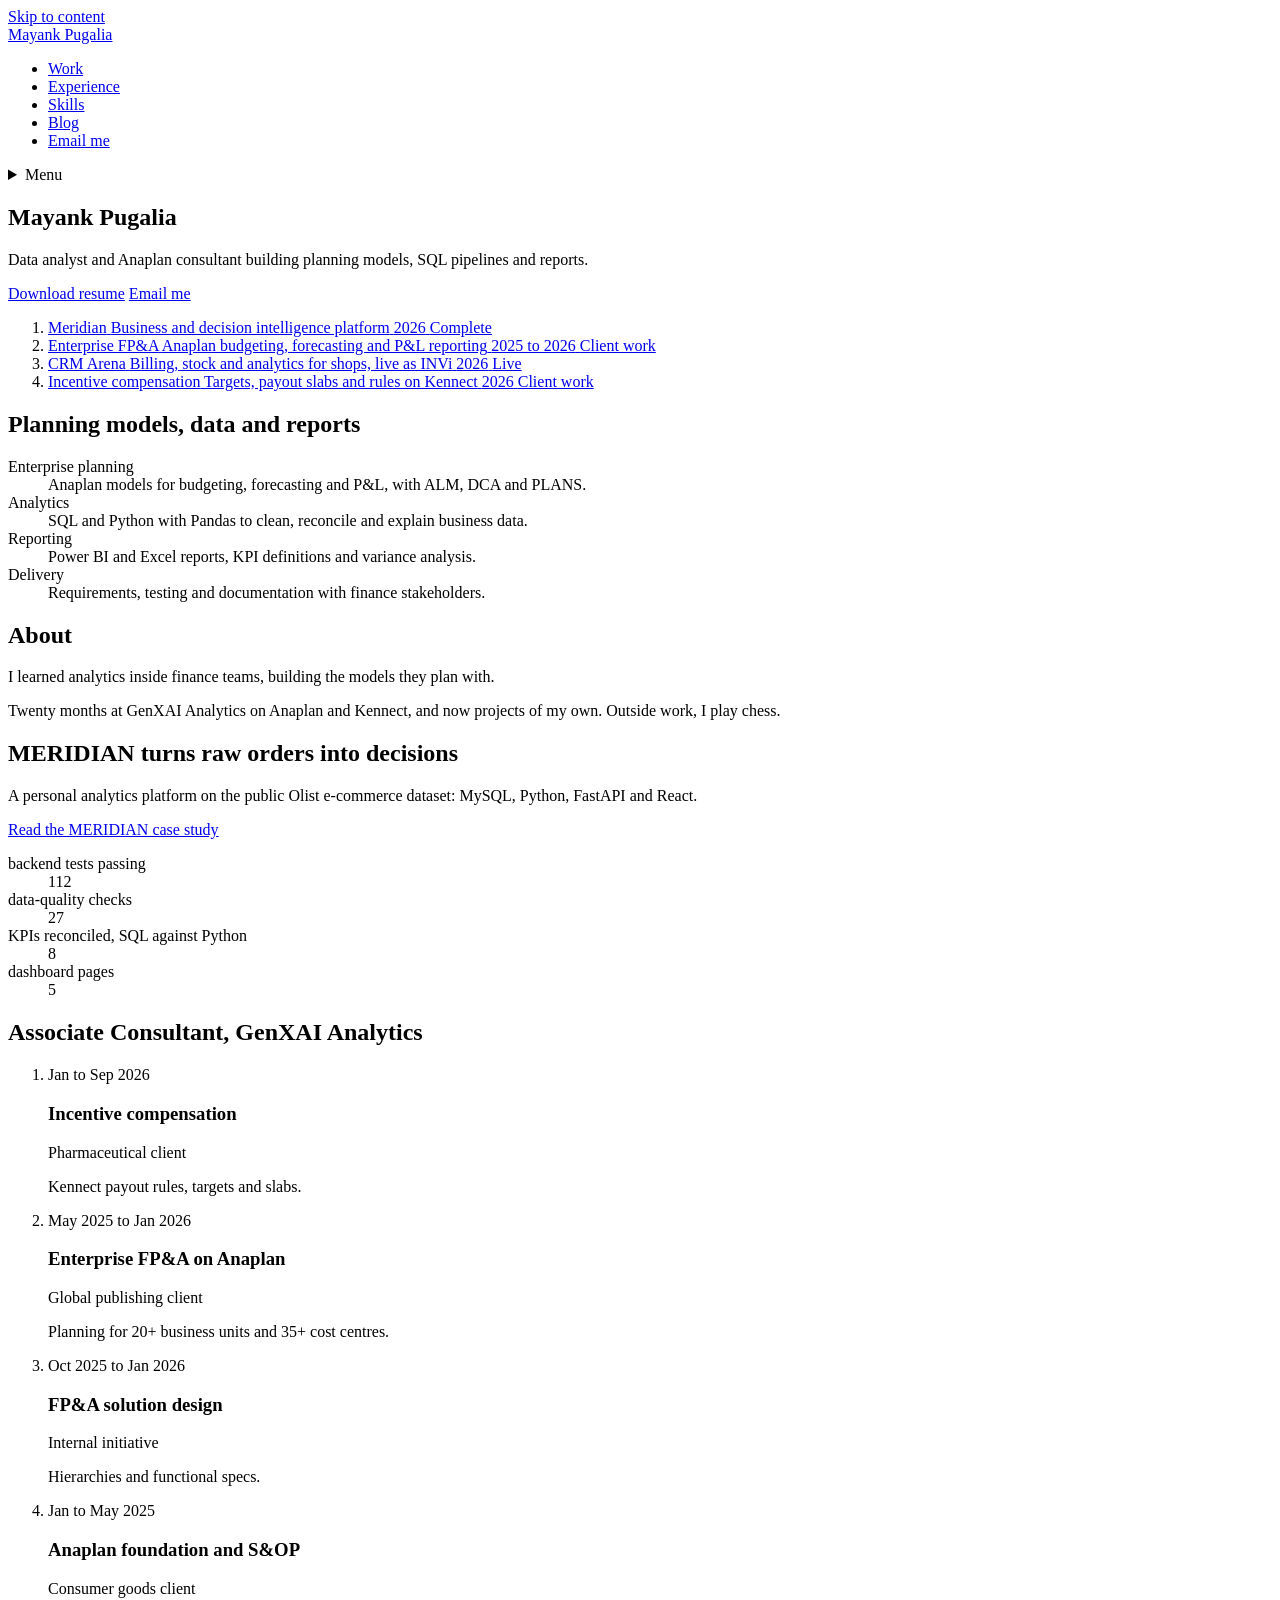
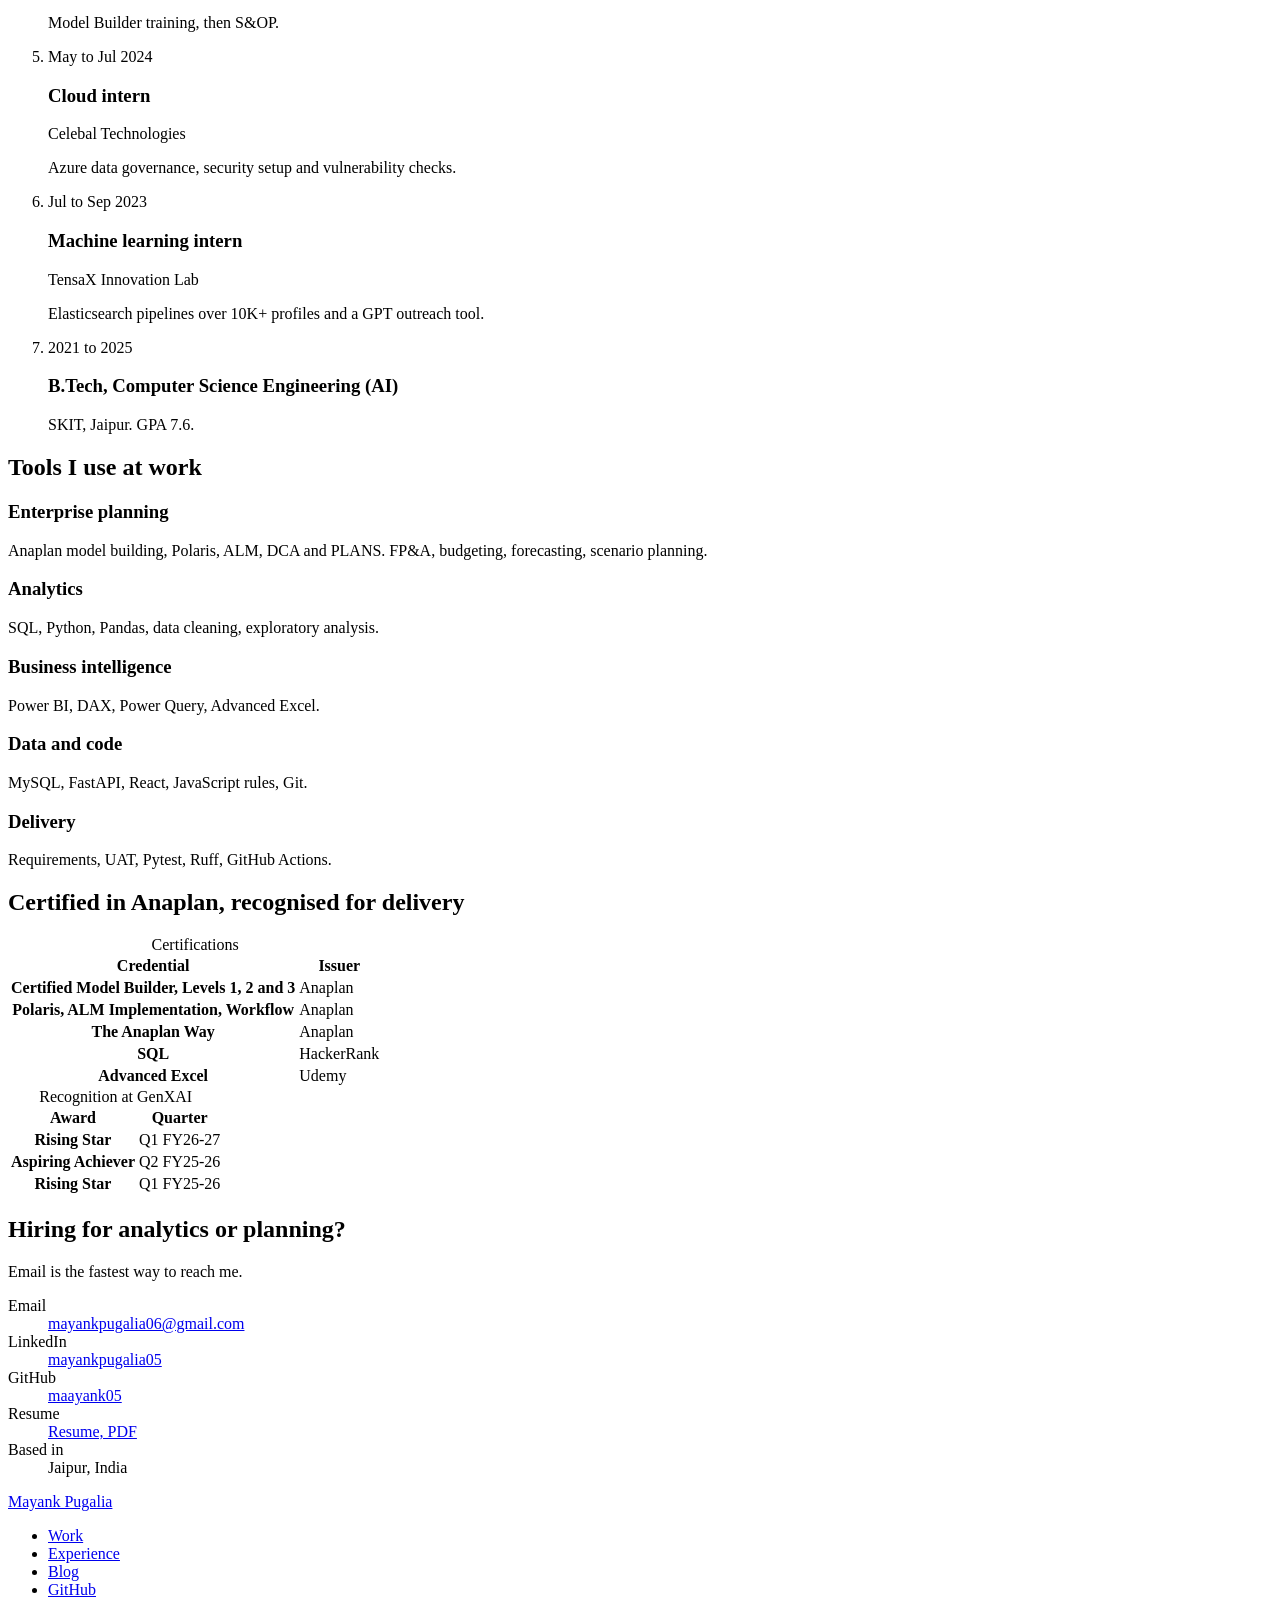
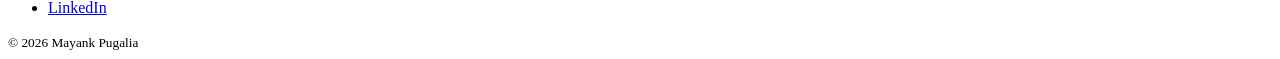
==== index.html @ ced9de0e "New site icon: lowercase m with an amber underline SVG favicon with a 32px PNG fallback and a 180px " ====
<!doctype html>
<html lang="en">
<head>
<meta charset="utf-8">
<meta name="viewport" content="width=device-width, initial-scale=1">
<title>Mayank Pugalia Portfolio</title>
<meta name="description" content="Mayank Pugalia builds Anaplan planning models, SQL and Python analytics, and Power BI reporting. Projects, experience and contact.">
<meta name="keywords" content="Mayank Pugalia, data analyst, Anaplan consultant, business intelligence, FP&amp;A, SQL, Power BI, Python">
<link rel="canonical" href="https://mayank-pugalia-portfolio.vercel.app/">
<meta property="og:type" content="website">
<meta property="og:title" content="Mayank Pugalia Portfolio">
<meta property="og:site_name" content="Mayank Pugalia Portfolio">
<meta property="og:description" content="Anaplan planning models, SQL and Python analytics, Power BI reporting.">
<meta property="og:url" content="https://mayank-pugalia-portfolio.vercel.app/">
<meta property="og:image" content="https://mayank-pugalia-portfolio.vercel.app/assets/meridian/overview.png">
<meta name="twitter:card" content="summary_large_image">
<meta name="theme-color" content="#1c1e22">
<link rel="icon" type="image/svg+xml" href="assets/favicon.svg">
<link rel="icon" type="image/png" sizes="32x32" href="assets/favicon.png">
<link rel="apple-touch-icon" href="assets/apple-touch-icon.png">
<link rel="preconnect" href="https://fonts.googleapis.com">
<link rel="preconnect" href="https://fonts.gstatic.com" crossorigin>
<link href="https://fonts.googleapis.com/css2?family=Host+Grotesk:wght@400;500&family=Atkinson+Hyperlegible+Mono:wght@400;500&display=swap" rel="stylesheet">
<link rel="stylesheet" href="css/site.css">
<script type="application/ld+json">{"@context":"https://schema.org","@type":"Person","name":"Mayank Pugalia","jobTitle":"Data Analyst and Anaplan Consultant","address":{"@type":"PostalAddress","addressLocality":"Jaipur","addressCountry":"IN"},"email":"mailto:mayankpugalia06@gmail.com","sameAs":["https://github.com/maayank05","https://linkedin.com/in/mayankpugalia05"]}</script>
</head>
<body>
<a class="skip" href="#main">Skip to content</a>

<header class="slab">
  <nav class="container slab__in" aria-label="Main">
    <a class="wordmark" href="/" aria-label="Mayank Pugalia, home">Mayank Pugalia</a>
    <ul class="slab__links">
      <li><a href="#work">Work</a></li>
      <li><a href="#experience">Experience</a></li>
      <li><a href="#skills">Skills</a></li>
      <li><a href="blog.html">Blog</a></li>
      <li><a class="btn btn--small" href="mailto:mayankpugalia06@gmail.com">Email me</a></li>
    </ul>
    <details class="slab__menu">
      <summary class="btn btn--small">Menu</summary>
      <ul>
        <li><a href="#work">Work</a></li>
        <li><a href="#experience">Experience</a></li>
        <li><a href="#skills">Skills</a></li>
        <li><a href="blog.html">Blog</a></li>
        <li><a href="mailto:mayankpugalia06@gmail.com">Email me</a></li>
      </ul>
    </details>
  </nav>
</header>

<main id="main">
  <section class="hero container" id="work" aria-labelledby="hero-name">
    <h1 class="hero__name" id="hero-name">Mayank Pugalia</h1>
    <div class="hero__row">
      <p class="lead">Data analyst and Anaplan consultant building planning models, SQL pipelines and reports.</p>
      <div class="actions">
        <a class="btn btn--primary" href="assets/resume.pdf" download>Download resume</a>
        <a class="btn" href="mailto:mayankpugalia06@gmail.com">Email me</a>
      </div>
    </div>
    <ol class="index" aria-label="Projects">
      <li><a href="projects/meridian.html">
        <span class="index__name">Meridian</span>
        <span class="index__what">Business and decision intelligence platform</span>
        <span class="index__when measured">2026</span>
        <span class="index__state chip chip--ok">Complete</span>
      </a></li>
      <li><a href="projects/enterprise-fpa.html">
        <span class="index__name">Enterprise FP&amp;A</span>
        <span class="index__what">Anaplan budgeting, forecasting and P&amp;L reporting</span>
        <span class="index__when measured">2025 to 2026</span>
        <span class="index__state chip">Client work</span>
      </a></li>
      <li><a href="projects/crm-arena.html">
        <span class="index__name">CRM Arena</span>
        <span class="index__what">Billing, stock and analytics for shops, live as INVi</span>
        <span class="index__when measured">2026</span>
        <span class="index__state chip chip--ok">Live</span>
      </a></li>
      <li><a href="projects/incentive-compensation.html">
        <span class="index__name">Incentive compensation</span>
        <span class="index__what">Targets, payout slabs and rules on Kennect</span>
        <span class="index__when measured">2026</span>
        <span class="index__state chip">Client work</span>
      </a></li>
    </ol>
  </section>

  <section class="section container grid12 does" aria-labelledby="does-h">
    <div class="headblock">
      <h2 id="does-h">Planning models, data and reports</h2>
    </div>
    <dl class="rows">
      <div><dt>Enterprise planning</dt><dd>Anaplan models for budgeting, forecasting and P&amp;L, with ALM, DCA and PLANS.</dd></div>
      <div><dt>Analytics</dt><dd>SQL and Python with Pandas to clean, reconcile and explain business data.</dd></div>
      <div><dt>Reporting</dt><dd>Power BI and Excel reports, KPI definitions and variance analysis.</dd></div>
      <div><dt>Delivery</dt><dd>Requirements, testing and documentation with finance stakeholders.</dd></div>
    </dl>
  </section>

  <section class="section--l container grid12" aria-labelledby="about-h">
    <div class="about__text">
      <h2 class="visually-hidden" id="about-h">About</h2>
      <p class="statement">I learned analytics inside finance teams, building the models they plan with.</p>
      <p>Twenty months at GenXAI Analytics on Anaplan and Kennect, and now projects of my own. Outside work, I play chess.</p>
    </div>
    <figure class="portrait" data-slot="portrait" data-alt="Mayank Pugalia, head and shoulders">
      <img src="assets/profile.jpg" width="600" height="600" alt="Mayank Pugalia" loading="lazy">
    </figure>
  </section>

  <section class="section container" aria-labelledby="meridian-h">
    <div class="case__head">
      <h2 id="meridian-h">MERIDIAN turns raw orders into decisions</h2>
      <div class="case__side">
        <p>A personal analytics platform on the public Olist e‑commerce dataset: MySQL, Python, FastAPI and React.</p>
        <a class="link" href="projects/meridian.html">Read the MERIDIAN case study</a>
      </div>
    </div>
    <figure class="shot shot--wide" data-slot="meridian-overview" data-kind="product" data-alt="MERIDIAN executive overview: KPI cards, monthly trend and forecast">
      <img src="assets/meridian/overview.png" width="1360" height="1511" alt="MERIDIAN executive overview with KPI cards for delivered merchandise value, orders and customers, and a monthly trend chart" loading="lazy">
    </figure>
    <dl class="figures">
      <div><dt>backend tests passing</dt><dd>112</dd></div>
      <div><dt>data‑quality checks</dt><dd>27</dd></div>
      <div><dt>KPIs reconciled, SQL against Python</dt><dd>8</dd></div>
      <div><dt>dashboard pages</dt><dd>5</dd></div>
    </dl>
  </section>

  <section class="section--l container grid12 exp" id="experience" aria-labelledby="exp-h">
    <div class="headblock">
      <h2 id="exp-h">Associate Consultant, GenXAI Analytics</h2>
    </div>
    <ol class="trail">
      <li>
        <span class="measured">Jan to Sep 2026</span>
        <h3>Incentive compensation</h3>
        <span class="org">Pharmaceutical client</span>
        <p>Kennect payout rules, targets and slabs.</p>
      </li>
      <li>
        <span class="measured">May 2025 to Jan 2026</span>
        <h3>Enterprise FP&amp;A on Anaplan</h3>
        <span class="org">Global publishing client</span>
        <p>Planning for 20+ business units and 35+ cost centres.</p>
      </li>
      <li>
        <span class="measured">Oct 2025 to Jan 2026</span>
        <h3>FP&amp;A solution design</h3>
        <span class="org">Internal initiative</span>
        <p>Hierarchies and functional specs.</p>
      </li>
      <li>
        <span class="measured">Jan to May 2025</span>
        <h3>Anaplan foundation and S&amp;OP</h3>
        <span class="org">Consumer goods client</span>
        <p>Model Builder training, then S&amp;OP.</p>
      </li>
      <li class="trail__break">
        <span class="measured">May to Jul 2024</span>
        <h3>Cloud intern</h3>
        <span class="org">Celebal Technologies</span>
        <p>Azure data governance, security setup and vulnerability checks.</p>
      </li>
      <li>
        <span class="measured">Jul to Sep 2023</span>
        <h3>Machine learning intern</h3>
        <span class="org">TensaX Innovation Lab</span>
        <p>Elasticsearch pipelines over 10K+ profiles and a GPT outreach tool.</p>
      </li>
      <li>
        <span class="measured">2021 to 2025</span>
        <h3>B.Tech, Computer Science Engineering (AI)</h3>
        <p>SKIT, Jaipur. GPA 7.6.</p>
      </li>
    </ol>
  </section>

  <section class="section--l container" id="skills" aria-labelledby="skills-h">
    <div class="headblock">
      <h2 id="skills-h">Tools I use at work</h2>
    </div>
    <div class="panels">
      <section class="panels__lead" aria-labelledby="sk-plan">
        <h3 id="sk-plan">Enterprise planning</h3>
        <p>Anaplan model building, Polaris, ALM, DCA and PLANS. FP&amp;A, budgeting, forecasting, scenario planning.</p>
      </section>
      <section aria-labelledby="sk-an">
        <h3 id="sk-an">Analytics</h3>
        <p>SQL, Python, Pandas, data cleaning, exploratory analysis.</p>
      </section>
      <section aria-labelledby="sk-bi">
        <h3 id="sk-bi">Business intelligence</h3>
        <p>Power BI, DAX, Power Query, Advanced Excel.</p>
      </section>
      <section aria-labelledby="sk-db">
        <h3 id="sk-db">Data and code</h3>
        <p>MySQL, FastAPI, React, JavaScript rules, Git.</p>
      </section>
      <section aria-labelledby="sk-qa">
        <h3 id="sk-qa">Delivery</h3>
        <p>Requirements, UAT, Pytest, Ruff, GitHub Actions.</p>
      </section>
    </div>
  </section>

  <section class="section container" aria-labelledby="creds-h">
    <div class="headblock">
      <h2 id="creds-h">Certified in Anaplan, recognised for delivery</h2>
    </div>
    <div class="creds">
      <table class="table">
        <caption>Certifications</caption>
        <thead><tr><th scope="col">Credential</th><th scope="col">Issuer</th></tr></thead>
        <tbody>
          <tr><th scope="row">Certified Model Builder, Levels 1, 2 and 3</th><td>Anaplan</td></tr>
          <tr><th scope="row">Polaris, ALM Implementation, Workflow</th><td>Anaplan</td></tr>
          <tr><th scope="row">The Anaplan Way</th><td>Anaplan</td></tr>
          <tr><th scope="row">SQL</th><td>HackerRank</td></tr>
          <tr><th scope="row">Advanced Excel</th><td>Udemy</td></tr>
        </tbody>
      </table>
      <table class="table">
        <caption>Recognition at GenXAI</caption>
        <thead><tr><th scope="col">Award</th><th scope="col">Quarter</th></tr></thead>
        <tbody>
          <tr><th scope="row">Rising Star</th><td class="measured">Q1 FY26‑27</td></tr>
          <tr><th scope="row">Aspiring Achiever</th><td class="measured">Q2 FY25‑26</td></tr>
          <tr><th scope="row">Rising Star</th><td class="measured">Q1 FY25‑26</td></tr>
        </tbody>
      </table>
    </div>
  </section>

  <section class="band" id="contact" aria-labelledby="contact-h">
    <div class="container contact">
      <div class="headblock">
        <h2 id="contact-h">Hiring for analytics or planning?</h2>
        <p class="lead">Email is the fastest way to reach me.</p>
      </div>
      <dl>
        <div><dt>Email</dt><dd><a class="link" href="mailto:mayankpugalia06@gmail.com">mayankpugalia06@gmail.com</a></dd></div>
        <div><dt>LinkedIn</dt><dd><a class="link" href="https://linkedin.com/in/mayankpugalia05" rel="me noopener" target="_blank">mayankpugalia05</a></dd></div>
        <div><dt>GitHub</dt><dd><a class="link" href="https://github.com/maayank05" rel="me noopener" target="_blank">maayank05</a></dd></div>
        <div><dt>Resume</dt><dd><a class="link" href="assets/resume.pdf" download>Resume, PDF</a></dd></div>
        <div><dt>Based in</dt><dd>Jaipur, India</dd></div>
      </dl>
    </div>
  </section>
</main>

<footer class="mast">
  <div class="container">
    <a class="mast__word" href="/" aria-label="Mayank Pugalia, back to top">Mayank Pugalia</a>
    <div class="mast__row">
      <ul class="mast__links">
        <li><a href="#work">Work</a></li>
        <li><a href="#experience">Experience</a></li>
        <li><a href="blog.html">Blog</a></li>
        <li><a href="https://github.com/maayank05" rel="me noopener" target="_blank">GitHub</a></li>
        <li><a href="https://linkedin.com/in/mayankpugalia05" rel="me noopener" target="_blank">LinkedIn</a></li>
      </ul>
      <small>© 2026 Mayank Pugalia</small>
    </div>
  </div>
</footer>
<script>window.hallmarkSlots = (m) => { for (const [k, v] of Object.entries(m)) { const s = document.querySelector(`[data-slot="${k}"]`); if (!s) continue; const im = new Image(); im.src = typeof v === 'string' ? v : v.src; im.alt = (typeof v === 'object' && v.alt) || s.dataset.alt || ''; s.querySelectorAll(':scope > img').forEach((o) => o.remove()); s.prepend(im); } };
document.querySelectorAll('[data-slot] img').forEach((i) => { if (i.complete && !i.naturalWidth) i.remove(); else i.addEventListener('error', () => i.remove(), { once: true }); });</script>
<script src="js/site.js" defer></script>
</body>
</html>
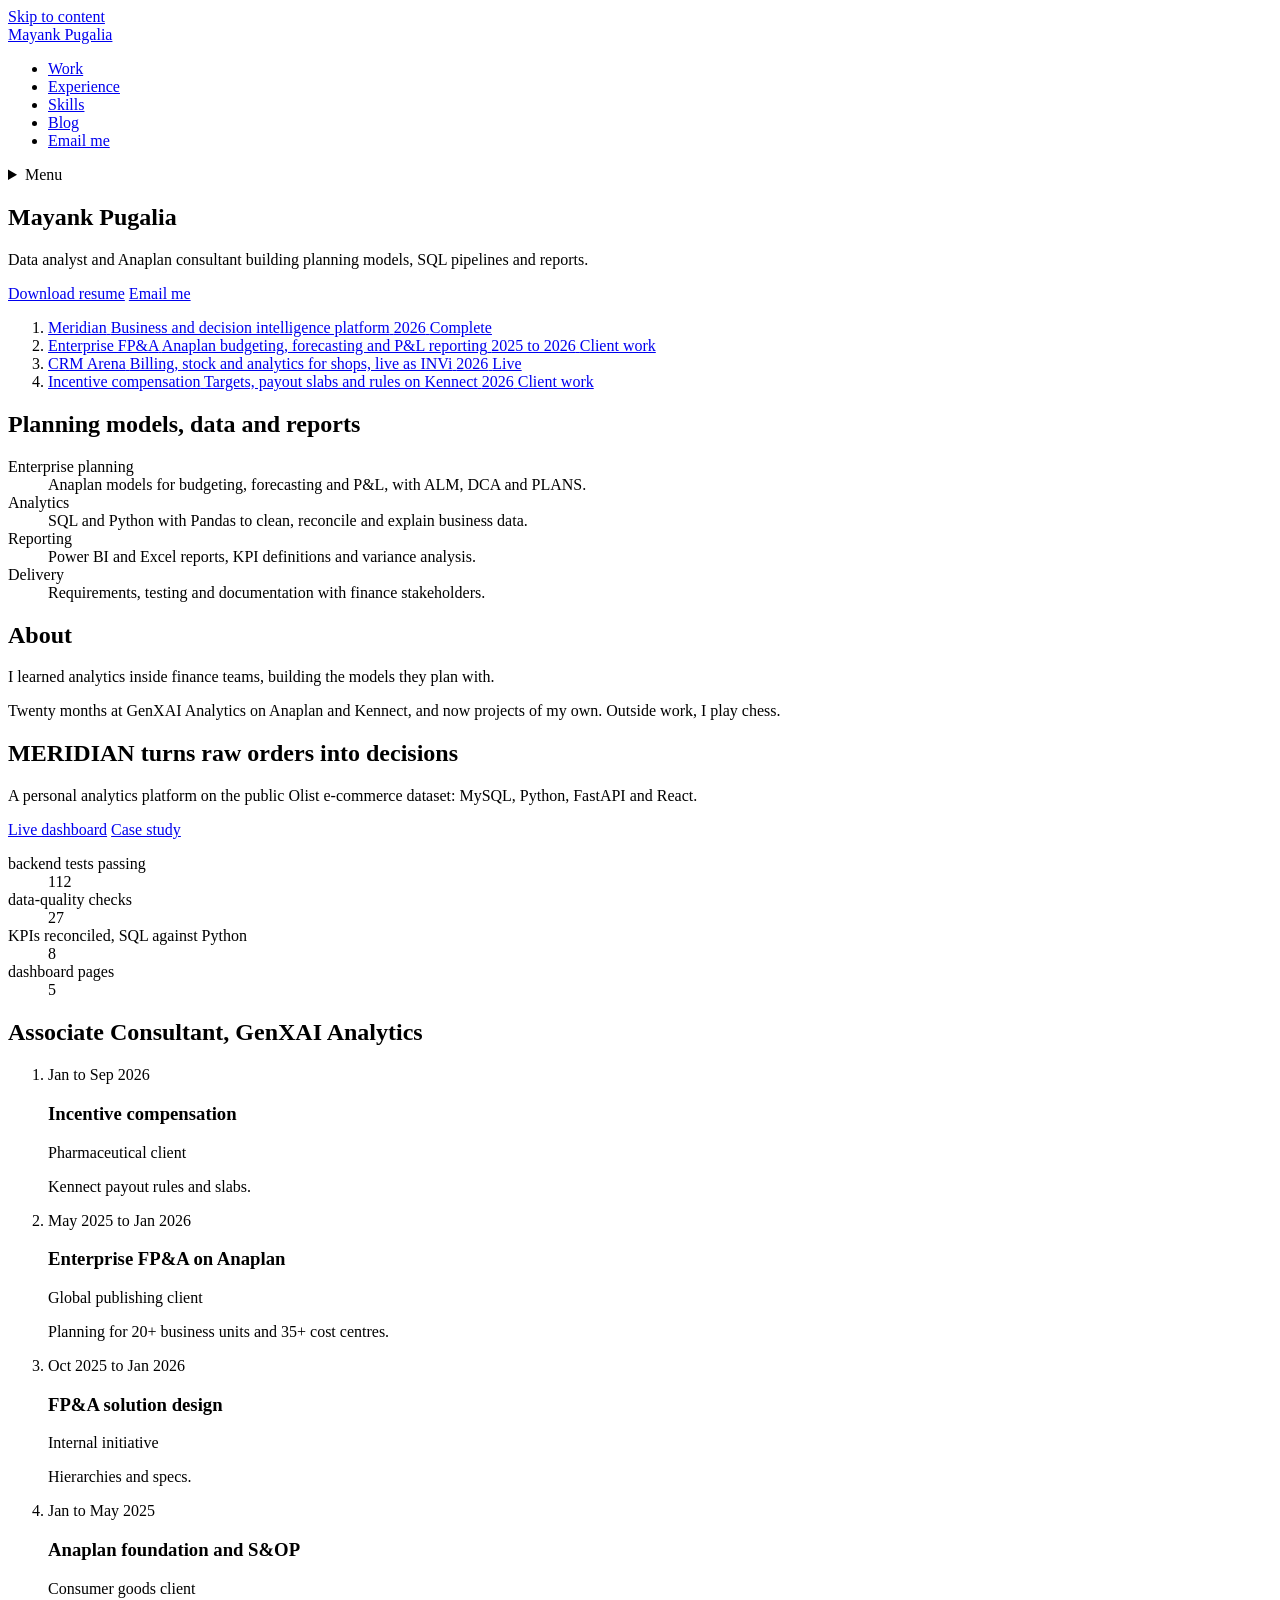
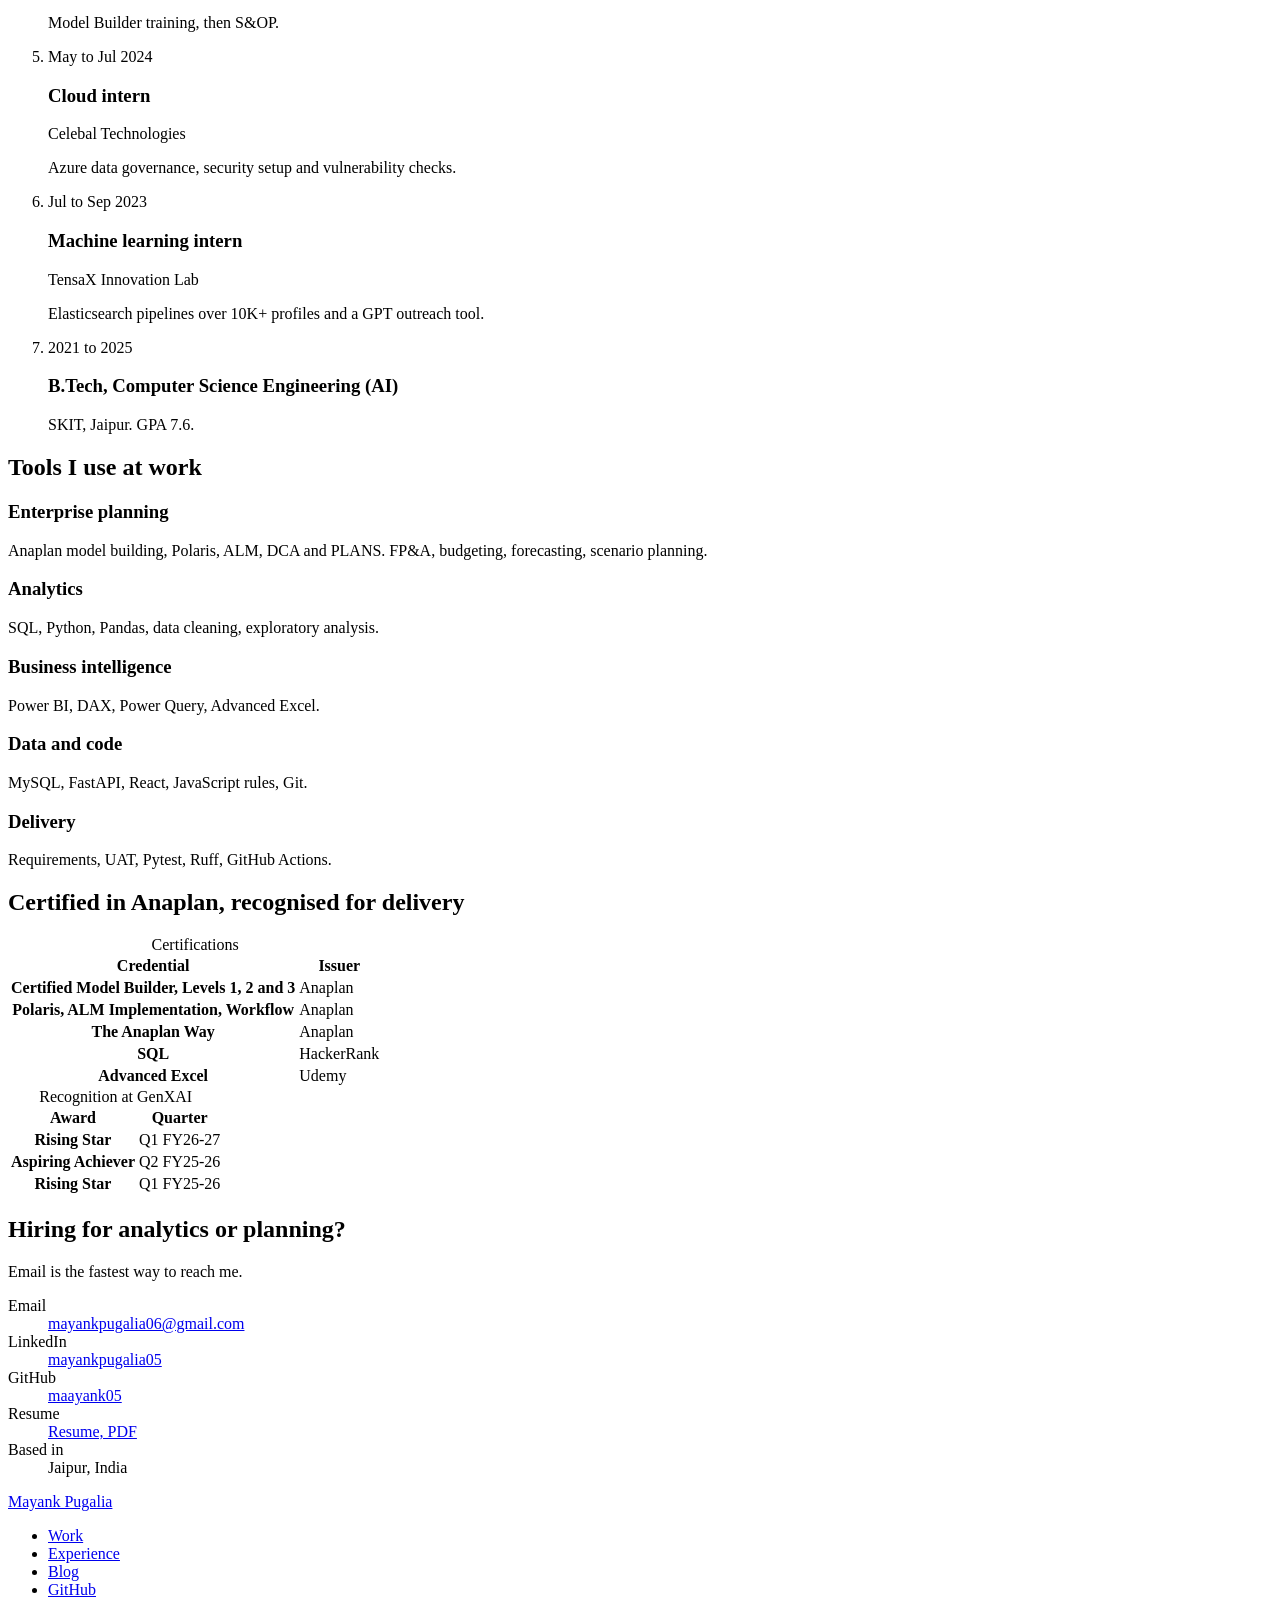
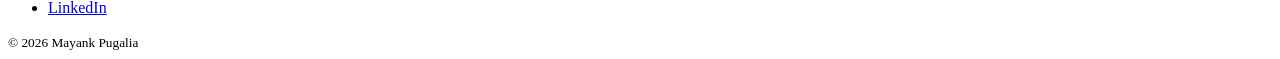
==== commit aefb53fb: "Link the MERIDIAN live demo from home, case page and resume Co-Authored-By: Claude Opus 5.5 <noreply" ====
--- a/index.html
+++ b/index.html
@@ -116,7 +116,8 @@
       <h2 id="meridian-h">MERIDIAN turns raw orders into decisions</h2>
       <div class="case__side">
         <p>A personal analytics platform on the public Olist e‑commerce dataset: MySQL, Python, FastAPI and React.</p>
-        <a class="link" href="projects/meridian.html">Read the MERIDIAN case study</a>
+        <a class="link" href="https://mayankpugalia-meridian.vercel.app" rel="noopener" target="_blank">Live dashboard</a>
+        <a class="link" href="projects/meridian.html">Case study</a>
       </div>
     </div>
     <figure class="shot shot--wide" data-slot="meridian-overview" data-kind="product" data-alt="MERIDIAN executive overview: KPI cards, monthly trend and forecast">
@@ -139,7 +140,7 @@
         <span class="measured">Jan to Sep 2026</span>
         <h3>Incentive compensation</h3>
         <span class="org">Pharmaceutical client</span>
-        <p>Kennect payout rules, targets and slabs.</p>
+        <p>Kennect payout rules and slabs.</p>
       </li>
       <li>
         <span class="measured">May 2025 to Jan 2026</span>
@@ -151,7 +152,7 @@
         <span class="measured">Oct 2025 to Jan 2026</span>
         <h3>FP&amp;A solution design</h3>
         <span class="org">Internal initiative</span>
-        <p>Hierarchies and functional specs.</p>
+        <p>Hierarchies and specs.</p>
       </li>
       <li>
         <span class="measured">Jan to May 2025</span>
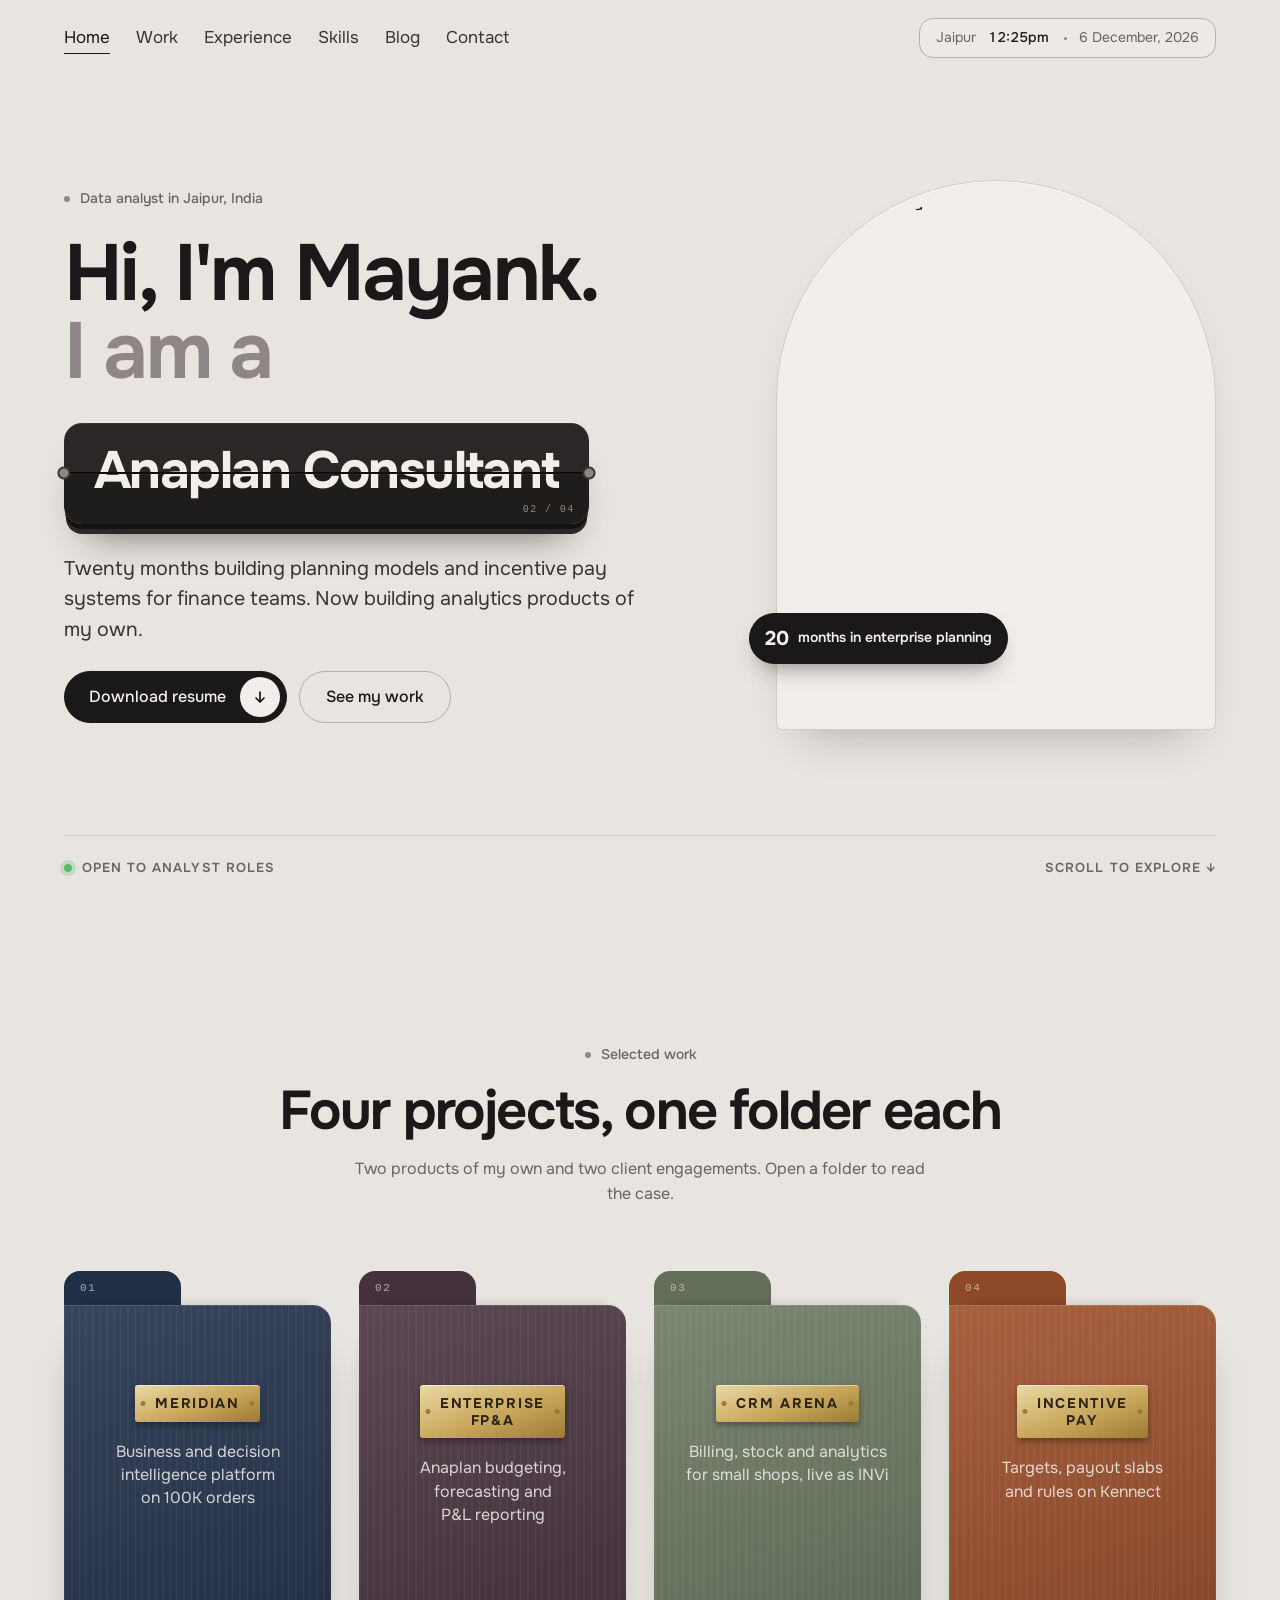
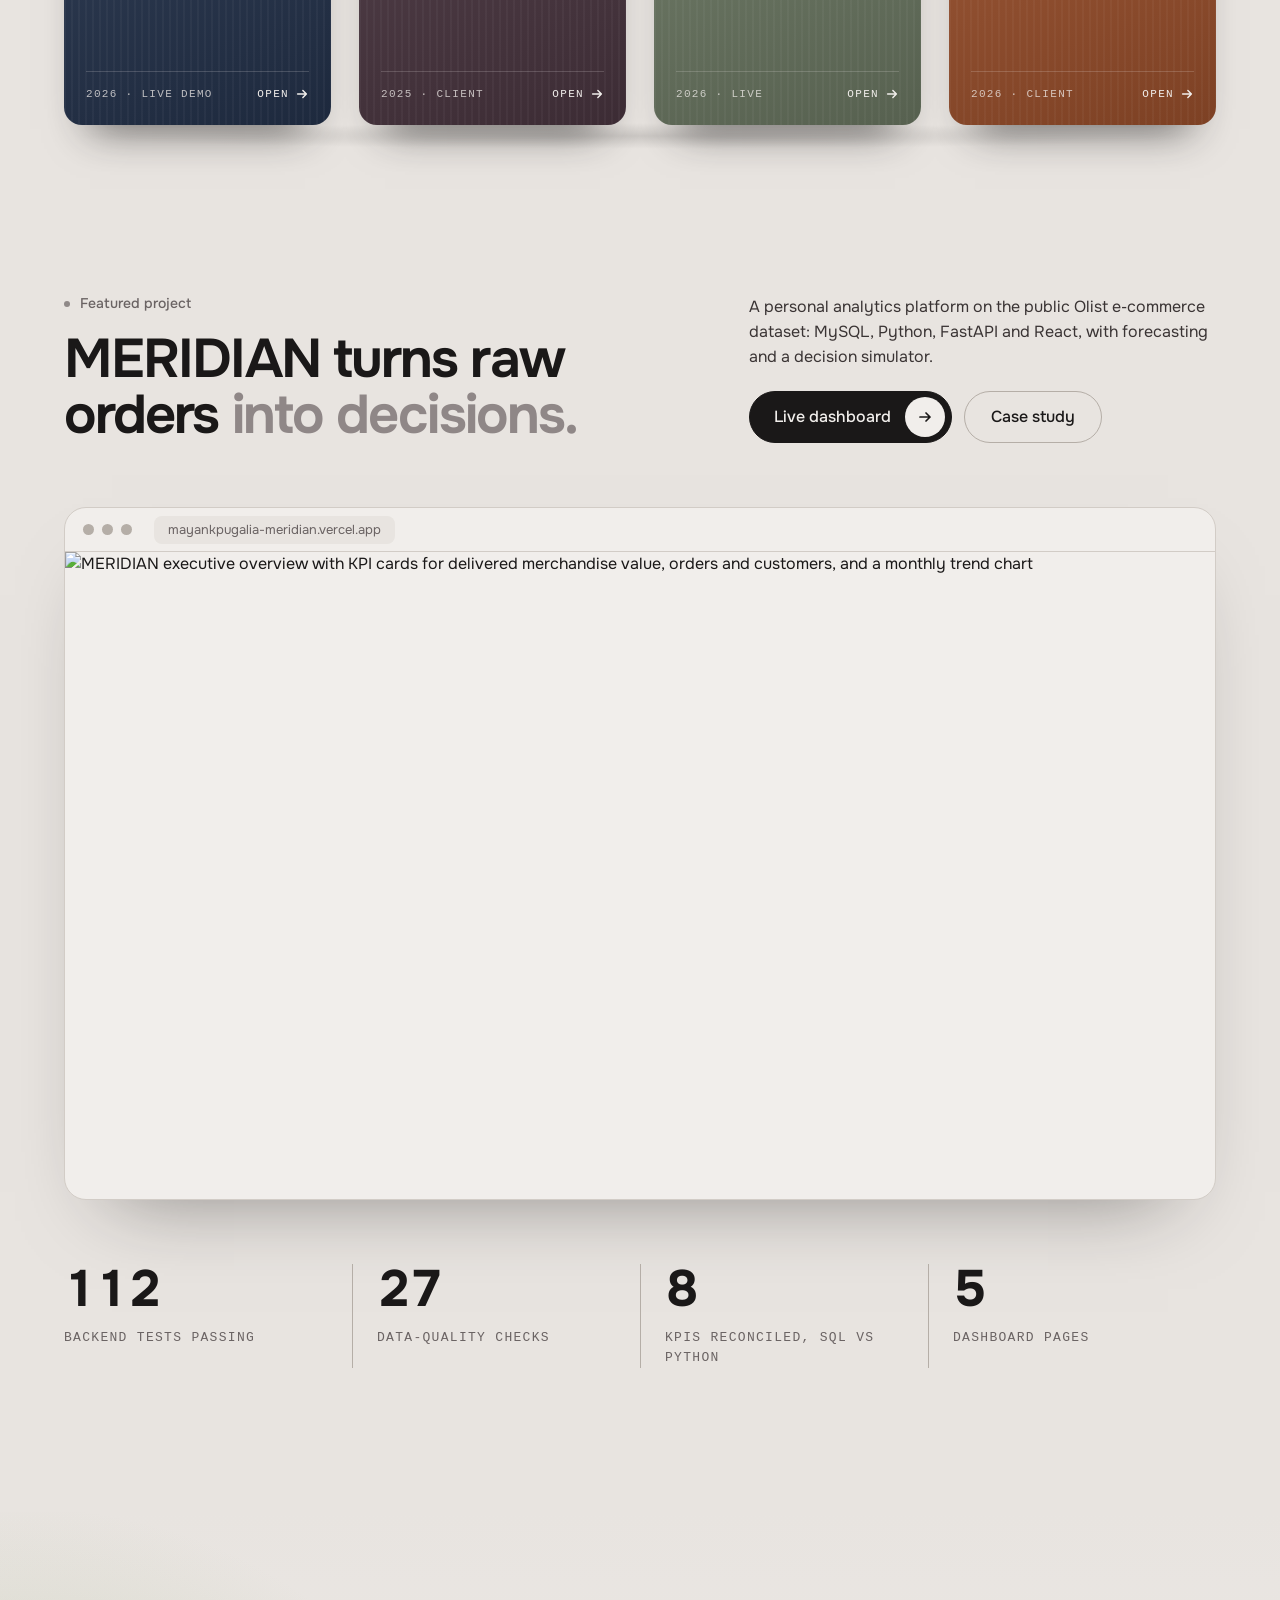
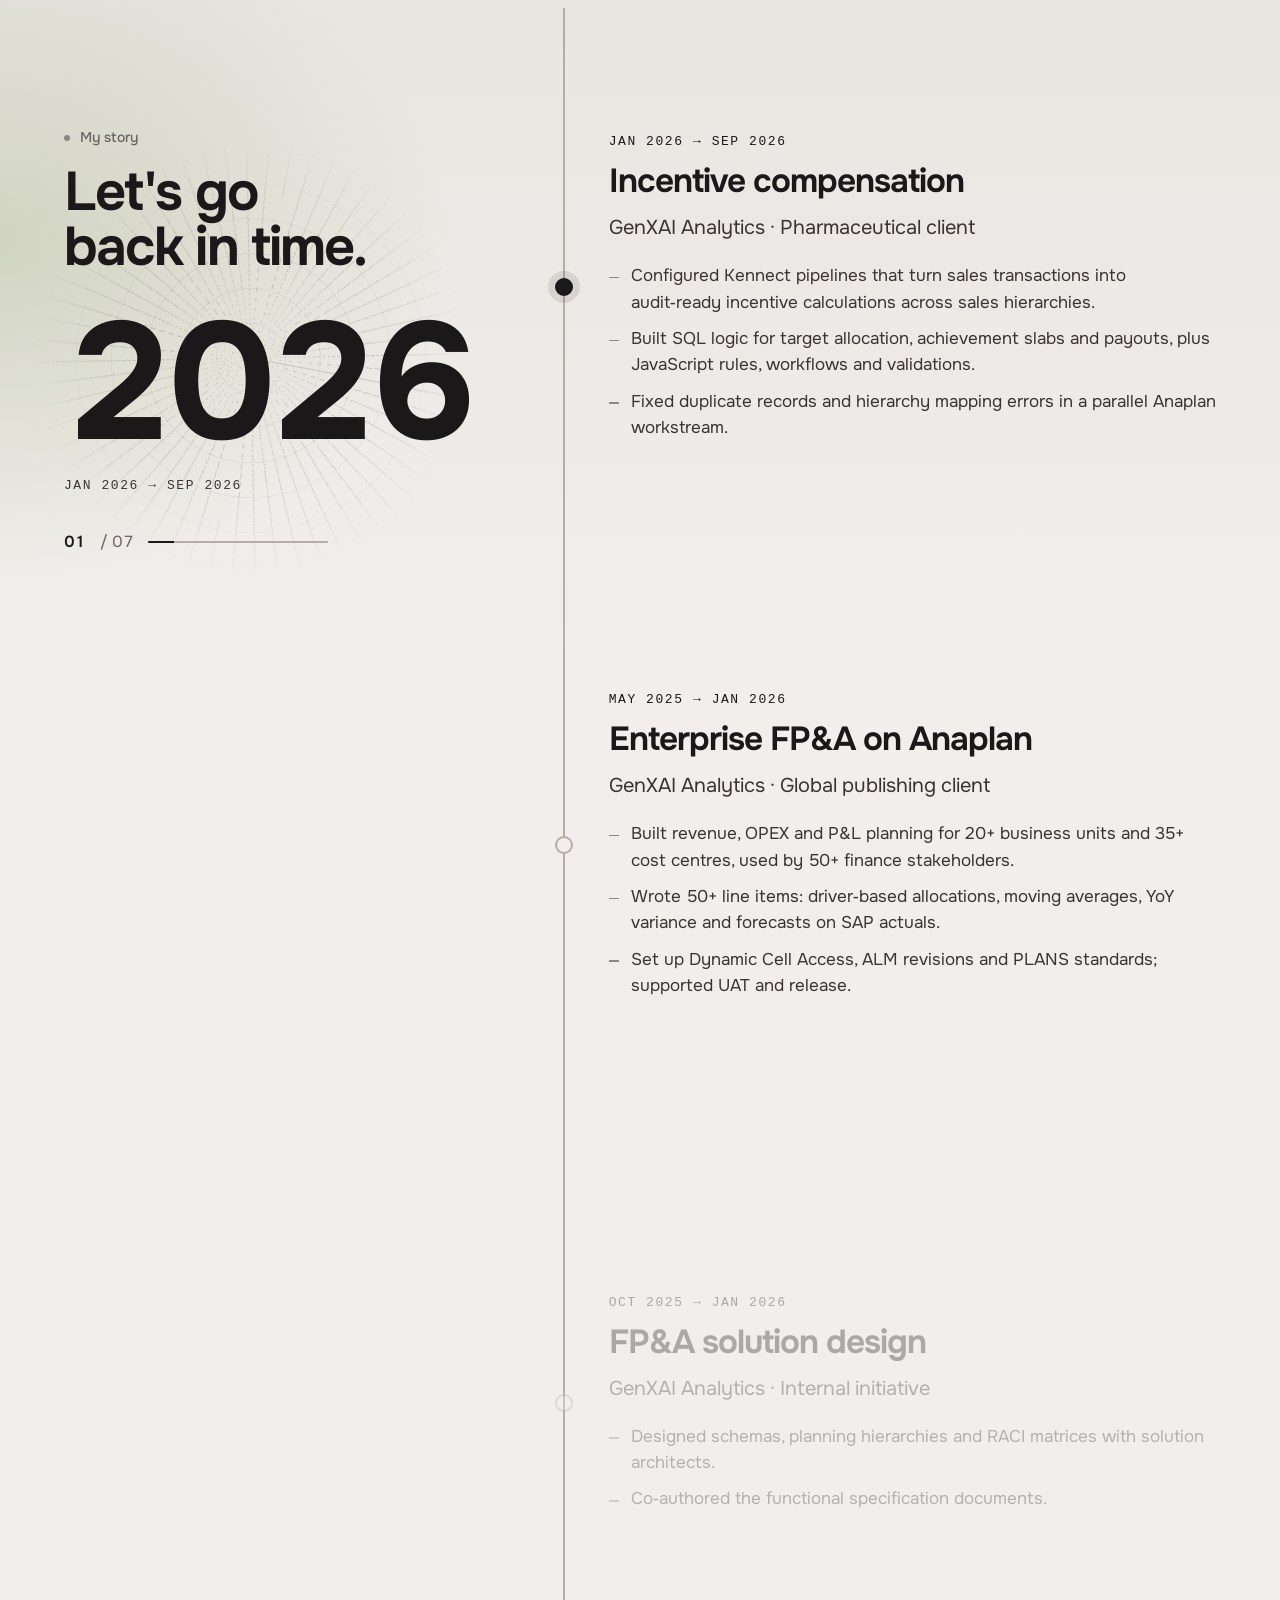
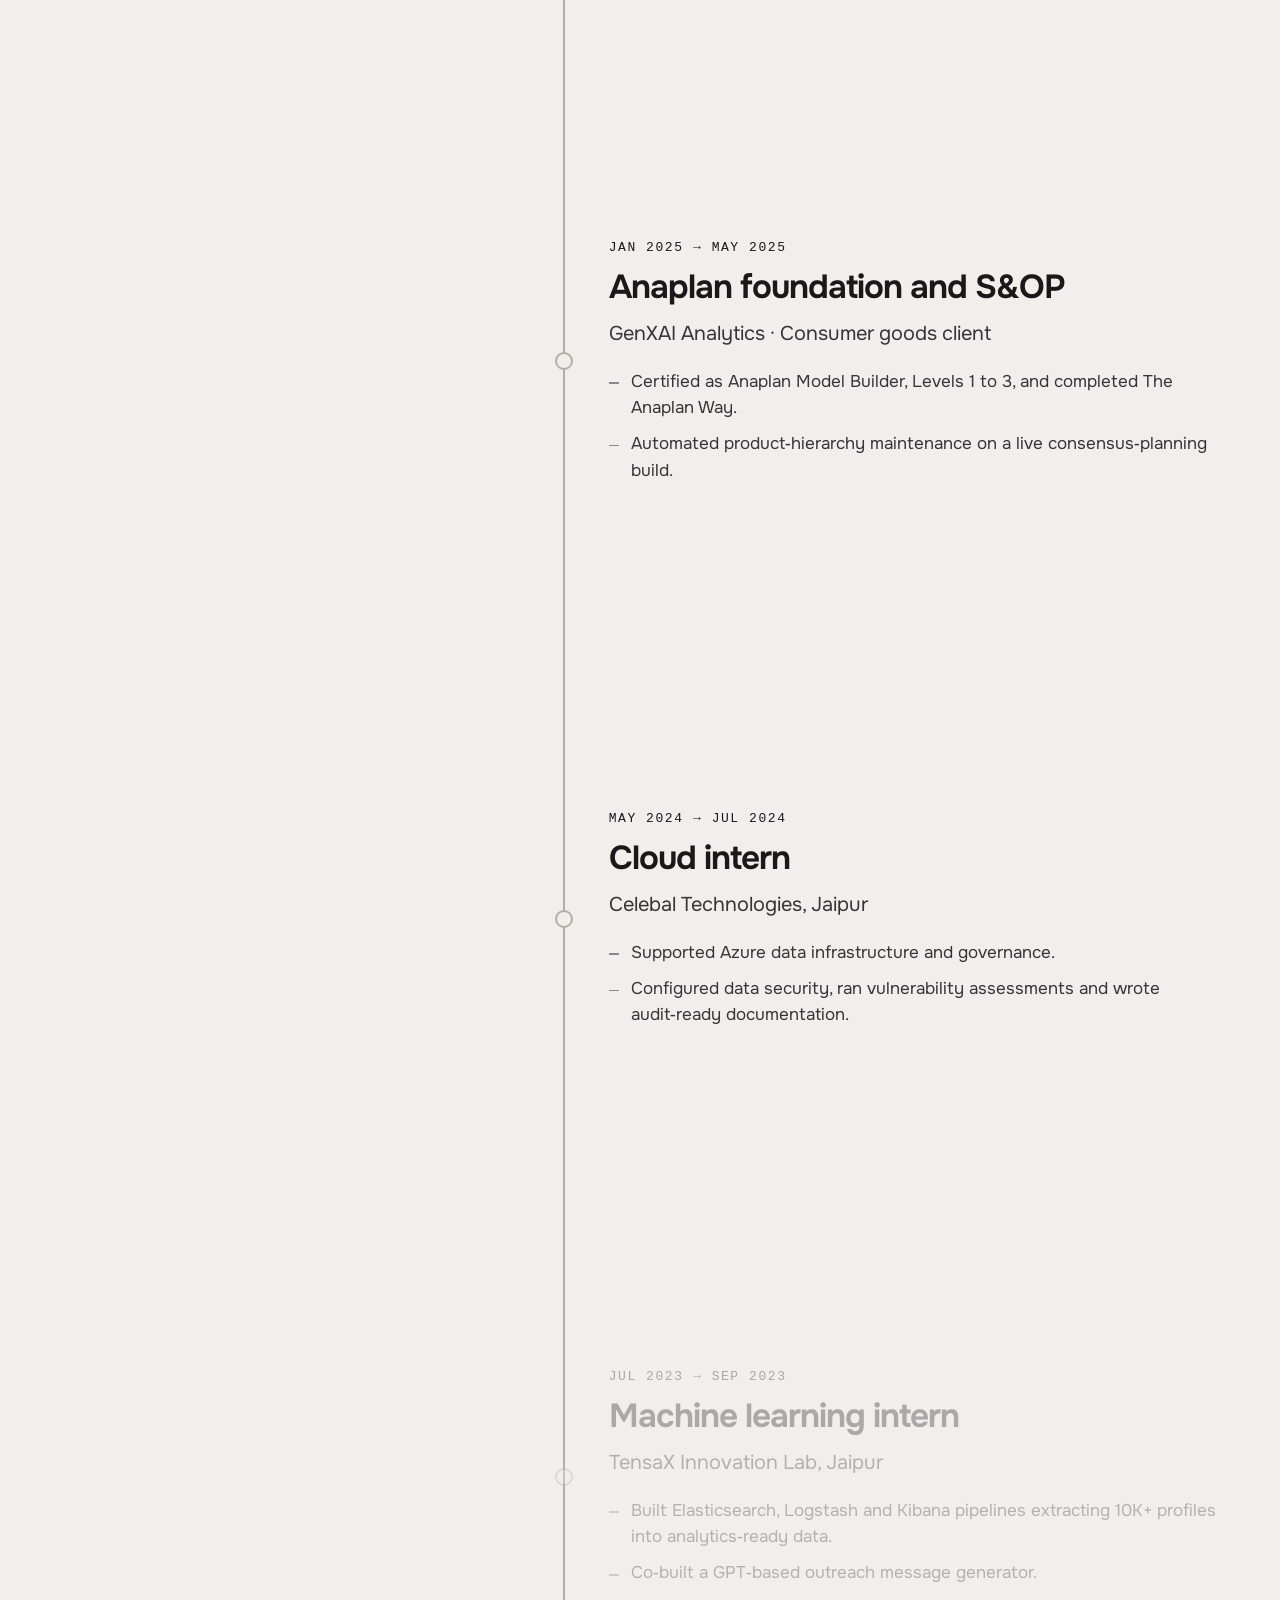
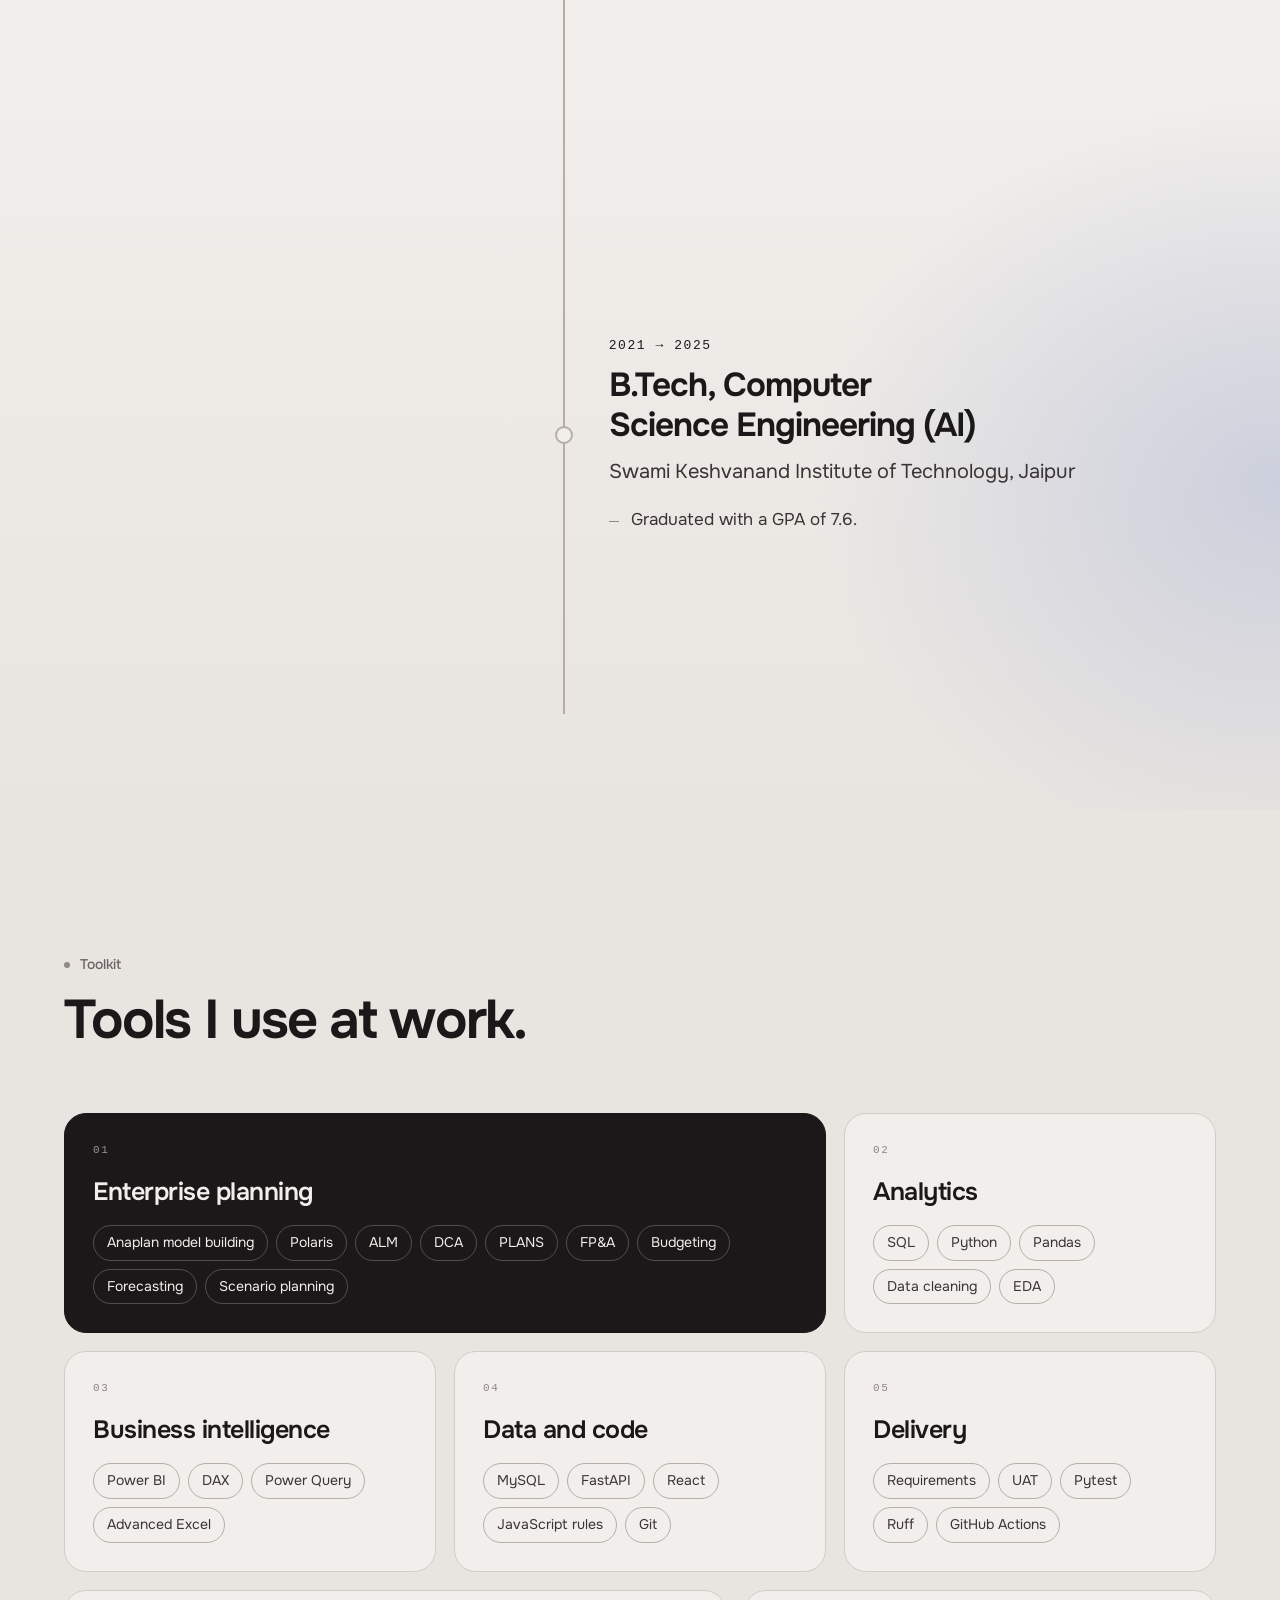
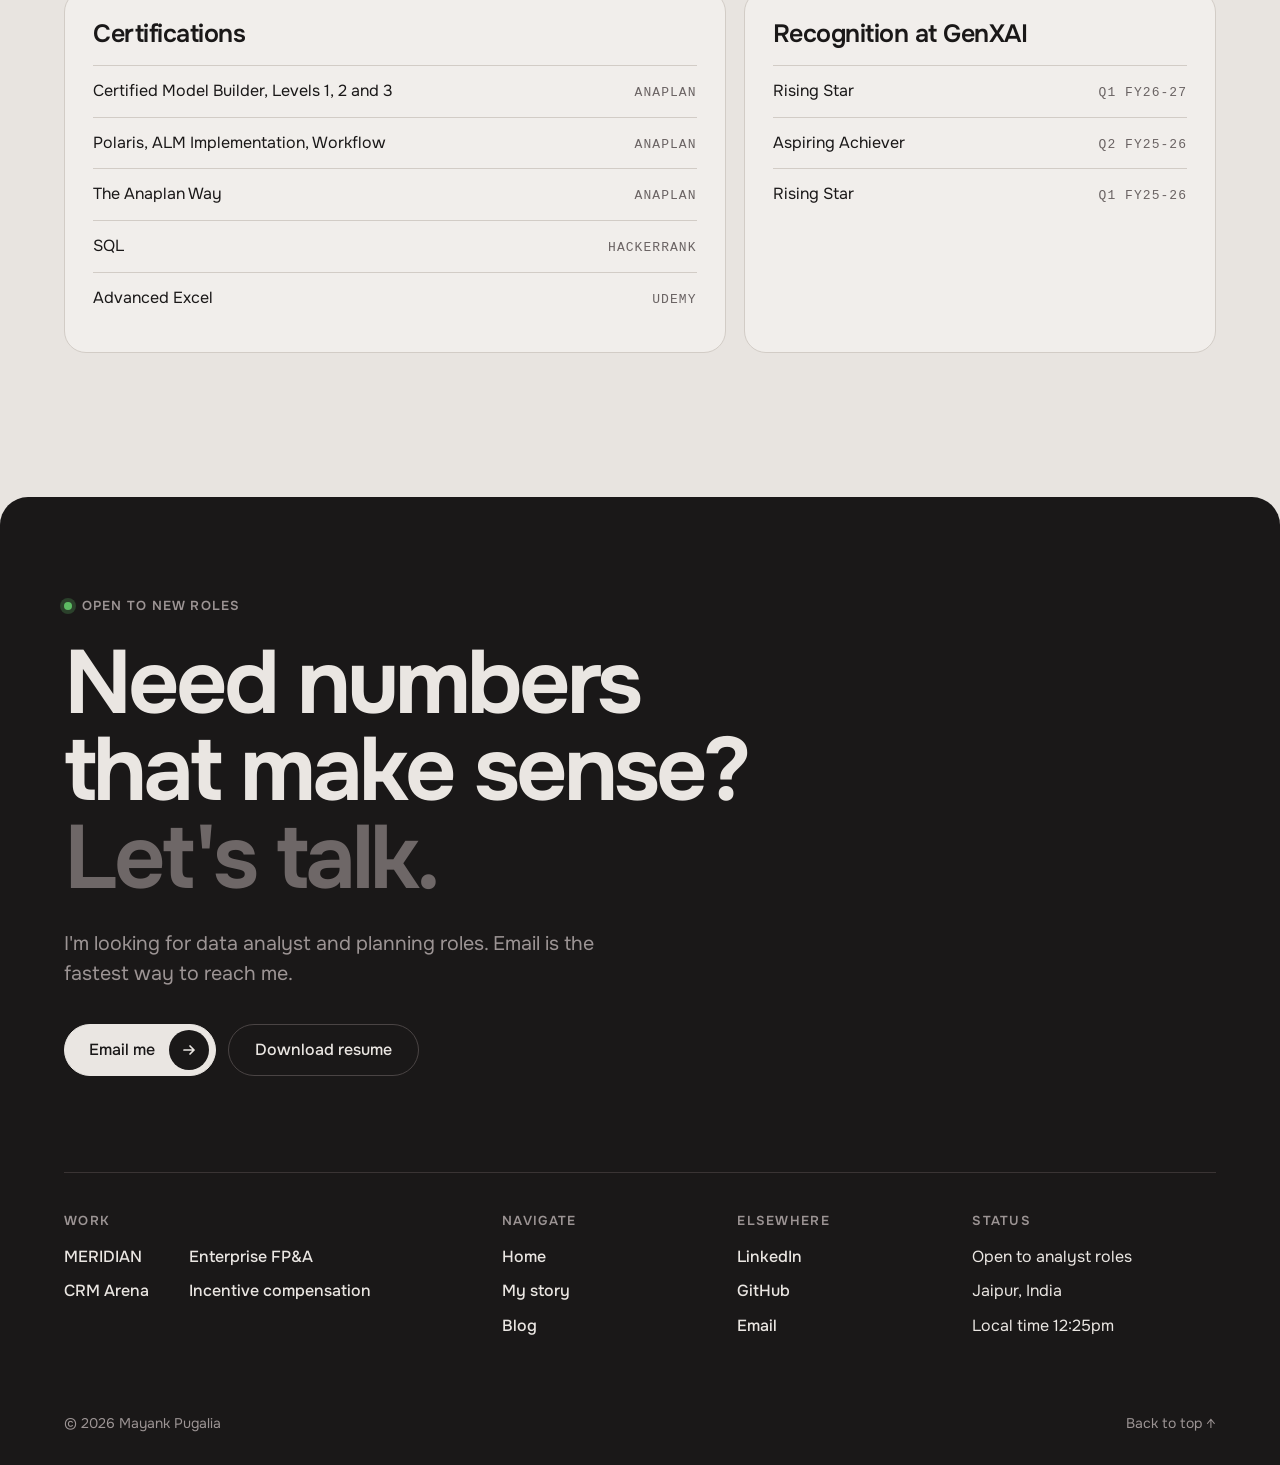
==== commit 7983ed30: "Warm paper redesign: Onest, split-flap role board, project folders, story timeline, dark close Co-Au" ====
--- a/index.html
+++ b/index.html
@@ -14,262 +14,338 @@
 <meta property="og:url" content="https://mayank-pugalia-portfolio.vercel.app/">
 <meta property="og:image" content="https://mayank-pugalia-portfolio.vercel.app/assets/meridian/overview.png">
 <meta name="twitter:card" content="summary_large_image">
-<meta name="theme-color" content="#1c1e22">
+<meta name="theme-color" content="#E8E4E0">
 <link rel="icon" type="image/svg+xml" href="assets/favicon.svg">
 <link rel="icon" type="image/png" sizes="32x32" href="assets/favicon.png">
 <link rel="apple-touch-icon" href="assets/apple-touch-icon.png">
 <link rel="preconnect" href="https://fonts.googleapis.com">
 <link rel="preconnect" href="https://fonts.gstatic.com" crossorigin>
-<link href="https://fonts.googleapis.com/css2?family=Host+Grotesk:wght@400;500&family=Atkinson+Hyperlegible+Mono:wght@400;500&display=swap" rel="stylesheet">
+<link href="https://fonts.googleapis.com/css2?family=Onest:wght@400;500;600;700&display=swap" rel="stylesheet">
 <link rel="stylesheet" href="css/site.css">
+<script>document.documentElement.classList.add('js')</script>
 <script type="application/ld+json">{"@context":"https://schema.org","@type":"Person","name":"Mayank Pugalia","jobTitle":"Data Analyst and Anaplan Consultant","address":{"@type":"PostalAddress","addressLocality":"Jaipur","addressCountry":"IN"},"email":"mailto:mayankpugalia06@gmail.com","sameAs":["https://github.com/maayank05","https://linkedin.com/in/mayankpugalia05"]}</script>
 </head>
 <body>
 <a class="skip" href="#main">Skip to content</a>
 
-<header class="slab">
-  <nav class="container slab__in" aria-label="Main">
-    <a class="wordmark" href="/" aria-label="Mayank Pugalia, home">Mayank Pugalia</a>
-    <ul class="slab__links">
+<!--HEADER-->
+<header class="top">
+  <nav class="container top__in" aria-label="Main">
+    <a class="top__word" href="/" aria-label="Mayank Pugalia, home">Mayank Pugalia</a>
+    <ul class="top__links">
+      <li><a href="/" aria-current="page">Home</a></li>
       <li><a href="#work">Work</a></li>
-      <li><a href="#experience">Experience</a></li>
+      <li><a href="#story">Experience</a></li>
       <li><a href="#skills">Skills</a></li>
       <li><a href="blog.html">Blog</a></li>
-      <li><a class="btn btn--small" href="mailto:mayankpugalia06@gmail.com">Email me</a></li>
+      <li><a href="#contact">Contact</a></li>
     </ul>
-    <details class="slab__menu">
+    <p class="clock" aria-label="Local time in Jaipur">Jaipur <b data-clock>--:--</b><i></i><span data-date></span></p>
+    <details class="top__menu">
       <summary class="btn btn--small">Menu</summary>
       <ul>
-        <li><a href="#work">Work</a></li>
-        <li><a href="#experience">Experience</a></li>
-        <li><a href="#skills">Skills</a></li>
-        <li><a href="blog.html">Blog</a></li>
-        <li><a href="mailto:mayankpugalia06@gmail.com">Email me</a></li>
+      <li><a href="/" aria-current="page">Home</a></li>
+      <li><a href="#work">Work</a></li>
+      <li><a href="#story">Experience</a></li>
+      <li><a href="#skills">Skills</a></li>
+      <li><a href="blog.html">Blog</a></li>
+      <li><a href="#contact">Contact</a></li>
       </ul>
     </details>
   </nav>
 </header>
+<!--/HEADER-->
 
 <main id="main">
-  <section class="hero container" id="work" aria-labelledby="hero-name">
-    <h1 class="hero__name" id="hero-name">Mayank Pugalia</h1>
-    <div class="hero__row">
-      <p class="lead">Data analyst and Anaplan consultant building planning models, SQL pipelines and reports.</p>
-      <div class="actions">
-        <a class="btn btn--primary" href="assets/resume.pdf" download>Download resume</a>
-        <a class="btn" href="mailto:mayankpugalia06@gmail.com">Email me</a>
-      </div>
-    </div>
-    <ol class="index" aria-label="Projects">
-      <li><a href="projects/meridian.html">
-        <span class="index__name">Meridian</span>
-        <span class="index__what">Business and decision intelligence platform</span>
-        <span class="index__when measured">2026</span>
-        <span class="index__state chip chip--ok">Complete</span>
+  <section class="hero container" aria-labelledby="hero-h">
+    <div class="hero__grid">
+      <div class="hero__text">
+        <p class="eyebrow">Data analyst in Jaipur, India</p>
+        <h1 id="hero-h">Hi, I'm Mayank. <span class="dim">I am a</span></h1>
+        <div class="flap" aria-label="Data analyst, Anaplan consultant, FP&amp;A modeller, dashboard builder">
+          <span class="flap__word is-on" aria-hidden="true">Data Analyst</span>
+          <span class="flap__word" aria-hidden="true">Anaplan Consultant</span>
+          <span class="flap__word" aria-hidden="true">FP&amp;A Modeller</span>
+          <span class="flap__word" aria-hidden="true">Dashboard Builder</span>
+          <span class="flap__count" aria-hidden="true">01 / 04</span>
+        </div>
+        <p class="lead">Twenty months building planning models and incentive pay systems for finance teams. Now building analytics products of my own.</p>
+        <div class="actions">
+          <a class="btn btn--primary" href="assets/resume.pdf" download>Download resume <span class="btn__go"><svg viewBox="0 0 16 16" fill="none" stroke="currentColor" stroke-width="1.7" stroke-linecap="round" stroke-linejoin="round" aria-hidden="true"><path d="M8 3v10M4 9l4 4 4-4"/></svg></span></a>
+          <a class="btn" href="#work">See my work</a>
+        </div>
+      </div>
+      <figure class="hero__photo">
+        <img src="assets/profile.jpg" width="600" height="600" alt="Mayank Pugalia">
+        <figcaption class="hero__badge"><b>20</b> months in enterprise planning</figcaption>
+      </figure>
+    </div>
+    <div class="hero__foot caps">
+      <span><i class="live" aria-hidden="true"></i> Open to analyst roles</span>
+      <span>Scroll to explore &darr;</span>
+    </div>
+  </section>
+
+  <section class="section container" id="work" aria-labelledby="work-h">
+    <div class="head head--center rv">
+      <p class="eyebrow">Selected work</p>
+      <h2 id="work-h">Four projects, one folder each</h2>
+      <p>Two products of my own and two client engagements. Open a folder to read the case.</p>
+    </div>
+    <ol class="folders">
+      <li class="rv"><a class="folder" href="projects/meridian.html">
+        <span class="folder__tab" aria-hidden="true">01</span>
+        <span class="folder__sheet" aria-hidden="true"></span>
+        <span class="folder__body">
+          <span class="folder__plate">Meridian</span>
+          <span class="folder__what">Business and decision intelligence platform on 100K orders</span>
+          <span class="folder__foot"><span>2026 · Live demo</span><span class="folder__open">Open <svg viewBox="0 0 16 16" fill="none" stroke="currentColor" stroke-width="1.7" stroke-linecap="round" stroke-linejoin="round" aria-hidden="true"><path d="M3 8h10M9 4l4 4-4 4"/></svg></span></span>
+        </span>
       </a></li>
-      <li><a href="projects/enterprise-fpa.html">
-        <span class="index__name">Enterprise FP&amp;A</span>
-        <span class="index__what">Anaplan budgeting, forecasting and P&amp;L reporting</span>
-        <span class="index__when measured">2025 to 2026</span>
-        <span class="index__state chip">Client work</span>
+      <li class="rv"><a class="folder" href="projects/enterprise-fpa.html">
+        <span class="folder__tab" aria-hidden="true">02</span>
+        <span class="folder__sheet" aria-hidden="true"></span>
+        <span class="folder__body">
+          <span class="folder__plate">Enterprise<br>FP&amp;A</span>
+          <span class="folder__what">Anaplan budgeting, forecasting and P&amp;L reporting</span>
+          <span class="folder__foot"><span>2025 · Client</span><span class="folder__open">Open <svg viewBox="0 0 16 16" fill="none" stroke="currentColor" stroke-width="1.7" stroke-linecap="round" stroke-linejoin="round" aria-hidden="true"><path d="M3 8h10M9 4l4 4-4 4"/></svg></span></span>
+        </span>
       </a></li>
-      <li><a href="projects/crm-arena.html">
-        <span class="index__name">CRM Arena</span>
-        <span class="index__what">Billing, stock and analytics for shops, live as INVi</span>
-        <span class="index__when measured">2026</span>
-        <span class="index__state chip chip--ok">Live</span>
+      <li class="rv"><a class="folder" href="projects/crm-arena.html">
+        <span class="folder__tab" aria-hidden="true">03</span>
+        <span class="folder__sheet" aria-hidden="true"></span>
+        <span class="folder__body">
+          <span class="folder__plate">CRM Arena</span>
+          <span class="folder__what">Billing, stock and analytics for small shops, live as INVi</span>
+          <span class="folder__foot"><span>2026 · Live</span><span class="folder__open">Open <svg viewBox="0 0 16 16" fill="none" stroke="currentColor" stroke-width="1.7" stroke-linecap="round" stroke-linejoin="round" aria-hidden="true"><path d="M3 8h10M9 4l4 4-4 4"/></svg></span></span>
+        </span>
       </a></li>
-      <li><a href="projects/incentive-compensation.html">
-        <span class="index__name">Incentive compensation</span>
-        <span class="index__what">Targets, payout slabs and rules on Kennect</span>
-        <span class="index__when measured">2026</span>
-        <span class="index__state chip">Client work</span>
+      <li class="rv"><a class="folder" href="projects/incentive-compensation.html">
+        <span class="folder__tab" aria-hidden="true">04</span>
+        <span class="folder__sheet" aria-hidden="true"></span>
+        <span class="folder__body">
+          <span class="folder__plate">Incentive<br>Pay</span>
+          <span class="folder__what">Targets, payout slabs and rules on Kennect</span>
+          <span class="folder__foot"><span>2026 · Client</span><span class="folder__open">Open <svg viewBox="0 0 16 16" fill="none" stroke="currentColor" stroke-width="1.7" stroke-linecap="round" stroke-linejoin="round" aria-hidden="true"><path d="M3 8h10M9 4l4 4-4 4"/></svg></span></span>
+        </span>
       </a></li>
     </ol>
-  </section>
-
-  <section class="section container grid12 does" aria-labelledby="does-h">
-    <div class="headblock">
-      <h2 id="does-h">Planning models, data and reports</h2>
-    </div>
-    <dl class="rows">
-      <div><dt>Enterprise planning</dt><dd>Anaplan models for budgeting, forecasting and P&amp;L, with ALM, DCA and PLANS.</dd></div>
-      <div><dt>Analytics</dt><dd>SQL and Python with Pandas to clean, reconcile and explain business data.</dd></div>
-      <div><dt>Reporting</dt><dd>Power BI and Excel reports, KPI definitions and variance analysis.</dd></div>
-      <div><dt>Delivery</dt><dd>Requirements, testing and documentation with finance stakeholders.</dd></div>
+    <div class="floor" aria-hidden="true"></div>
+  </section>
+
+  <section class="section container" aria-labelledby="meridian-h">
+    <div class="feature__head rv">
+      <div class="head">
+        <p class="eyebrow">Featured project</p>
+        <h2 id="meridian-h">MERIDIAN turns raw orders <span class="dim">into decisions.</span></h2>
+      </div>
+      <div class="feature__side">
+        <p>A personal analytics platform on the public Olist e&#8209;commerce dataset: MySQL, Python, FastAPI and React, with forecasting and a decision simulator.</p>
+        <div class="actions">
+          <a class="btn btn--primary" href="https://mayankpugalia-meridian.vercel.app" rel="noopener" target="_blank">Live dashboard <span class="btn__go"><svg viewBox="0 0 16 16" fill="none" stroke="currentColor" stroke-width="1.7" stroke-linecap="round" stroke-linejoin="round" aria-hidden="true"><path d="M3 8h10M9 4l4 4-4 4"/></svg></span></a>
+          <a class="btn" href="projects/meridian.html">Case study</a>
+        </div>
+      </div>
+    </div>
+    <figure class="screen rv">
+      <div class="screen__bar" aria-hidden="true"><i></i><i></i><i></i><span>mayankpugalia-meridian.vercel.app</span></div>
+      <div class="screen__img"><img src="assets/meridian/overview.png" width="1360" height="1511" alt="MERIDIAN executive overview with KPI cards for delivered merchandise value, orders and customers, and a monthly trend chart" loading="lazy"></div>
+    </figure>
+    <dl class="figures rv">
+      <div><dt>Backend tests passing</dt><dd>112</dd></div>
+      <div><dt>Data&#8209;quality checks</dt><dd>27</dd></div>
+      <div><dt>KPIs reconciled, SQL vs Python</dt><dd>8</dd></div>
+      <div><dt>Dashboard pages</dt><dd>5</dd></div>
     </dl>
   </section>
 
-  <section class="section--l container grid12" aria-labelledby="about-h">
-    <div class="about__text">
-      <h2 class="visually-hidden" id="about-h">About</h2>
-      <p class="statement">I learned analytics inside finance teams, building the models they plan with.</p>
-      <p>Twenty months at GenXAI Analytics on Anaplan and Kennect, and now projects of my own. Outside work, I play chess.</p>
-    </div>
-    <figure class="portrait" data-slot="portrait" data-alt="Mayank Pugalia, head and shoulders">
-      <img src="assets/profile.jpg" width="600" height="600" alt="Mayank Pugalia" loading="lazy">
-    </figure>
-  </section>
-
-  <section class="section container" aria-labelledby="meridian-h">
-    <div class="case__head">
-      <h2 id="meridian-h">MERIDIAN turns raw orders into decisions</h2>
-      <div class="case__side">
-        <p>A personal analytics platform on the public Olist e‑commerce dataset: MySQL, Python, FastAPI and React.</p>
-        <a class="link" href="https://mayankpugalia-meridian.vercel.app" rel="noopener" target="_blank">Live dashboard</a>
-        <a class="link" href="projects/meridian.html">Case study</a>
-      </div>
-    </div>
-    <figure class="shot shot--wide" data-slot="meridian-overview" data-kind="product" data-alt="MERIDIAN executive overview: KPI cards, monthly trend and forecast">
-      <img src="assets/meridian/overview.png" width="1360" height="1511" alt="MERIDIAN executive overview with KPI cards for delivered merchandise value, orders and customers, and a monthly trend chart" loading="lazy">
-    </figure>
-    <dl class="figures">
-      <div><dt>backend tests passing</dt><dd>112</dd></div>
-      <div><dt>data‑quality checks</dt><dd>27</dd></div>
-      <div><dt>KPIs reconciled, SQL against Python</dt><dd>8</dd></div>
-      <div><dt>dashboard pages</dt><dd>5</dd></div>
-    </dl>
-  </section>
-
-  <section class="section--l container grid12 exp" id="experience" aria-labelledby="exp-h">
-    <div class="headblock">
-      <h2 id="exp-h">Associate Consultant, GenXAI Analytics</h2>
-    </div>
-    <ol class="trail">
-      <li>
-        <span class="measured">Jan to Sep 2026</span>
-        <h3>Incentive compensation</h3>
-        <span class="org">Pharmaceutical client</span>
-        <p>Kennect payout rules and slabs.</p>
-      </li>
-      <li>
-        <span class="measured">May 2025 to Jan 2026</span>
-        <h3>Enterprise FP&amp;A on Anaplan</h3>
-        <span class="org">Global publishing client</span>
-        <p>Planning for 20+ business units and 35+ cost centres.</p>
-      </li>
-      <li>
-        <span class="measured">Oct 2025 to Jan 2026</span>
-        <h3>FP&amp;A solution design</h3>
-        <span class="org">Internal initiative</span>
-        <p>Hierarchies and specs.</p>
-      </li>
-      <li>
-        <span class="measured">Jan to May 2025</span>
-        <h3>Anaplan foundation and S&amp;OP</h3>
-        <span class="org">Consumer goods client</span>
-        <p>Model Builder training, then S&amp;OP.</p>
-      </li>
-      <li class="trail__break">
-        <span class="measured">May to Jul 2024</span>
-        <h3>Cloud intern</h3>
-        <span class="org">Celebal Technologies</span>
-        <p>Azure data governance, security setup and vulnerability checks.</p>
-      </li>
-      <li>
-        <span class="measured">Jul to Sep 2023</span>
-        <h3>Machine learning intern</h3>
-        <span class="org">TensaX Innovation Lab</span>
-        <p>Elasticsearch pipelines over 10K+ profiles and a GPT outreach tool.</p>
-      </li>
-      <li>
-        <span class="measured">2021 to 2025</span>
-        <h3>B.Tech, Computer Science Engineering (AI)</h3>
-        <p>SKIT, Jaipur. GPA 7.6.</p>
-      </li>
-    </ol>
-  </section>
-
-  <section class="section--l container" id="skills" aria-labelledby="skills-h">
-    <div class="headblock">
-      <h2 id="skills-h">Tools I use at work</h2>
-    </div>
-    <div class="panels">
-      <section class="panels__lead" aria-labelledby="sk-plan">
+  <section class="story" id="story" aria-labelledby="story-h">
+    <div class="container story__grid">
+      <div class="story__pin">
+        <div class="story__dial" aria-hidden="true"></div>
+        <p class="eyebrow">My story</p>
+        <h2 id="story-h">Let's go back in time.</h2>
+        <p class="story__year" aria-hidden="true">2026</p>
+        <p class="story__range mono" aria-hidden="true">Jan 2026 → Sep 2026</p>
+        <div class="story__pager" aria-hidden="true"><b>01</b> / 07 <span class="story__bar"><span></span></span></div>
+      </div>
+      <ol class="tl">
+        <li data-year="2026" data-range="Jan 2026 → Sep 2026">
+          <span class="mono">Jan 2026 → Sep 2026</span>
+          <h3>Incentive compensation</h3>
+          <span class="org">GenXAI Analytics · Pharmaceutical client</span>
+          <ul>
+            <li>Configured Kennect pipelines that turn sales transactions into audit&#8209;ready incentive calculations across sales hierarchies.</li>
+            <li>Built SQL logic for target allocation, achievement slabs and payouts, plus JavaScript rules, workflows and validations.</li>
+            <li>Fixed duplicate records and hierarchy mapping errors in a parallel Anaplan workstream.</li>
+          </ul>
+        </li>
+        <li data-year="2025" data-range="May 2025 → Jan 2026">
+          <span class="mono">May 2025 → Jan 2026</span>
+          <h3>Enterprise FP&amp;A on Anaplan</h3>
+          <span class="org">GenXAI Analytics · Global publishing client</span>
+          <ul>
+            <li>Built revenue, OPEX and P&amp;L planning for 20+ business units and 35+ cost centres, used by 50+ finance stakeholders.</li>
+            <li>Wrote 50+ line items: driver&#8209;based allocations, moving averages, YoY variance and forecasts on SAP actuals.</li>
+            <li>Set up Dynamic Cell Access, ALM revisions and PLANS standards; supported UAT and release.</li>
+          </ul>
+        </li>
+        <li data-year="2025" data-range="Oct 2025 → Jan 2026">
+          <span class="mono">Oct 2025 → Jan 2026</span>
+          <h3>FP&amp;A solution design</h3>
+          <span class="org">GenXAI Analytics · Internal initiative</span>
+          <ul>
+            <li>Designed schemas, planning hierarchies and RACI matrices with solution architects.</li>
+            <li>Co&#8209;authored the functional specification documents.</li>
+          </ul>
+        </li>
+        <li data-year="2025" data-range="Jan 2025 → May 2025">
+          <span class="mono">Jan 2025 → May 2025</span>
+          <h3>Anaplan foundation and S&amp;OP</h3>
+          <span class="org">GenXAI Analytics · Consumer goods client</span>
+          <ul>
+            <li>Certified as Anaplan Model Builder, Levels 1 to 3, and completed The Anaplan Way.</li>
+            <li>Automated product&#8209;hierarchy maintenance on a live consensus&#8209;planning build.</li>
+          </ul>
+        </li>
+        <li data-year="2024" data-range="May 2024 → Jul 2024">
+          <span class="mono">May 2024 → Jul 2024</span>
+          <h3>Cloud intern</h3>
+          <span class="org">Celebal Technologies, Jaipur</span>
+          <ul>
+            <li>Supported Azure data infrastructure and governance.</li>
+            <li>Configured data security, ran vulnerability assessments and wrote audit&#8209;ready documentation.</li>
+          </ul>
+        </li>
+        <li data-year="2023" data-range="Jul 2023 → Sep 2023">
+          <span class="mono">Jul 2023 → Sep 2023</span>
+          <h3>Machine learning intern</h3>
+          <span class="org">TensaX Innovation Lab, Jaipur</span>
+          <ul>
+            <li>Built Elasticsearch, Logstash and Kibana pipelines extracting 10K+ profiles into analytics&#8209;ready data.</li>
+            <li>Co&#8209;built a GPT&#8209;based outreach message generator.</li>
+          </ul>
+        </li>
+        <li data-year="2021" data-range="2021 → 2025">
+          <span class="mono">2021 → 2025</span>
+          <h3>B.Tech, Computer Science Engineering (AI)</h3>
+          <span class="org">Swami Keshvanand Institute of Technology, Jaipur</span>
+          <ul>
+            <li>Graduated with a GPA of 7.6.</li>
+          </ul>
+        </li>
+      </ol>
+    </div>
+  </section>
+
+  <section class="section container" id="skills" aria-labelledby="skills-h">
+    <div class="head rv">
+      <p class="eyebrow">Toolkit</p>
+      <h2 id="skills-h">Tools I use at work.</h2>
+    </div>
+    <div class="cards">
+      <section class="card card--lead rv" aria-labelledby="sk-plan">
+        <span class="card__n">01</span>
         <h3 id="sk-plan">Enterprise planning</h3>
-        <p>Anaplan model building, Polaris, ALM, DCA and PLANS. FP&amp;A, budgeting, forecasting, scenario planning.</p>
-      </section>
-      <section aria-labelledby="sk-an">
+        <ul class="tags"><li>Anaplan model building</li><li>Polaris</li><li>ALM</li><li>DCA</li><li>PLANS</li><li>FP&amp;A</li><li>Budgeting</li><li>Forecasting</li><li>Scenario planning</li></ul>
+      </section>
+      <section class="card rv" aria-labelledby="sk-an">
+        <span class="card__n">02</span>
         <h3 id="sk-an">Analytics</h3>
-        <p>SQL, Python, Pandas, data cleaning, exploratory analysis.</p>
-      </section>
-      <section aria-labelledby="sk-bi">
+        <ul class="tags"><li>SQL</li><li>Python</li><li>Pandas</li><li>Data cleaning</li><li>EDA</li></ul>
+      </section>
+      <section class="card rv" aria-labelledby="sk-bi">
+        <span class="card__n">03</span>
         <h3 id="sk-bi">Business intelligence</h3>
-        <p>Power BI, DAX, Power Query, Advanced Excel.</p>
-      </section>
-      <section aria-labelledby="sk-db">
+        <ul class="tags"><li>Power BI</li><li>DAX</li><li>Power Query</li><li>Advanced Excel</li></ul>
+      </section>
+      <section class="card rv" aria-labelledby="sk-db">
+        <span class="card__n">04</span>
         <h3 id="sk-db">Data and code</h3>
-        <p>MySQL, FastAPI, React, JavaScript rules, Git.</p>
-      </section>
-      <section aria-labelledby="sk-qa">
+        <ul class="tags"><li>MySQL</li><li>FastAPI</li><li>React</li><li>JavaScript rules</li><li>Git</li></ul>
+      </section>
+      <section class="card rv" aria-labelledby="sk-qa">
+        <span class="card__n">05</span>
         <h3 id="sk-qa">Delivery</h3>
-        <p>Requirements, UAT, Pytest, Ruff, GitHub Actions.</p>
-      </section>
-    </div>
-  </section>
-
-  <section class="section container" aria-labelledby="creds-h">
-    <div class="headblock">
-      <h2 id="creds-h">Certified in Anaplan, recognised for delivery</h2>
-    </div>
-    <div class="creds">
-      <table class="table">
-        <caption>Certifications</caption>
-        <thead><tr><th scope="col">Credential</th><th scope="col">Issuer</th></tr></thead>
-        <tbody>
-          <tr><th scope="row">Certified Model Builder, Levels 1, 2 and 3</th><td>Anaplan</td></tr>
-          <tr><th scope="row">Polaris, ALM Implementation, Workflow</th><td>Anaplan</td></tr>
-          <tr><th scope="row">The Anaplan Way</th><td>Anaplan</td></tr>
-          <tr><th scope="row">SQL</th><td>HackerRank</td></tr>
-          <tr><th scope="row">Advanced Excel</th><td>Udemy</td></tr>
-        </tbody>
-      </table>
-      <table class="table">
-        <caption>Recognition at GenXAI</caption>
-        <thead><tr><th scope="col">Award</th><th scope="col">Quarter</th></tr></thead>
-        <tbody>
-          <tr><th scope="row">Rising Star</th><td class="measured">Q1 FY26‑27</td></tr>
-          <tr><th scope="row">Aspiring Achiever</th><td class="measured">Q2 FY25‑26</td></tr>
-          <tr><th scope="row">Rising Star</th><td class="measured">Q1 FY25‑26</td></tr>
-        </tbody>
-      </table>
-    </div>
-  </section>
-
-  <section class="band" id="contact" aria-labelledby="contact-h">
-    <div class="container contact">
-      <div class="headblock">
-        <h2 id="contact-h">Hiring for analytics or planning?</h2>
-        <p class="lead">Email is the fastest way to reach me.</p>
-      </div>
-      <dl>
-        <div><dt>Email</dt><dd><a class="link" href="mailto:mayankpugalia06@gmail.com">mayankpugalia06@gmail.com</a></dd></div>
-        <div><dt>LinkedIn</dt><dd><a class="link" href="https://linkedin.com/in/mayankpugalia05" rel="me noopener" target="_blank">mayankpugalia05</a></dd></div>
-        <div><dt>GitHub</dt><dd><a class="link" href="https://github.com/maayank05" rel="me noopener" target="_blank">maayank05</a></dd></div>
-        <div><dt>Resume</dt><dd><a class="link" href="assets/resume.pdf" download>Resume, PDF</a></dd></div>
-        <div><dt>Based in</dt><dd>Jaipur, India</dd></div>
-      </dl>
+        <ul class="tags"><li>Requirements</li><li>UAT</li><li>Pytest</li><li>Ruff</li><li>GitHub Actions</li></ul>
+      </section>
+    </div>
+    <div class="ledger">
+      <section class="card rv" aria-labelledby="cert-h">
+        <h3 id="cert-h">Certifications</h3>
+        <ul>
+          <li><span>Certified Model Builder, Levels 1, 2 and 3</span><span>Anaplan</span></li>
+          <li><span>Polaris, ALM Implementation, Workflow</span><span>Anaplan</span></li>
+          <li><span>The Anaplan Way</span><span>Anaplan</span></li>
+          <li><span>SQL</span><span>HackerRank</span></li>
+          <li><span>Advanced Excel</span><span>Udemy</span></li>
+        </ul>
+      </section>
+      <section class="card rv" aria-labelledby="award-h">
+        <h3 id="award-h">Recognition at GenXAI</h3>
+        <ul>
+          <li><span>Rising Star</span><span>Q1 FY26&#8209;27</span></li>
+          <li><span>Aspiring Achiever</span><span>Q2 FY25&#8209;26</span></li>
+          <li><span>Rising Star</span><span>Q1 FY25&#8209;26</span></li>
+        </ul>
+      </section>
     </div>
   </section>
 </main>
 
-<footer class="mast">
+<!--FOOTER-->
+<footer class="night" id="contact" aria-labelledby="contact-h">
   <div class="container">
-    <a class="mast__word" href="/" aria-label="Mayank Pugalia, back to top">Mayank Pugalia</a>
-    <div class="mast__row">
-      <ul class="mast__links">
-        <li><a href="#work">Work</a></li>
-        <li><a href="#experience">Experience</a></li>
-        <li><a href="blog.html">Blog</a></li>
-        <li><a href="https://github.com/maayank05" rel="me noopener" target="_blank">GitHub</a></li>
-        <li><a href="https://linkedin.com/in/mayankpugalia05" rel="me noopener" target="_blank">LinkedIn</a></li>
-      </ul>
-      <small>© 2026 Mayank Pugalia</small>
+    <p class="eyebrow"><span class="live" aria-hidden="true"></span> Open to new roles</p>
+    <h2 id="contact-h">Need numbers that make sense? <span class="dim">Let's talk.</span></h2>
+    <p class="night__lead">I'm looking for data analyst and planning roles. Email is the fastest way to reach me.</p>
+    <div class="actions">
+      <a class="btn btn--primary" href="mailto:mayankpugalia06@gmail.com">Email me <span class="btn__go"><svg viewBox="0 0 16 16" fill="none" stroke="currentColor" stroke-width="1.7" stroke-linecap="round" stroke-linejoin="round" aria-hidden="true"><path d="M3 8h10M9 4l4 4-4 4"/></svg></span></a>
+      <a class="btn" href="assets/resume.pdf" download>Download resume</a>
+    </div>
+    <div class="foot">
+      <div class="foot__work">
+        <h3>Work</h3>
+        <ul>
+          <li><a href="projects/meridian.html">MERIDIAN</a></li>
+          <li><a href="projects/enterprise-fpa.html">Enterprise FP&amp;A</a></li>
+          <li><a href="projects/crm-arena.html">CRM Arena</a></li>
+          <li><a href="projects/incentive-compensation.html">Incentive compensation</a></li>
+        </ul>
+      </div>
+      <div>
+        <h3>Navigate</h3>
+        <ul>
+          <li><a href="/">Home</a></li>
+          <li><a href="#story">My story</a></li>
+          <li><a href="blog.html">Blog</a></li>
+        </ul>
+      </div>
+      <div>
+        <h3>Elsewhere</h3>
+        <ul>
+          <li><a href="https://linkedin.com/in/mayankpugalia05" rel="me noopener" target="_blank">LinkedIn</a></li>
+          <li><a href="https://github.com/maayank05" rel="me noopener" target="_blank">GitHub</a></li>
+          <li><a href="mailto:mayankpugalia06@gmail.com">Email</a></li>
+        </ul>
+      </div>
+      <div>
+        <h3>Status</h3>
+        <ul>
+          <li>Open to analyst roles</li>
+          <li>Jaipur, India</li>
+          <li>Local time <span data-clock>--:--</span></li>
+        </ul>
+      </div>
+    </div>
+    <div class="foot__base">
+      <span>&copy; 2026 Mayank Pugalia</span>
+      <a href="#main">Back to top &uarr;</a>
     </div>
   </div>
 </footer>
-<script>window.hallmarkSlots = (m) => { for (const [k, v] of Object.entries(m)) { const s = document.querySelector(`[data-slot="${k}"]`); if (!s) continue; const im = new Image(); im.src = typeof v === 'string' ? v : v.src; im.alt = (typeof v === 'object' && v.alt) || s.dataset.alt || ''; s.querySelectorAll(':scope > img').forEach((o) => o.remove()); s.prepend(im); } };
-document.querySelectorAll('[data-slot] img').forEach((i) => { if (i.complete && !i.naturalWidth) i.remove(); else i.addEventListener('error', () => i.remove(), { once: true }); });</script>
+<a class="totop" href="#main" aria-label="Back to top"><svg viewBox="0 0 16 16" fill="none" stroke="currentColor" stroke-width="1.7" stroke-linecap="round" stroke-linejoin="round" aria-hidden="true"><path d="M8 13V3M4 7l4-4 4 4"/></svg></a>
+<!--/FOOTER-->
 <script src="js/site.js" defer></script>
 </body>
 </html>
--- a/css/site.css
+++ b/css/site.css
@@ -0,0 +1,279 @@
+/* Mayank Pugalia Portfolio · warm paper theme
+ * Onest on greige paper, near-black ink, a dark close. Signature pieces: the split-flap role board,
+ * the four project folders, and the story timeline with a year that turns as you scroll. */
+@import url("./tokens.css");
+@import url("./base.css");
+
+:root { --nav-h: 76px; }
+
+/* ---------- shared bits ---------- */
+.skip { position: absolute; left: var(--space-md); top: calc(-1 * var(--space-3xl)); z-index: var(--z-toast); padding: var(--space-xs) var(--space-md); background: var(--color-ink); color: var(--color-paper); border-radius: var(--radius-pill); }
+.skip:focus-visible { top: var(--space-md); }
+.eyebrow { display: inline-flex; align-items: center; gap: 10px; font-size: var(--text-sm); color: var(--color-muted); font-weight: 500; }
+.eyebrow::before { content: ""; width: 6px; height: 6px; border-radius: 50%; background: currentColor; opacity: .7; }
+.caps { font-size: var(--text-xs); letter-spacing: .08em; text-transform: uppercase; font-weight: 600; color: var(--color-muted); }
+.mono { font-family: var(--font-outlier); font-size: var(--text-xs); letter-spacing: .12em; text-transform: uppercase; font-variant-numeric: tabular-nums; }
+.dim { color: var(--color-faint); }
+.measured { font-family: var(--font-outlier); font-size: var(--text-sm); font-variant-numeric: tabular-nums; color: var(--color-ink-2); }
+.link { color: var(--color-ink); text-decoration: underline; text-decoration-color: var(--color-rule-2); transition: text-decoration-color var(--dur-short) var(--ease-out); }
+.link:hover { text-decoration-color: var(--color-ink); }
+.chip { display: inline-flex; align-items: center; gap: 6px; min-height: 28px; padding: 0 12px; border: var(--rule-hair) solid var(--color-rule-2); border-radius: var(--radius-chip); font-size: var(--text-xs); font-weight: 500; color: var(--color-ink-2); white-space: nowrap; background: transparent; }
+.chip--ok { background: var(--color-ok-soft); border-color: transparent; color: var(--color-ok); }
+.chip--ok::before { content: ""; width: 6px; height: 6px; border-radius: 50%; background: currentColor; }
+
+/* ---------- buttons: pills, the primary carries a round arrow badge ---------- */
+.btn { display: inline-flex; align-items: center; justify-content: center; gap: 14px; min-height: 52px; padding: 0 26px; border: var(--rule-hair) solid var(--color-rule-2); border-radius: var(--radius-pill); background: transparent; color: var(--color-ink); font: 500 var(--text-md)/1 var(--font-body); white-space: nowrap; text-decoration: none; cursor: pointer; transition: background-color var(--dur-short) var(--ease-out), border-color var(--dur-short) var(--ease-out), color var(--dur-short) var(--ease-out), transform var(--dur-micro) var(--ease-out); }
+.btn:hover { border-color: var(--color-ink); background: var(--color-paper-2); }
+.btn:active { transform: translateY(1px); }
+.btn--primary { background: var(--color-ink); border-color: var(--color-ink); color: var(--color-paper-2); padding: 0 6px 0 24px; }
+.btn--primary:hover { background: var(--color-ink-2); border-color: var(--color-ink-2); }
+.btn__go { display: grid; place-items: center; width: 40px; height: 40px; border-radius: 50%; background: var(--color-paper-2); color: var(--color-ink); transition: transform var(--dur-short) var(--ease-out); }
+.btn__go svg { width: 16px; height: 16px; }
+.btn:hover .btn__go { transform: translateX(3px) rotate(-8deg); }
+.btn--small { min-height: 42px; padding: 0 18px; font-size: var(--text-sm); }
+.actions { display: flex; flex-wrap: wrap; gap: var(--space-sm); }
+
+/* ---------- header: links left, a live clock right ---------- */
+.top { position: sticky; top: 0; z-index: var(--z-sticky-nav); transition: background-color var(--dur-short) var(--ease-out), box-shadow var(--dur-short) var(--ease-out); }
+.top.is-stuck { background: color-mix(in srgb, var(--color-paper) 86%, transparent); backdrop-filter: blur(14px) saturate(1.2); -webkit-backdrop-filter: blur(14px) saturate(1.2); box-shadow: 0 1px 0 var(--color-rule); }
+.top__in { display: flex; align-items: center; gap: var(--space-lg); min-height: var(--nav-h); }
+.top__word { display: none; font-weight: 650; letter-spacing: -0.02em; text-decoration: none; font-size: var(--text-lg); }
+.top__links { display: flex; align-items: center; gap: 26px; margin: 0; padding: 0; list-style: none; }
+.top__links a { position: relative; color: var(--color-ink-2); text-decoration: none; font-size: 1.0625rem; white-space: nowrap; padding-block: 6px; transition: color var(--dur-short) var(--ease-out); }
+.top__links a::after { content: ""; position: absolute; left: 0; right: 0; bottom: 0; height: 1px; background: currentColor; transform: scaleX(0); transform-origin: right; transition: transform var(--dur-short) var(--ease-out); }
+.top__links a:hover, .top__links a[aria-current="page"] { color: var(--color-ink); }
+.top__links a:hover::after, .top__links a[aria-current="page"]::after { transform: scaleX(1); transform-origin: left; }
+.clock { margin-left: auto; display: inline-flex; align-items: center; gap: 12px; min-height: 40px; padding: 0 16px; border: var(--rule-hair) solid var(--color-rule-2); border-radius: 14px; font-size: var(--text-sm); color: var(--color-muted); white-space: nowrap; background: color-mix(in srgb, var(--color-paper-2) 50%, transparent); }
+.clock b { color: var(--color-ink); font-weight: 500; font-variant-numeric: tabular-nums; min-width: 4.6em; }
+.clock i { width: 3px; height: 3px; border-radius: 50%; background: var(--color-faint); }
+.top__menu { display: none; margin-left: auto; }
+.top__menu summary { list-style: none; cursor: pointer; }
+.top__menu summary::-webkit-details-marker { display: none; }
+.top__menu ul { position: absolute; right: var(--gutter); left: var(--gutter); top: calc(var(--nav-h) - 6px); margin: 0; padding: 8px; list-style: none; background: var(--color-paper-2); border: var(--rule-hair) solid var(--color-rule); border-radius: 20px; box-shadow: var(--shadow-card); z-index: var(--z-dropdown); }
+.top__menu li a { display: flex; align-items: center; min-height: 50px; padding-inline: 16px; color: var(--color-ink); text-decoration: none; border-radius: 14px; font-size: var(--text-lg); white-space: nowrap; }
+.top__menu li a:hover { background: var(--color-paper); }
+@media (max-width: 76rem) { .clock { display: none; } }
+@media (max-width: 60rem) { .top__links { display: none; } .top__word { display: block; } .top__menu { display: block; } }
+
+/* ---------- hero ---------- */
+.hero { min-height: calc(100svh - var(--nav-h)); display: grid; grid-template-rows: 1fr auto; }
+.hero__grid { display: grid; grid-template-columns: minmax(0, 7fr) minmax(0, 5fr); align-items: center; gap: var(--gap-columns); padding-block: var(--space-xl); }
+.hero__text { display: grid; gap: 26px; justify-items: start; }
+.hero h1 { font-size: clamp(3rem, 6.2vw, 6rem); line-height: .98; max-width: none; }
+.hero h1 .dim { display: block; }
+.hero .lead { color: var(--color-ink-2); max-width: 46ch; }
+.hero__photo { position: relative; margin: 0; justify-self: end; width: min(100%, 440px); aspect-ratio: 4 / 5; padding: 12px; border-radius: 999px 999px 28px 28px; background: var(--color-paper-2); border: var(--rule-hair) solid var(--color-rule); box-shadow: var(--shadow-card); }
+.hero__photo img { width: 100%; height: 100%; object-fit: cover; object-position: 50% 30%; border-radius: 999px 999px 18px 18px; filter: grayscale(1) sepia(.08) contrast(1.06); }
+.hero__badge { position: absolute; left: -28px; bottom: 12%; display: inline-flex; align-items: center; gap: 10px; padding: 10px 16px; border-radius: var(--radius-pill); background: var(--color-ink); color: var(--color-paper-2); font-size: var(--text-sm); font-weight: 600; box-shadow: 0 12px 24px -12px rgba(26,24,24,.6); }
+.hero__badge b { font-size: var(--text-lg); font-weight: 700; letter-spacing: -0.02em; }
+.hero__foot { display: flex; justify-content: space-between; gap: var(--space-md); padding-block: 22px; border-top: var(--rule-hair) solid var(--color-rule); }
+.hero__foot span { display: inline-flex; align-items: center; gap: 10px; }
+.live { width: 8px; height: 8px; border-radius: 50%; background: var(--color-live); box-shadow: 0 0 0 4px color-mix(in srgb, var(--color-live) 25%, transparent); animation: pulse 2.4s var(--ease-in-out) infinite; }
+@keyframes pulse { 50% { box-shadow: 0 0 0 8px color-mix(in srgb, var(--color-live) 0%, transparent); } }
+
+/* the split-flap role board: every word sits in one grid cell, so the board is always as wide as the longest */
+.flap { position: relative; display: inline-grid; padding: 22px 30px 26px; margin: 6px 0 4px; border-radius: 18px; background: linear-gradient(180deg, #2B2727 0 50%, #1F1C1C 50% 100%); color: #F1EEEB; box-shadow: 0 1px 0 rgba(255,255,255,.08) inset, 0 6px 0 -1px #141212, 0 12px 0 -2px #2B2727, 0 30px 40px -24px rgba(26,24,24,.7); perspective: 600px; }
+.flap::before { content: ""; position: absolute; left: 0; right: 0; top: 50%; height: 2px; margin-top: -1px; background: #0F0D0D; box-shadow: 0 1px 0 rgba(255,255,255,.06); z-index: 2; }
+.flap::after { content: ""; position: absolute; top: 50%; left: -7px; right: -7px; height: 14px; margin-top: -7px; background: radial-gradient(circle at 7px 50%, #8E8780 0 4px, #3A3434 5px 6px, transparent 7px), radial-gradient(circle at calc(100% - 7px) 50%, #8E8780 0 4px, #3A3434 5px 6px, transparent 7px); z-index: 3; }
+.flap__word { grid-area: 1 / 1; font-size: clamp(2rem, 4.1vw, 3.9rem); font-weight: 700; letter-spacing: -0.03em; line-height: 1; white-space: nowrap; visibility: hidden; transform-origin: 50% 50%; }
+.flap__word.is-on { visibility: visible; }
+.flap__word.is-flip { animation: flip 560ms var(--ease-out); }
+@keyframes flip { 0% { transform: rotateX(88deg); opacity: .2; } 60% { transform: rotateX(-10deg); opacity: 1; } 100% { transform: none; } }
+.flap__count { position: absolute; right: 14px; bottom: 6px; font-family: var(--font-outlier); font-size: 10px; letter-spacing: .14em; color: #8E8780; }
+
+/* ---------- section heads ---------- */
+.head { display: grid; gap: 18px; justify-items: start; margin-bottom: var(--space-2xl); }
+.head--center { justify-items: center; text-align: center; }
+.head--center h2 { margin-inline: auto; }
+.head p:not(.eyebrow) { color: var(--color-muted); max-width: 52ch; }
+.section { padding-top: var(--section-gap); }
+
+/* ---------- work: four project folders ---------- */
+.folders { display: grid; grid-template-columns: repeat(4, minmax(0, 1fr)); gap: 28px; padding: 0; margin: 0; list-style: none; }
+.folder { --c: var(--folder-1); position: relative; display: block; padding-top: 34px; color: #F1EEEB; text-decoration: none; transition: transform var(--dur-long) var(--ease-out); }
+.folder__tab { position: absolute; left: 0; top: 0; width: 44%; height: 46px; padding: 9px 16px 0; border-radius: 16px 16px 0 0; background: var(--c); font-family: var(--font-outlier); font-size: 11px; letter-spacing: .14em; color: rgba(241,238,235,.75); filter: brightness(.88); }
+.folder__sheet { position: absolute; z-index: 1; top: 34px; left: 16px; right: 16px; height: 55%; border-radius: 12px; background: repeating-linear-gradient(180deg, transparent 0 17px, rgba(26,24,24,.08) 17px 18px), var(--color-paper-2); background-position: 0 30px; box-shadow: 0 -2px 10px rgba(26,24,24,.12); transition: transform var(--dur-long) var(--ease-out); }
+.folder__body { position: relative; z-index: 2; display: flex; flex-direction: column; gap: 18px; min-height: 420px; padding: 26px 22px 22px; border-radius: 0 18px 18px 18px; background: repeating-linear-gradient(90deg, rgba(255,255,255,.035) 0 2px, transparent 2px 7px), linear-gradient(160deg, rgba(255,255,255,.08), rgba(0,0,0,.22)), var(--c); box-shadow: 0 1px 0 rgba(255,255,255,.12) inset, 0 30px 40px -26px rgba(26,24,24,.65); }
+.folder__plate { align-self: center; margin-top: 54px; padding: 10px 20px; border-radius: 3px; background: radial-gradient(circle at 8px 50%, var(--brass-3) 0 2px, transparent 3px), radial-gradient(circle at calc(100% - 8px) 50%, var(--brass-3) 0 2px, transparent 3px), linear-gradient(160deg, var(--brass-1), var(--brass-2) 55%, var(--brass-3)); color: #2A2216; font-weight: 700; font-size: 14px; letter-spacing: .12em; text-transform: uppercase; text-align: center; line-height: 1.2; box-shadow: 0 1px 0 rgba(255,255,255,.5) inset, 0 3px 6px rgba(0,0,0,.35); }
+.folder__what { font-size: var(--text-md); line-height: 1.45; color: rgba(241,238,235,.86); text-align: center; text-wrap: balance; }
+.folder__foot { margin-top: auto; display: flex; justify-content: space-between; align-items: center; padding-top: 14px; border-top: 1px solid rgba(241,238,235,.18); font-family: var(--font-outlier); font-size: 11px; letter-spacing: .12em; text-transform: uppercase; color: rgba(241,238,235,.75); }
+.folder__open { display: inline-flex; align-items: center; gap: 6px; color: #F1EEEB; }
+.folder__open svg { width: 14px; height: 14px; transition: transform var(--dur-short) var(--ease-out); }
+.folder:hover, .folder:focus-visible { transform: translateY(-8px); }
+.folder:hover .folder__sheet, .folder:focus-visible .folder__sheet { transform: translateY(-30px) rotate(-1.5deg); }
+.folder:hover .folder__open svg { transform: translateX(4px); }
+.folder:focus-visible { outline: none; }
+.folder:focus-visible .folder__body { outline: 2px solid var(--color-ink); outline-offset: 4px; }
+.folders li:nth-child(2) .folder { --c: var(--folder-2); }
+.folders li:nth-child(3) .folder { --c: var(--folder-3); }
+.folders li:nth-child(4) .folder { --c: var(--folder-4); }
+.floor { height: 26px; margin-top: -2px; border-radius: 50%; background: radial-gradient(ellipse at center, rgba(26,24,24,.14), transparent 70%); }
+@media (max-width: 72rem) { .folders { grid-template-columns: repeat(2, minmax(0, 1fr)); row-gap: 40px; } .floor { display: none; } }
+@media (max-width: 40rem) { .folders { grid-template-columns: minmax(0, 1fr); } .folder__body { min-height: 340px; } }
+
+/* ---------- featured: MERIDIAN ---------- */
+.feature__head { display: grid; grid-template-columns: minmax(0, 7fr) minmax(0, 5fr); gap: var(--gap-columns); align-items: end; margin-bottom: var(--space-2xl); }
+.feature__head .head { margin: 0; }
+.feature__side { display: grid; gap: 22px; justify-items: start; }
+.feature__side p { color: var(--color-ink-2); }
+.screen { margin: 0; border-radius: var(--radius-card); overflow: hidden; background: var(--color-paper-2); border: var(--rule-hair) solid var(--color-rule); box-shadow: 0 40px 80px -48px rgba(26,24,24,.5); }
+.screen__bar { display: flex; align-items: center; gap: 8px; height: 44px; padding: 0 18px; border-bottom: var(--rule-hair) solid var(--color-rule); }
+.screen__bar i { width: 11px; height: 11px; border-radius: 50%; background: var(--color-rule-2); }
+.screen__bar span { margin-left: 14px; padding: 4px 14px; border-radius: 8px; background: var(--color-paper); font-size: var(--text-xs); color: var(--color-muted); overflow: hidden; text-overflow: ellipsis; white-space: nowrap; }
+.screen__img { aspect-ratio: 16 / 9; overflow: hidden; }
+.screen__img img { width: 100%; height: 100%; object-fit: cover; object-position: top; }
+.figures { display: grid; grid-template-columns: repeat(4, minmax(0, 1fr)); margin: var(--space-2xl) 0 0; }
+.figures > div { display: flex; flex-direction: column; padding-inline: var(--space-lg); border-left: var(--rule-hair) solid var(--color-rule-2); }
+.figures > div:first-child { padding-left: 0; border-left: 0; }
+.figures dd { margin: 0; order: -1; font-size: clamp(2.6rem, 4vw, 4rem); font-weight: 700; line-height: 1; letter-spacing: -0.04em; font-variant-numeric: tabular-nums; }
+.figures dt { margin-top: 12px; font-family: var(--font-outlier); font-size: var(--text-xs); letter-spacing: .1em; text-transform: uppercase; color: var(--color-muted); }
+@media (max-width: 60rem) { .figures { grid-template-columns: repeat(2, minmax(0, 1fr)); row-gap: var(--space-xl); } .figures > div:nth-child(3) { padding-left: 0; border-left: 0; } }
+
+/* ---------- my story: sticky year, scrolling timeline ---------- */
+.story { position: relative; margin-top: var(--section-gap); padding-block: var(--space-3xl); background: radial-gradient(40rem 30rem at 0% 8%, rgba(150,170,120,.32), transparent 70%), radial-gradient(42rem 34rem at 100% 92%, rgba(130,150,200,.30), transparent 70%), linear-gradient(180deg, var(--color-paper), #F1EEEB 18%, #F1EEEB 82%, var(--color-paper)); }
+.story__grid { display: grid; grid-template-columns: minmax(0, 5fr) minmax(0, 7fr); gap: var(--gap-columns); }
+.story__pin { position: sticky; top: calc(var(--nav-h) + 6vh); align-self: start; display: grid; gap: 16px; justify-items: start; min-height: 74vh; align-content: center; }
+.story__dial { position: absolute; z-index: -1; left: -6%; top: 50%; width: min(36rem, 92%); aspect-ratio: 1; transform: translateY(-46%) rotate(var(--turn, 0deg)); border-radius: 50%; background: repeating-conic-gradient(rgba(26,24,24,.16) 0 .35deg, transparent .35deg 6deg), repeating-radial-gradient(circle, transparent 0 34px, rgba(26,24,24,.05) 34px 35px); -webkit-mask-image: radial-gradient(circle, #000 0 40%, transparent 72%); mask-image: radial-gradient(circle, #000 0 40%, transparent 72%); pointer-events: none; }
+.story__year { font-size: clamp(6rem, 13vw, 11.5rem); font-weight: 700; letter-spacing: -0.06em; line-height: .9; font-variant-numeric: tabular-nums; margin-top: 18px; }
+.story__year.is-turn { animation: turn 520ms var(--ease-out); }
+@keyframes turn { 0% { opacity: 0; transform: translateY(18px); filter: blur(4px); } 100% { opacity: 1; transform: none; filter: none; } }
+.story__range { color: var(--color-ink-2); }
+.story__pager { display: flex; align-items: center; gap: 14px; margin-top: 18px; font-variant-numeric: tabular-nums; color: var(--color-muted); }
+.story__pager b { color: var(--color-ink); font-weight: 600; }
+.story__bar { width: 180px; height: 2px; background: var(--color-rule-2); position: relative; overflow: hidden; border-radius: 2px; }
+.story__bar span { position: absolute; inset: 0 auto 0 0; width: var(--fill, 14%); background: var(--color-ink); transition: width var(--dur-long) var(--ease-out); }
+.tl { position: relative; margin: 0; padding: 0; list-style: none; }
+.tl::before, .tl::after { content: ""; position: absolute; left: 0; top: 0; width: 2px; }
+.tl::before { bottom: 0; background: var(--color-rule-2); }
+.tl::after { height: var(--prog, 0%); background: var(--color-ink); transition: height var(--dur-long) var(--ease-out); }
+.tl > li { position: relative; padding: 0 0 0 46px; min-height: 62vh; display: flex; flex-direction: column; justify-content: center; gap: 10px; transition: opacity var(--dur-long) var(--ease-out); }
+.tl > li::before { content: ""; position: absolute; left: -8px; top: 50%; width: 18px; height: 18px; margin-top: -9px; border-radius: 50%; background: var(--color-paper-2); border: 2px solid var(--color-rule-2); transition: background-color var(--dur-short), border-color var(--dur-short), box-shadow var(--dur-short); z-index: 1; }
+.tl > li.is-on::before { background: var(--color-ink); border-color: var(--color-ink); box-shadow: 0 0 0 7px rgba(26,24,24,.1); }
+.tl h3 { font-size: clamp(1.8rem, 2.6vw, 2.5rem); font-weight: 650; letter-spacing: -0.03em; max-width: none; }
+.tl .org { font-size: var(--text-lg); color: var(--color-ink-2); }
+.tl ul { margin: 10px 0 0; padding: 0; list-style: none; display: grid; gap: 10px; max-width: 56ch; }
+.tl ul li { position: relative; padding-left: 22px; color: var(--color-ink-2); font-size: 1.0625rem; line-height: 1.55; }
+.tl ul li::before { content: ""; position: absolute; left: 0; top: .8em; width: 10px; height: 1.5px; background: var(--color-faint); }
+.js .tl > li:not(.is-on) { opacity: .32; }
+@media (max-width: 60rem) {
+  .story__grid { grid-template-columns: minmax(0, 1fr); }
+  .story__pin { position: static; min-height: 0; margin-bottom: var(--space-xl); }
+  .story__year, .story__range, .story__pager, .story__dial { display: none; }
+  .tl > li { min-height: 0; padding-block: 28px; }
+  .js .tl > li:not(.is-on) { opacity: 1; }
+  .tl::after { display: none; }
+  .tl > li::before { top: 40px; }
+}
+
+/* ---------- skills and credentials ---------- */
+.cards { display: grid; grid-template-columns: repeat(3, minmax(0, 1fr)); gap: 18px; }
+.card { padding: 28px; border-radius: var(--radius-card); background: var(--color-paper-2); border: var(--rule-hair) solid var(--color-rule); display: grid; align-content: start; gap: 18px; transition: transform var(--dur-short) var(--ease-out), box-shadow var(--dur-short) var(--ease-out); }
+.card:hover { transform: translateY(-3px); box-shadow: var(--shadow-card); }
+.card--lead { grid-column: span 2; background: var(--color-ink); color: var(--color-paper-2); border-color: var(--color-ink); }
+.card--lead .tags li { border-color: rgba(241,238,235,.25); color: var(--color-paper-2); }
+.card--lead .card__n { color: var(--color-night-muted); }
+.card h3 { font-size: var(--text-xl); }
+.card__n { font-family: var(--font-outlier); font-size: 11px; letter-spacing: .14em; color: var(--color-faint); }
+.tags { display: flex; flex-wrap: wrap; gap: 8px; margin: 0; padding: 0; list-style: none; }
+.tags li { padding: 6px 13px; border-radius: var(--radius-pill); border: var(--rule-hair) solid var(--color-rule-2); font-size: var(--text-sm); color: var(--color-ink-2); }
+.ledger { display: grid; grid-template-columns: minmax(0, 7fr) minmax(0, 5fr); gap: 18px; margin-top: 18px; }
+.ledger .card { gap: 6px; }
+.ledger h3 { margin-bottom: 10px; }
+.ledger ul { margin: 0; padding: 0; list-style: none; }
+.ledger li { display: flex; justify-content: space-between; align-items: baseline; gap: 16px; padding: 13px 0; border-top: var(--rule-hair) solid var(--color-rule); }
+.ledger li span:last-child { font-family: var(--font-outlier); font-size: var(--text-xs); letter-spacing: .08em; text-transform: uppercase; color: var(--color-muted); white-space: nowrap; }
+@media (max-width: 60rem) { .cards { grid-template-columns: repeat(2, minmax(0, 1fr)); } .ledger { grid-template-columns: minmax(0, 1fr); } }
+@media (max-width: 40rem) { .cards { grid-template-columns: minmax(0, 1fr); } .card--lead { grid-column: auto; } }
+
+/* ---------- the dark close: contact and footer ---------- */
+.night { margin-top: var(--section-gap); background: var(--color-night); color: var(--color-night-ink); border-radius: 28px 28px 0 0; padding-top: var(--space-3xl); }
+.night .eyebrow { color: var(--color-night-muted); letter-spacing: .08em; text-transform: uppercase; font-size: var(--text-xs); font-weight: 600; }
+.night .eyebrow::before { display: none; }
+.night h2 { font-size: clamp(2.8rem, 7vw, 6.4rem); line-height: .98; letter-spacing: -0.045em; max-width: none; margin-top: 22px; }
+.night h2 .dim { display: block; color: #6E6767; }
+.night__lead { margin-top: 26px; color: var(--color-night-muted); font-size: var(--text-lead); max-width: 46ch; }
+.night .actions { margin-top: 34px; }
+.night .btn { color: var(--color-night-ink); border-color: #4A4444; }
+.night .btn:hover { border-color: var(--color-night-ink); background: var(--color-night-2); }
+.night .btn--primary { background: var(--color-night-ink); border-color: var(--color-night-ink); color: var(--color-ink); }
+.night .btn--primary:hover { background: #FFFFFF; }
+.night .btn--primary .btn__go { background: var(--color-ink); color: var(--color-night-ink); }
+.foot { display: grid; grid-template-columns: minmax(0, 2fr) minmax(0, 1fr) minmax(0, 1fr) minmax(0, 1.2fr); gap: var(--gap-columns); margin-top: var(--space-3xl); padding-top: var(--space-xl); border-top: 1px solid #3A3434; }
+.foot h3 { font-size: var(--text-xs); letter-spacing: .1em; text-transform: uppercase; color: var(--color-night-muted); font-weight: 600; margin-bottom: 16px; }
+.foot ul { margin: 0; padding: 0; list-style: none; display: grid; gap: 10px; }
+.foot__work ul { grid-template-columns: repeat(2, max-content); column-gap: 40px; }
+.foot a { color: var(--color-night-ink); text-decoration: none; font-weight: 500; transition: color var(--dur-short); }
+.foot a:hover { color: #FFFFFF; text-decoration: underline; text-decoration-color: #6E6767; }
+.foot li { color: var(--color-night-ink); }
+.foot__base { display: flex; justify-content: space-between; flex-wrap: wrap; gap: 12px; padding-block: 34px 30px; margin-top: var(--space-xl); font-size: var(--text-sm); color: var(--color-night-muted); }
+.foot__base a { color: var(--color-night-muted); text-decoration: none; }
+.foot__base a:hover { color: var(--color-night-ink); }
+@media (max-width: 60rem) { .foot { grid-template-columns: repeat(2, minmax(0, 1fr)); row-gap: var(--space-xl); } .foot__work { grid-column: 1 / -1; } }
+@media (max-width: 40rem) { .foot__work ul { grid-template-columns: minmax(0, 1fr); } }
+
+/* back to top: a dark disc whose ring fills with scroll */
+.totop { position: fixed; right: 24px; bottom: 24px; z-index: var(--z-sticky); display: grid; place-items: center; width: 54px; height: 54px; border-radius: 50%; color: var(--color-paper-2); text-decoration: none; background: radial-gradient(circle, var(--color-ink) 0 23px, transparent 24px), conic-gradient(var(--color-paper-2) calc(var(--p, 0) * 1%), #4A4444 0); box-shadow: 0 10px 24px -10px rgba(26,24,24,.6); opacity: 0; transform: translateY(12px); pointer-events: none; transition: opacity var(--dur-short) var(--ease-out), transform var(--dur-short) var(--ease-out); }
+.totop.is-shown { opacity: 1; transform: none; pointer-events: auto; }
+.totop svg { width: 18px; height: 18px; }
+
+/* scroll reveal, only when scripts run */
+.js .rv { opacity: 0; transform: translateY(26px); transition: opacity 800ms var(--ease-out), transform 800ms var(--ease-out); }
+.js .rv.in { opacity: 1; transform: none; }
+
+/* ---------- case pages ---------- */
+.crumb { padding-top: var(--space-xl); }
+.doc-head { padding-block: var(--space-2xl) 0; display: grid; grid-template-columns: repeat(12, minmax(0, 1fr)); column-gap: var(--gap-columns); row-gap: var(--space-xl); }
+.doc-head__text { grid-column: 1 / 10; display: grid; gap: var(--space-lg); }
+.doc-head__text .lead { color: var(--color-ink-2); }
+.facts { grid-column: 1 / -1; margin: 0; display: grid; grid-template-columns: repeat(4, minmax(0, 1fr)); gap: 14px; }
+.facts > div { padding: 20px 22px; display: grid; gap: 6px; align-content: start; background: var(--color-paper-2); border: var(--rule-hair) solid var(--color-rule); border-radius: 18px; }
+.facts dt { font-family: var(--font-outlier); font-size: 11px; letter-spacing: .12em; text-transform: uppercase; color: var(--color-muted); }
+.facts dd { margin: 0; color: var(--color-ink); font-weight: 500; }
+@media (max-width: 60rem) { .facts { grid-template-columns: repeat(2, minmax(0, 1fr)); } }
+.part { display: grid; grid-template-columns: repeat(12, minmax(0, 1fr)); column-gap: var(--gap-columns); row-gap: var(--space-xl); padding-top: var(--section-gap-s); }
+.part > h2 { grid-column: 1 / 6; font-size: clamp(1.9rem, 2.4vw + 1rem, 3.2rem); }
+.part > .part__body { grid-column: 7 / -1; align-self: end; display: grid; gap: var(--space-md); }
+.part__body p, .part__body li { color: var(--color-ink-2); font-size: var(--text-lead); line-height: 1.55; }
+.part__body ul { margin: 0; padding-left: var(--space-lg); display: grid; gap: var(--space-xs); }
+.part > .part__wide { grid-column: 1 / -1; }
+.label-note { font-size: var(--text-sm); color: var(--color-muted); }
+.caption { margin-top: var(--space-sm); font-size: var(--text-sm); color: var(--color-muted); max-width: 65ch; }
+.flow { list-style: none; margin: 0; padding: 0; display: grid; grid-auto-flow: column; grid-auto-columns: minmax(0, 1fr); gap: 12px; counter-reset: stage; }
+.flow li { counter-increment: stage; position: relative; background: var(--color-paper-2); border: var(--rule-hair) solid var(--color-rule); border-radius: 18px; padding: 22px; display: grid; gap: var(--space-xs); align-content: start; min-height: 170px; }
+.flow li::before { content: "0" counter(stage); font-family: var(--font-outlier); font-size: 11px; letter-spacing: .14em; color: var(--color-muted); }
+.flow b { font-weight: 600; color: var(--color-ink); font-size: var(--text-md); line-height: 1.3; }
+.flow span { color: var(--color-muted); font-size: var(--text-sm); line-height: 1.5; }
+@media (max-width: 60rem) { .flow { grid-auto-flow: row; } .flow li { min-height: 0; } }
+.shot { position: relative; overflow: hidden; margin: 0; border-radius: var(--radius-card); border: var(--rule-hair) solid var(--color-rule); background: var(--color-paper-3); box-shadow: 0 30px 60px -40px rgba(26,24,24,.45); }
+.shot > img { position: absolute; inset: 0; width: 100%; height: 100%; object-fit: cover; object-position: 0 0; }
+.shot--wide { aspect-ratio: 16 / 9; }
+.shot--tall { aspect-ratio: 4 / 5; }
+.shot--land { aspect-ratio: 16 / 10; }
+.shot--phone { aspect-ratio: 9 / 16; max-width: 22rem; }
+.shots { display: grid; grid-template-columns: minmax(0, 7fr) minmax(0, 5fr); gap: var(--gap-columns); }
+.shots--even { grid-template-columns: repeat(2, minmax(0, 1fr)); }
+.next { display: flex; flex-wrap: wrap; justify-content: space-between; align-items: center; gap: var(--space-lg); margin-top: var(--section-gap-s); padding: 28px 32px; border-radius: var(--radius-card); background: var(--color-paper-2); border: var(--rule-hair) solid var(--color-rule); }
+.next p { font-size: var(--text-title); font-weight: 600; letter-spacing: -0.02em; }
+.posts { margin: var(--space-xl) 0 0; padding: 0; list-style: none; display: grid; gap: 14px; }
+.posts a { display: grid; grid-template-columns: minmax(0, 2fr) minmax(0, 7fr) minmax(0, 3fr); gap: var(--space-lg); align-items: baseline; padding: 26px 28px; border-radius: var(--radius-card); background: var(--color-paper-2); border: var(--rule-hair) solid var(--color-rule); color: inherit; text-decoration: none; transition: transform var(--dur-short) var(--ease-out), box-shadow var(--dur-short) var(--ease-out); }
+.posts a:hover { transform: translateY(-3px); box-shadow: var(--shadow-card); }
+.posts h2 { font-size: var(--text-title); letter-spacing: -0.02em; max-width: none; }
+.posts p { color: var(--color-muted); }
+.prose { max-width: 65ch; display: grid; gap: var(--space-lg); padding-top: var(--space-2xl); }
+.prose h1 { font-size: clamp(2.4rem, 4vw + 1rem, 4.2rem); }
+.prose p { color: var(--color-ink-2); line-height: 1.75; font-size: 1.0625rem; }
+.plain { min-height: calc(80svh - var(--nav-h)); display: grid; align-content: center; justify-items: start; gap: 26px; }
+.plain .lead { color: var(--color-ink-2); }
+@media (max-width: 60rem) {
+  .doc-head__text, .part > h2, .part > .part__body { grid-column: 1 / -1; }
+  .shots, .shots--even { grid-template-columns: minmax(0, 1fr); }
+  .hero__grid, .feature__head { grid-template-columns: minmax(0, 1fr); }
+  .hero__photo { justify-self: start; width: min(78%, 300px); order: -1; } .hero__badge { left: auto; right: -40px; bottom: 10%; }
+  .hero__text { gap: 22px; }
+}
+@media (max-width: 40rem) {
+  .posts a { grid-template-columns: minmax(0, 1fr); gap: var(--space-xs); }
+  .hero__foot span:last-child { display: none; }
+  .flap { padding: 16px 20px 20px; }
+  .totop { right: 16px; bottom: 16px; }
+}
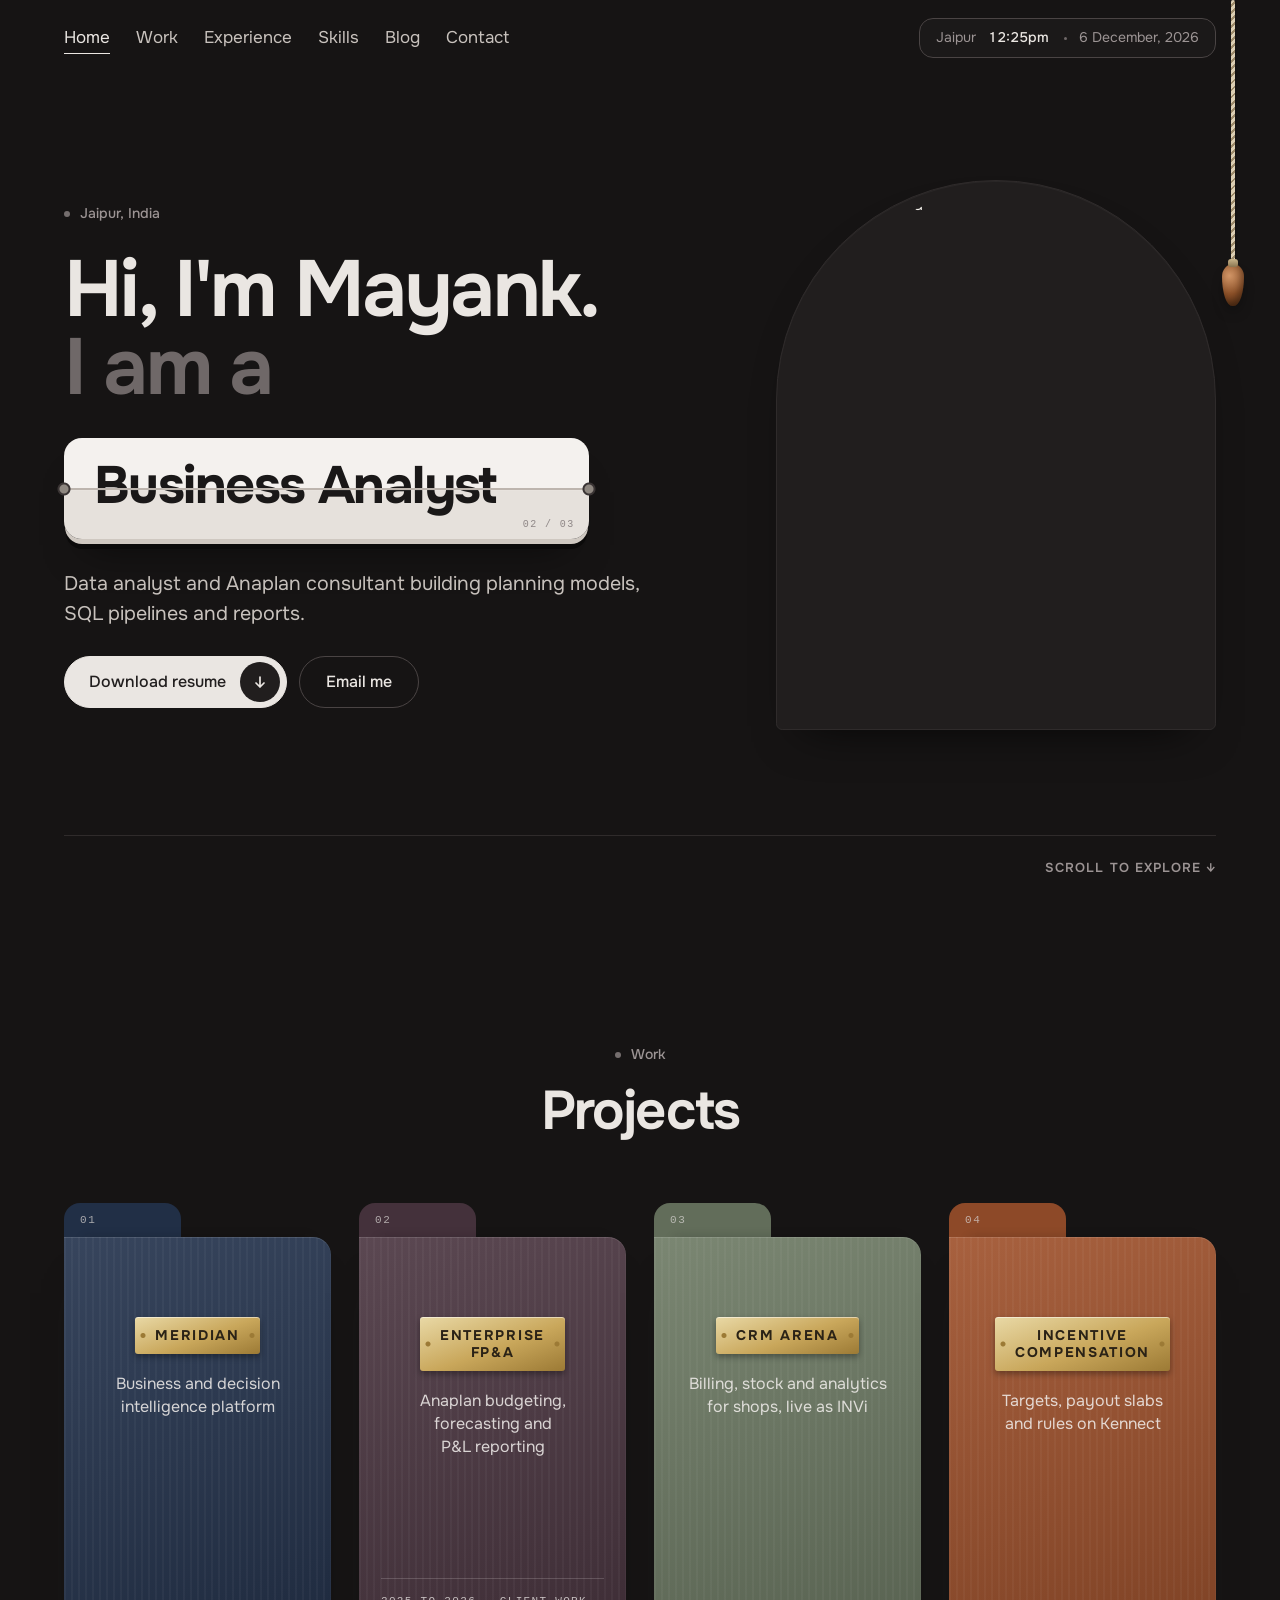
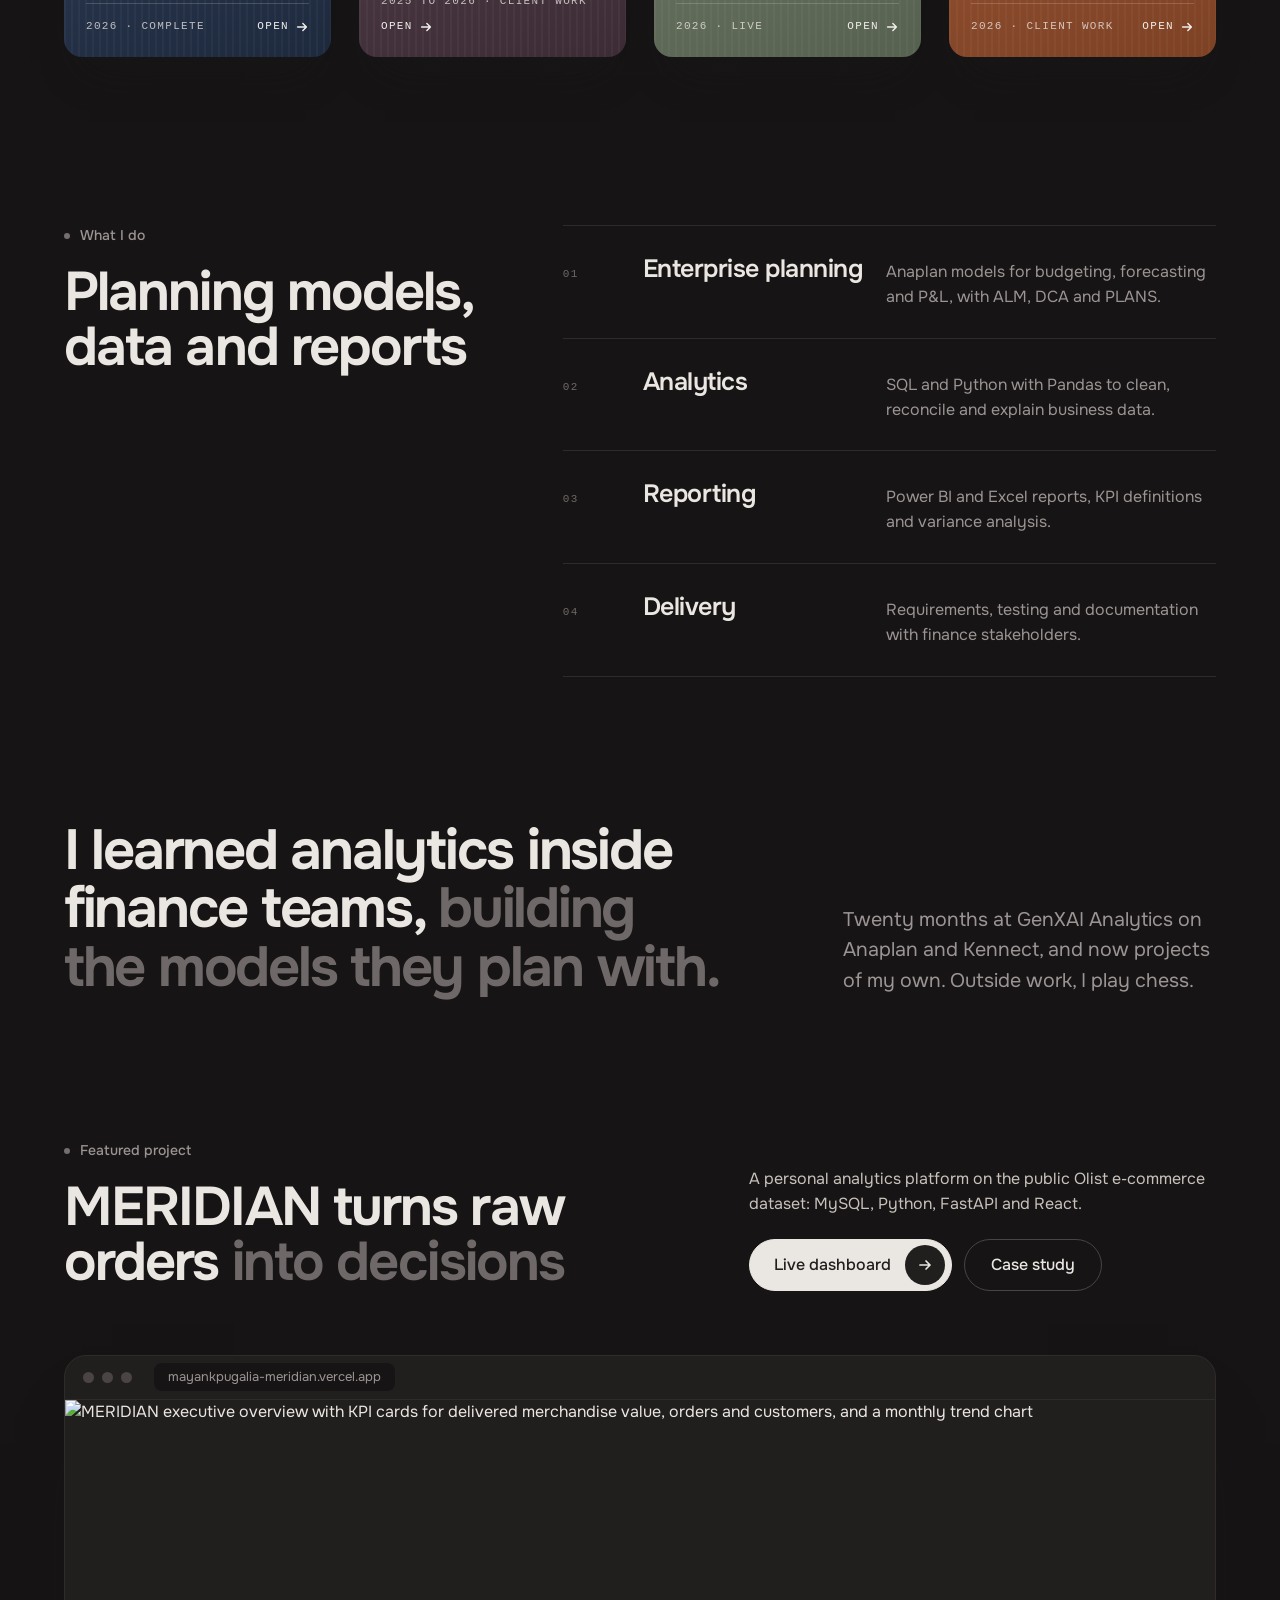
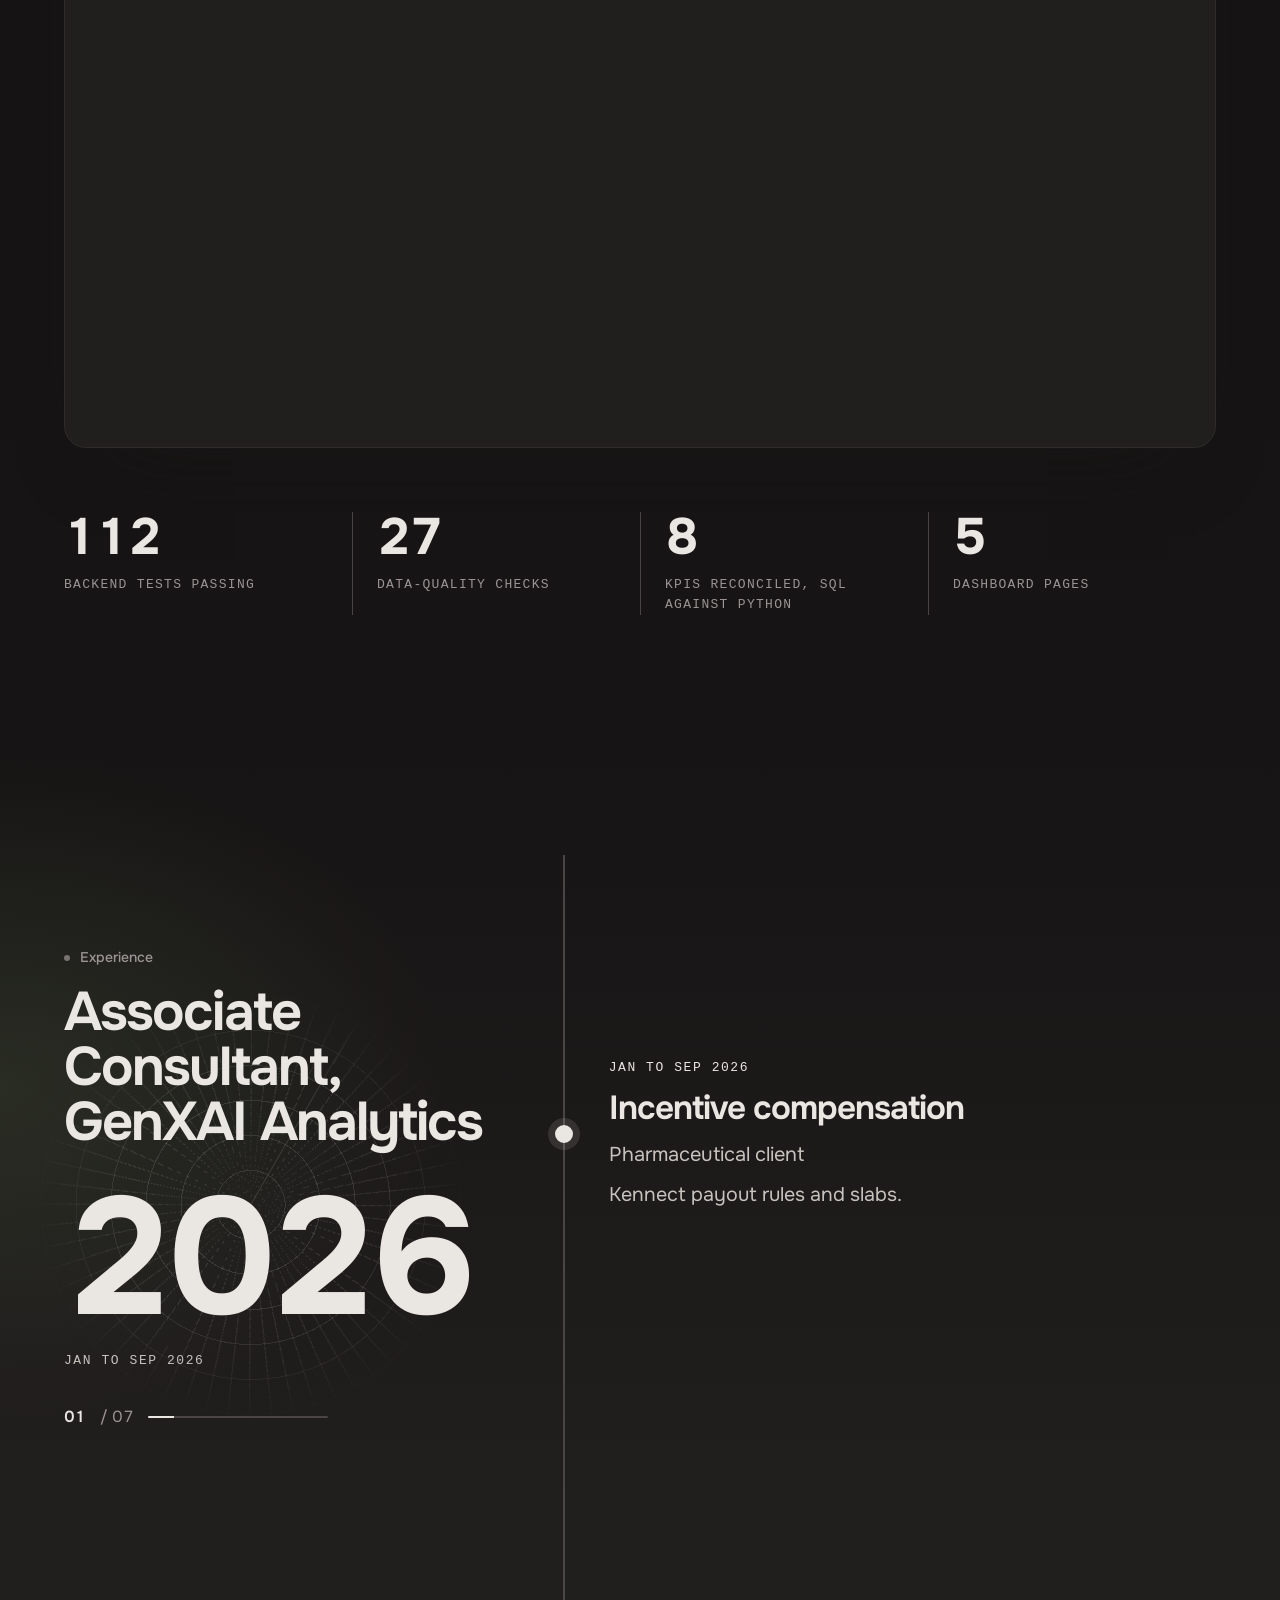
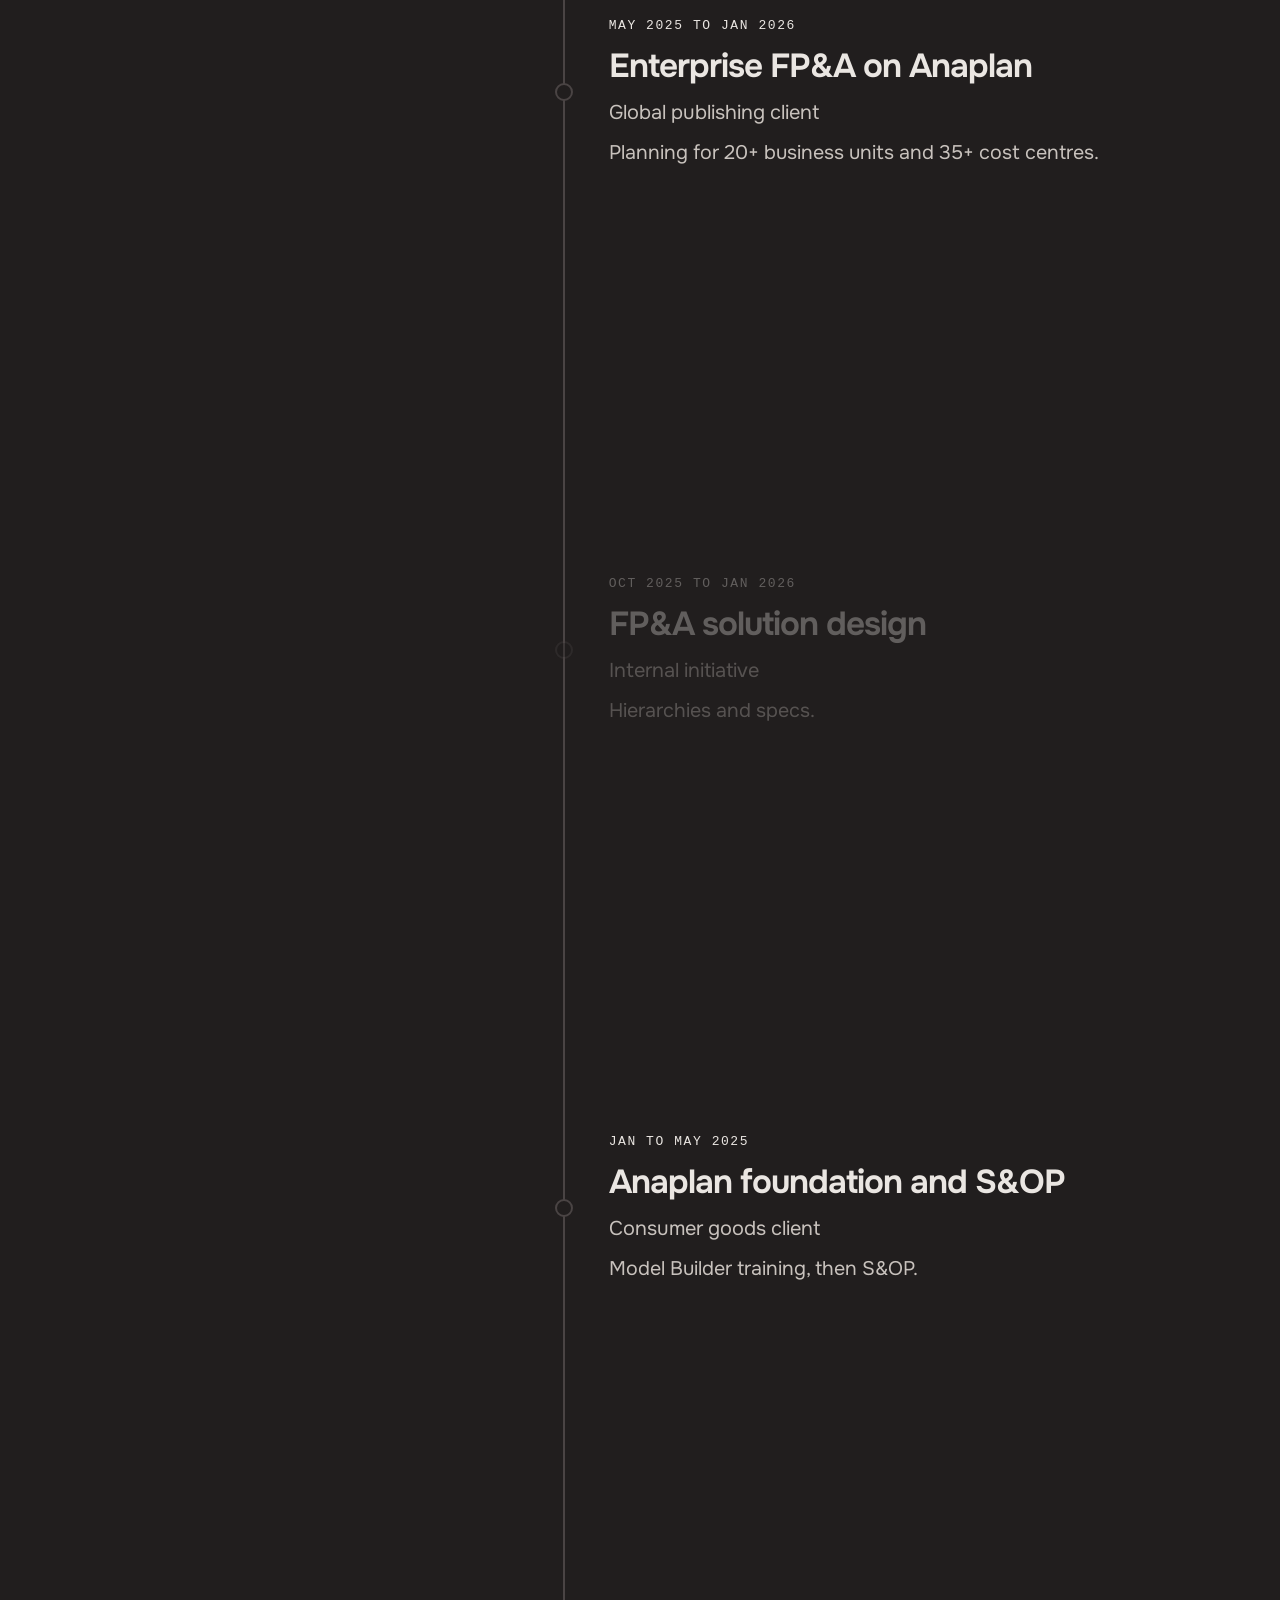
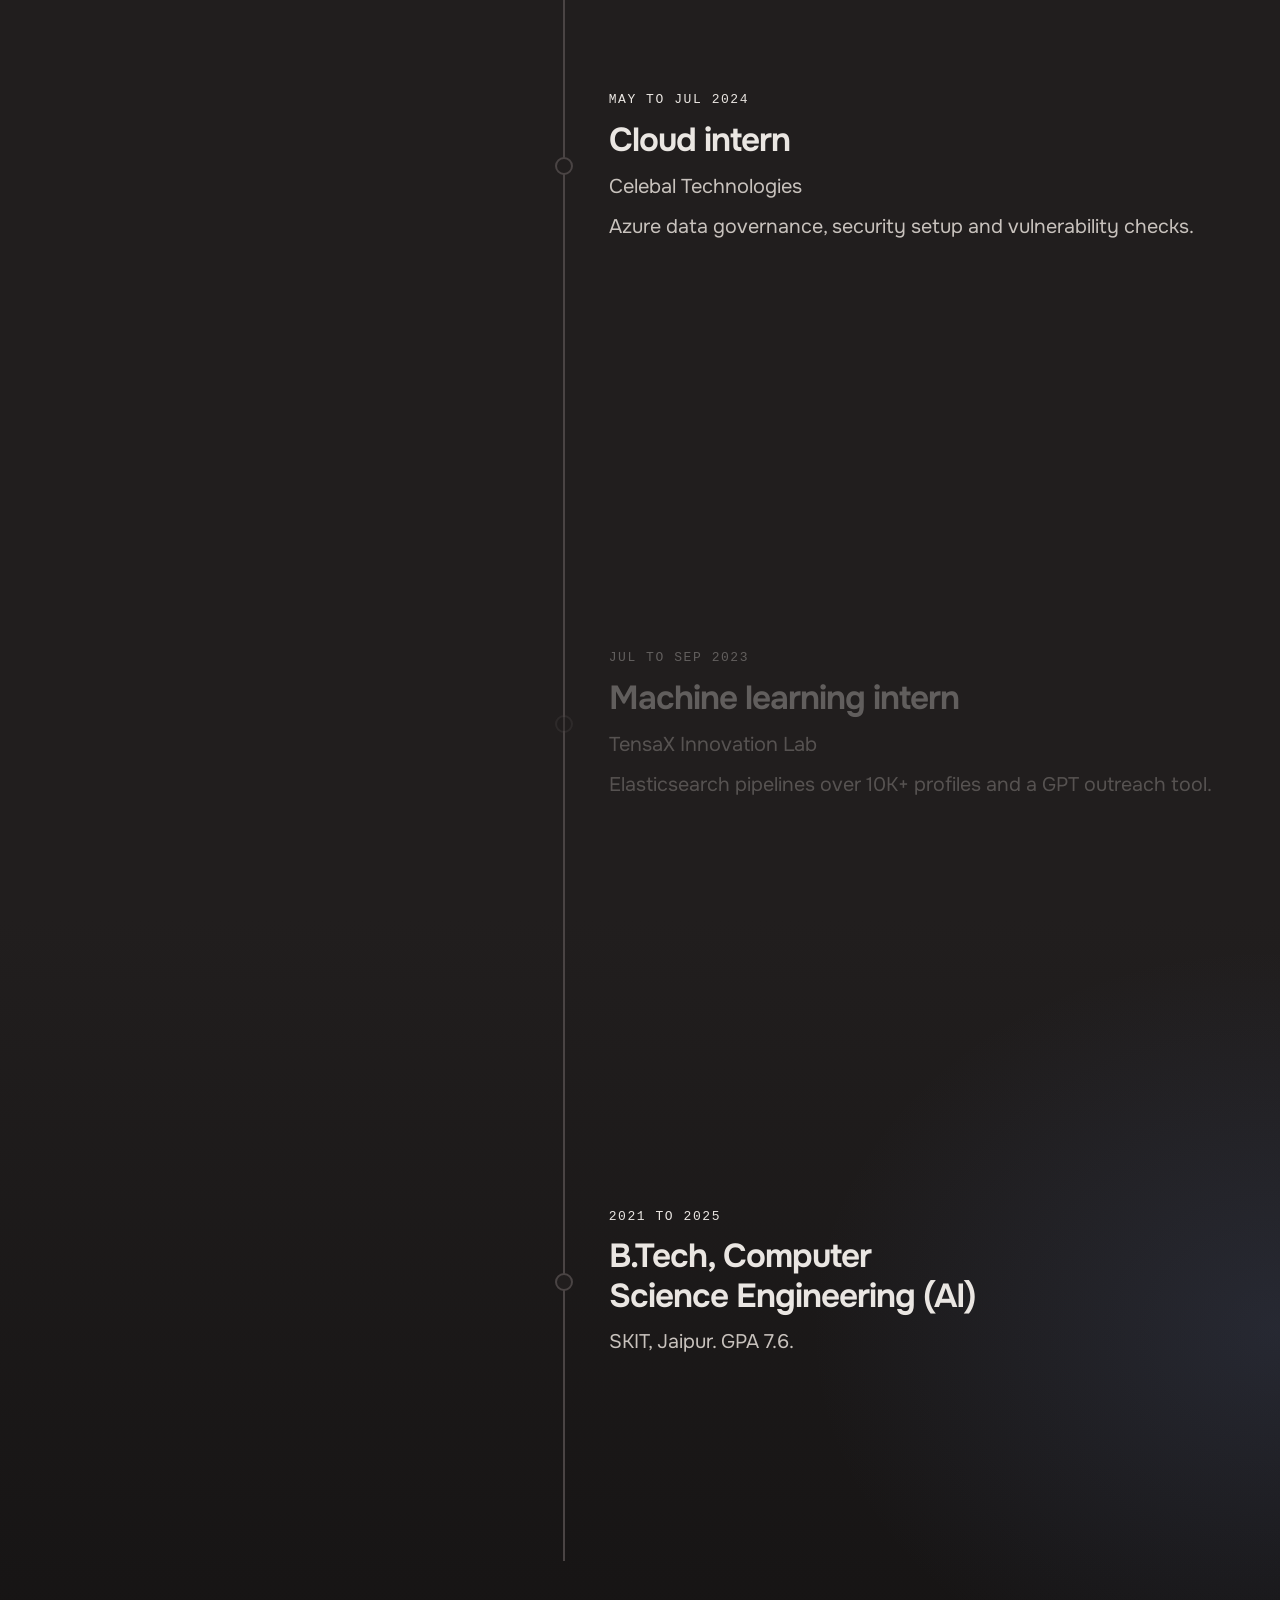
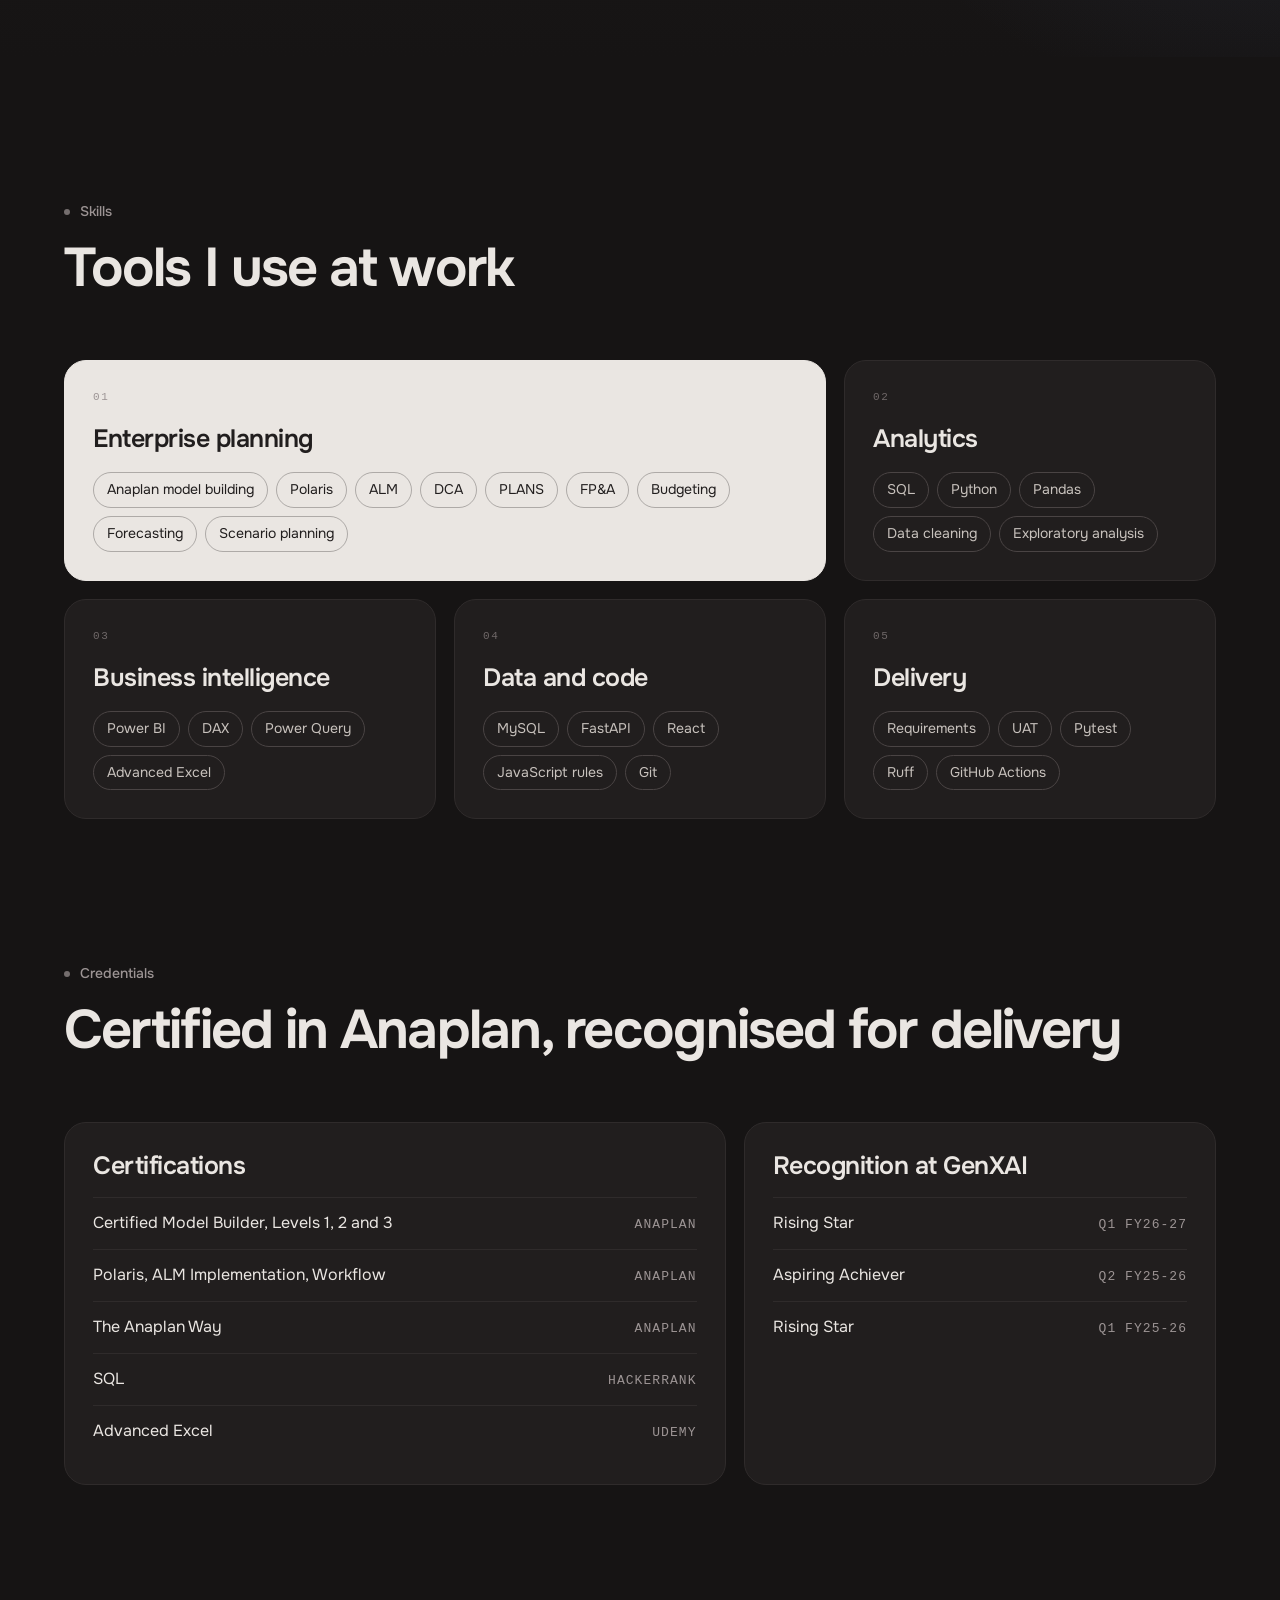
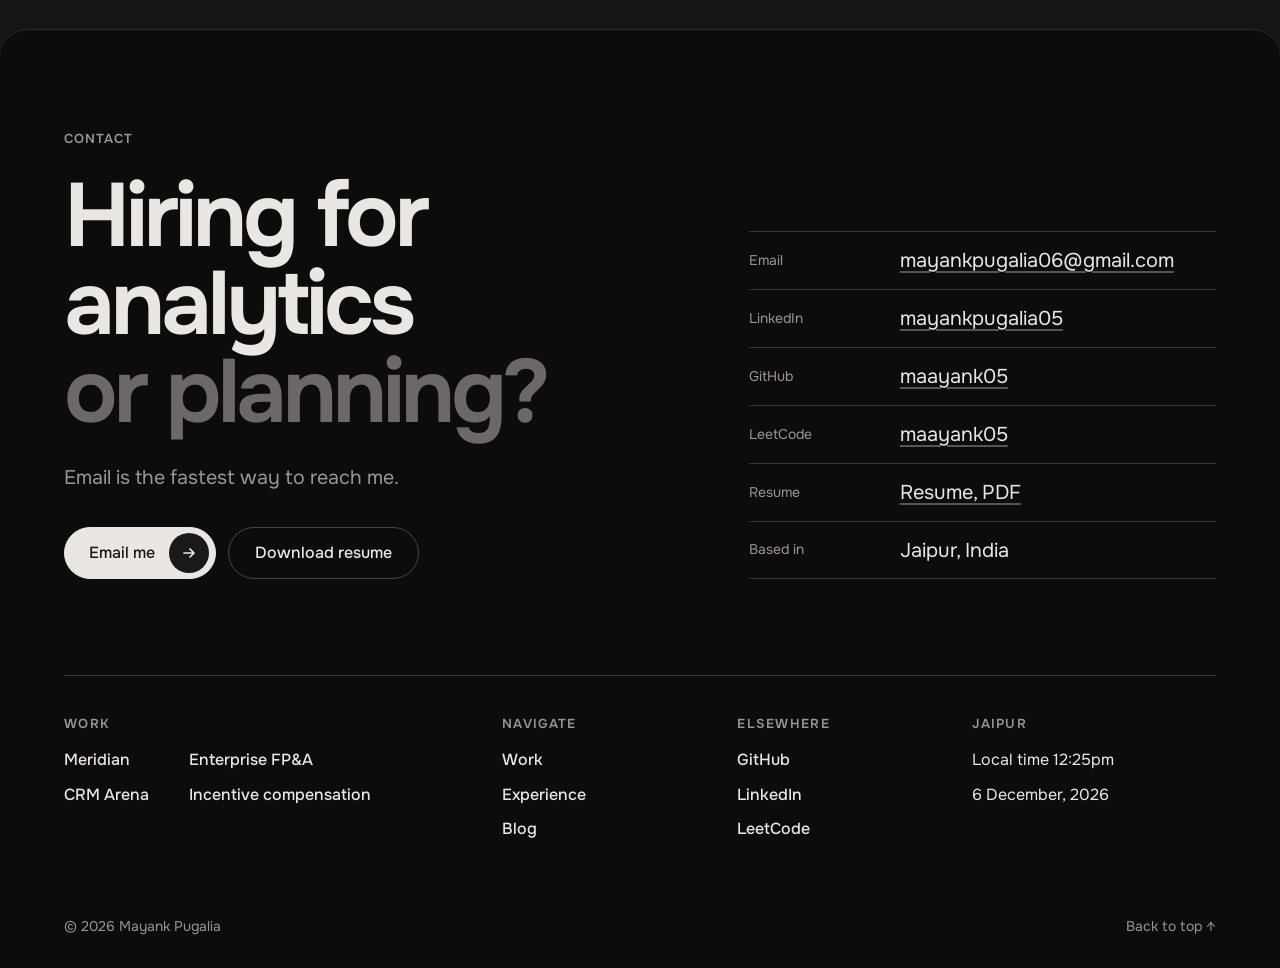
==== commit 6e6099d3: "Dark theme by default with a pull-cord switch, original copy restored, LeetCode added Co-Authored-By" ====
--- a/index.html
+++ b/index.html
@@ -14,7 +14,7 @@
 <meta property="og:url" content="https://mayank-pugalia-portfolio.vercel.app/">
 <meta property="og:image" content="https://mayank-pugalia-portfolio.vercel.app/assets/meridian/overview.png">
 <meta name="twitter:card" content="summary_large_image">
-<meta name="theme-color" content="#E8E4E0">
+<meta name="theme-color" content="#161414">
 <link rel="icon" type="image/svg+xml" href="assets/favicon.svg">
 <link rel="icon" type="image/png" sizes="32x32" href="assets/favicon.png">
 <link rel="apple-touch-icon" href="assets/apple-touch-icon.png">
@@ -22,8 +22,8 @@
 <link rel="preconnect" href="https://fonts.gstatic.com" crossorigin>
 <link href="https://fonts.googleapis.com/css2?family=Onest:wght@400;500;600;700&display=swap" rel="stylesheet">
 <link rel="stylesheet" href="css/site.css">
-<script>document.documentElement.classList.add('js')</script>
-<script type="application/ld+json">{"@context":"https://schema.org","@type":"Person","name":"Mayank Pugalia","jobTitle":"Data Analyst and Anaplan Consultant","address":{"@type":"PostalAddress","addressLocality":"Jaipur","addressCountry":"IN"},"email":"mailto:mayankpugalia06@gmail.com","sameAs":["https://github.com/maayank05","https://linkedin.com/in/mayankpugalia05"]}</script>
+<script>(function(){var r=document.documentElement,t;try{t=localStorage.getItem('theme')}catch(e){}r.dataset.theme=t==='light'?'light':'dark';r.classList.add('js')})()</script>
+<script type="application/ld+json">{"@context":"https://schema.org","@type":"Person","name":"Mayank Pugalia","jobTitle":"Data Analyst, Business Analyst and Anaplan Consultant","address":{"@type":"PostalAddress","addressLocality":"Jaipur","addressCountry":"IN"},"email":"mailto:mayankpugalia06@gmail.com","sameAs":["https://github.com/maayank05","https://linkedin.com/in/mayankpugalia05","https://leetcode.com/u/maayank05/"]}</script>
 </head>
 <body>
 <a class="skip" href="#main">Skip to content</a>
@@ -60,37 +60,33 @@
   <section class="hero container" aria-labelledby="hero-h">
     <div class="hero__grid">
       <div class="hero__text">
-        <p class="eyebrow">Data analyst in Jaipur, India</p>
+        <p class="eyebrow">Jaipur, India</p>
         <h1 id="hero-h">Hi, I'm Mayank. <span class="dim">I am a</span></h1>
-        <div class="flap" aria-label="Data analyst, Anaplan consultant, FP&amp;A modeller, dashboard builder">
+        <div class="flap" aria-label="Data analyst, business analyst and Anaplan consultant">
           <span class="flap__word is-on" aria-hidden="true">Data Analyst</span>
+          <span class="flap__word" aria-hidden="true">Business Analyst</span>
           <span class="flap__word" aria-hidden="true">Anaplan Consultant</span>
-          <span class="flap__word" aria-hidden="true">FP&amp;A Modeller</span>
-          <span class="flap__word" aria-hidden="true">Dashboard Builder</span>
-          <span class="flap__count" aria-hidden="true">01 / 04</span>
+          <span class="flap__count" aria-hidden="true">01 / 03</span>
         </div>
-        <p class="lead">Twenty months building planning models and incentive pay systems for finance teams. Now building analytics products of my own.</p>
+        <p class="lead">Data analyst and Anaplan consultant building planning models, SQL pipelines and reports.</p>
         <div class="actions">
           <a class="btn btn--primary" href="assets/resume.pdf" download>Download resume <span class="btn__go"><svg viewBox="0 0 16 16" fill="none" stroke="currentColor" stroke-width="1.7" stroke-linecap="round" stroke-linejoin="round" aria-hidden="true"><path d="M8 3v10M4 9l4 4 4-4"/></svg></span></a>
-          <a class="btn" href="#work">See my work</a>
+          <a class="btn" href="mailto:mayankpugalia06@gmail.com">Email me</a>
         </div>
       </div>
       <figure class="hero__photo">
         <img src="assets/profile.jpg" width="600" height="600" alt="Mayank Pugalia">
-        <figcaption class="hero__badge"><b>20</b> months in enterprise planning</figcaption>
       </figure>
     </div>
     <div class="hero__foot caps">
-      <span><i class="live" aria-hidden="true"></i> Open to analyst roles</span>
       <span>Scroll to explore &darr;</span>
     </div>
   </section>
 
   <section class="section container" id="work" aria-labelledby="work-h">
     <div class="head head--center rv">
-      <p class="eyebrow">Selected work</p>
-      <h2 id="work-h">Four projects, one folder each</h2>
-      <p>Two products of my own and two client engagements. Open a folder to read the case.</p>
+      <p class="eyebrow">Work</p>
+      <h2 id="work-h">Projects</h2>
     </div>
     <ol class="folders">
       <li class="rv"><a class="folder" href="projects/meridian.html">
@@ -98,8 +94,8 @@
         <span class="folder__sheet" aria-hidden="true"></span>
         <span class="folder__body">
           <span class="folder__plate">Meridian</span>
-          <span class="folder__what">Business and decision intelligence platform on 100K orders</span>
-          <span class="folder__foot"><span>2026 · Live demo</span><span class="folder__open">Open <svg viewBox="0 0 16 16" fill="none" stroke="currentColor" stroke-width="1.7" stroke-linecap="round" stroke-linejoin="round" aria-hidden="true"><path d="M3 8h10M9 4l4 4-4 4"/></svg></span></span>
+          <span class="folder__what">Business and decision intelligence platform</span>
+          <span class="folder__foot"><span>2026 · Complete</span><span class="folder__open">Open <svg viewBox="0 0 16 16" fill="none" stroke="currentColor" stroke-width="1.7" stroke-linecap="round" stroke-linejoin="round" aria-hidden="true"><path d="M3 8h10M9 4l4 4-4 4"/></svg></span></span>
         </span>
       </a></li>
       <li class="rv"><a class="folder" href="projects/enterprise-fpa.html">
@@ -108,7 +104,7 @@
         <span class="folder__body">
           <span class="folder__plate">Enterprise<br>FP&amp;A</span>
           <span class="folder__what">Anaplan budgeting, forecasting and P&amp;L reporting</span>
-          <span class="folder__foot"><span>2025 · Client</span><span class="folder__open">Open <svg viewBox="0 0 16 16" fill="none" stroke="currentColor" stroke-width="1.7" stroke-linecap="round" stroke-linejoin="round" aria-hidden="true"><path d="M3 8h10M9 4l4 4-4 4"/></svg></span></span>
+          <span class="folder__foot"><span>2025 to 2026 · Client work</span><span class="folder__open">Open <svg viewBox="0 0 16 16" fill="none" stroke="currentColor" stroke-width="1.7" stroke-linecap="round" stroke-linejoin="round" aria-hidden="true"><path d="M3 8h10M9 4l4 4-4 4"/></svg></span></span>
         </span>
       </a></li>
       <li class="rv"><a class="folder" href="projects/crm-arena.html">
@@ -116,7 +112,7 @@
         <span class="folder__sheet" aria-hidden="true"></span>
         <span class="folder__body">
           <span class="folder__plate">CRM Arena</span>
-          <span class="folder__what">Billing, stock and analytics for small shops, live as INVi</span>
+          <span class="folder__what">Billing, stock and analytics for shops, live as INVi</span>
           <span class="folder__foot"><span>2026 · Live</span><span class="folder__open">Open <svg viewBox="0 0 16 16" fill="none" stroke="currentColor" stroke-width="1.7" stroke-linecap="round" stroke-linejoin="round" aria-hidden="true"><path d="M3 8h10M9 4l4 4-4 4"/></svg></span></span>
         </span>
       </a></li>
@@ -124,23 +120,42 @@
         <span class="folder__tab" aria-hidden="true">04</span>
         <span class="folder__sheet" aria-hidden="true"></span>
         <span class="folder__body">
-          <span class="folder__plate">Incentive<br>Pay</span>
+          <span class="folder__plate">Incentive<br>compensation</span>
           <span class="folder__what">Targets, payout slabs and rules on Kennect</span>
-          <span class="folder__foot"><span>2026 · Client</span><span class="folder__open">Open <svg viewBox="0 0 16 16" fill="none" stroke="currentColor" stroke-width="1.7" stroke-linecap="round" stroke-linejoin="round" aria-hidden="true"><path d="M3 8h10M9 4l4 4-4 4"/></svg></span></span>
+          <span class="folder__foot"><span>2026 · Client work</span><span class="folder__open">Open <svg viewBox="0 0 16 16" fill="none" stroke="currentColor" stroke-width="1.7" stroke-linecap="round" stroke-linejoin="round" aria-hidden="true"><path d="M3 8h10M9 4l4 4-4 4"/></svg></span></span>
         </span>
       </a></li>
     </ol>
     <div class="floor" aria-hidden="true"></div>
   </section>
 
+  <section class="section container split" aria-labelledby="does-h">
+    <div class="head rv">
+      <p class="eyebrow">What I do</p>
+      <h2 id="does-h">Planning models, data and reports</h2>
+    </div>
+    <dl class="rows rv">
+      <div><dt>Enterprise planning</dt><dd>Anaplan models for budgeting, forecasting and P&amp;L, with ALM, DCA and PLANS.</dd></div>
+      <div><dt>Analytics</dt><dd>SQL and Python with Pandas to clean, reconcile and explain business data.</dd></div>
+      <div><dt>Reporting</dt><dd>Power BI and Excel reports, KPI definitions and variance analysis.</dd></div>
+      <div><dt>Delivery</dt><dd>Requirements, testing and documentation with finance stakeholders.</dd></div>
+    </dl>
+  </section>
+
+  <section class="section container about rv" aria-labelledby="about-h">
+    <h2 class="visually-hidden" id="about-h">About</h2>
+    <p class="statement">I learned analytics inside finance teams, <span class="dim">building the models they plan with.</span></p>
+    <p>Twenty months at GenXAI Analytics on Anaplan and Kennect, and now projects of my own. Outside work, I play chess.</p>
+  </section>
+
   <section class="section container" aria-labelledby="meridian-h">
     <div class="feature__head rv">
       <div class="head">
         <p class="eyebrow">Featured project</p>
-        <h2 id="meridian-h">MERIDIAN turns raw orders <span class="dim">into decisions.</span></h2>
+        <h2 id="meridian-h">MERIDIAN turns raw orders <span class="dim">into decisions</span></h2>
       </div>
       <div class="feature__side">
-        <p>A personal analytics platform on the public Olist e&#8209;commerce dataset: MySQL, Python, FastAPI and React, with forecasting and a decision simulator.</p>
+        <p>A personal analytics platform on the public Olist e&#8209;commerce dataset: MySQL, Python, FastAPI and React.</p>
         <div class="actions">
           <a class="btn btn--primary" href="https://mayankpugalia-meridian.vercel.app" rel="noopener" target="_blank">Live dashboard <span class="btn__go"><svg viewBox="0 0 16 16" fill="none" stroke="currentColor" stroke-width="1.7" stroke-linecap="round" stroke-linejoin="round" aria-hidden="true"><path d="M3 8h10M9 4l4 4-4 4"/></svg></span></a>
           <a class="btn" href="projects/meridian.html">Case study</a>
@@ -152,10 +167,10 @@
       <div class="screen__img"><img src="assets/meridian/overview.png" width="1360" height="1511" alt="MERIDIAN executive overview with KPI cards for delivered merchandise value, orders and customers, and a monthly trend chart" loading="lazy"></div>
     </figure>
     <dl class="figures rv">
-      <div><dt>Backend tests passing</dt><dd>112</dd></div>
-      <div><dt>Data&#8209;quality checks</dt><dd>27</dd></div>
-      <div><dt>KPIs reconciled, SQL vs Python</dt><dd>8</dd></div>
-      <div><dt>Dashboard pages</dt><dd>5</dd></div>
+      <div><dt>backend tests passing</dt><dd>112</dd></div>
+      <div><dt>data&#8209;quality checks</dt><dd>27</dd></div>
+      <div><dt>KPIs reconciled, SQL against Python</dt><dd>8</dd></div>
+      <div><dt>dashboard pages</dt><dd>5</dd></div>
     </dl>
   </section>
 
@@ -163,76 +178,53 @@
     <div class="container story__grid">
       <div class="story__pin">
         <div class="story__dial" aria-hidden="true"></div>
-        <p class="eyebrow">My story</p>
-        <h2 id="story-h">Let's go back in time.</h2>
+        <p class="eyebrow">Experience</p>
+        <h2 id="story-h">Associate Consultant, GenXAI Analytics</h2>
         <p class="story__year" aria-hidden="true">2026</p>
-        <p class="story__range mono" aria-hidden="true">Jan 2026 → Sep 2026</p>
+        <p class="story__range mono" aria-hidden="true">Jan to Sep 2026</p>
         <div class="story__pager" aria-hidden="true"><b>01</b> / 07 <span class="story__bar"><span></span></span></div>
       </div>
       <ol class="tl">
-        <li data-year="2026" data-range="Jan 2026 → Sep 2026">
-          <span class="mono">Jan 2026 → Sep 2026</span>
+        <li data-year="2026" data-range="Jan to Sep 2026">
+          <span class="mono">Jan to Sep 2026</span>
           <h3>Incentive compensation</h3>
-          <span class="org">GenXAI Analytics · Pharmaceutical client</span>
-          <ul>
-            <li>Configured Kennect pipelines that turn sales transactions into audit&#8209;ready incentive calculations across sales hierarchies.</li>
-            <li>Built SQL logic for target allocation, achievement slabs and payouts, plus JavaScript rules, workflows and validations.</li>
-            <li>Fixed duplicate records and hierarchy mapping errors in a parallel Anaplan workstream.</li>
-          </ul>
-        </li>
-        <li data-year="2025" data-range="May 2025 → Jan 2026">
-          <span class="mono">May 2025 → Jan 2026</span>
+          <span class="org">Pharmaceutical client</span>
+          <p>Kennect payout rules and slabs.</p>
+        </li>
+        <li data-year="2025" data-range="May 2025 to Jan 2026">
+          <span class="mono">May 2025 to Jan 2026</span>
           <h3>Enterprise FP&amp;A on Anaplan</h3>
-          <span class="org">GenXAI Analytics · Global publishing client</span>
-          <ul>
-            <li>Built revenue, OPEX and P&amp;L planning for 20+ business units and 35+ cost centres, used by 50+ finance stakeholders.</li>
-            <li>Wrote 50+ line items: driver&#8209;based allocations, moving averages, YoY variance and forecasts on SAP actuals.</li>
-            <li>Set up Dynamic Cell Access, ALM revisions and PLANS standards; supported UAT and release.</li>
-          </ul>
-        </li>
-        <li data-year="2025" data-range="Oct 2025 → Jan 2026">
-          <span class="mono">Oct 2025 → Jan 2026</span>
+          <span class="org">Global publishing client</span>
+          <p>Planning for 20+ business units and 35+ cost centres.</p>
+        </li>
+        <li data-year="2025" data-range="Oct 2025 to Jan 2026">
+          <span class="mono">Oct 2025 to Jan 2026</span>
           <h3>FP&amp;A solution design</h3>
-          <span class="org">GenXAI Analytics · Internal initiative</span>
-          <ul>
-            <li>Designed schemas, planning hierarchies and RACI matrices with solution architects.</li>
-            <li>Co&#8209;authored the functional specification documents.</li>
-          </ul>
-        </li>
-        <li data-year="2025" data-range="Jan 2025 → May 2025">
-          <span class="mono">Jan 2025 → May 2025</span>
+          <span class="org">Internal initiative</span>
+          <p>Hierarchies and specs.</p>
+        </li>
+        <li data-year="2025" data-range="Jan to May 2025">
+          <span class="mono">Jan to May 2025</span>
           <h3>Anaplan foundation and S&amp;OP</h3>
-          <span class="org">GenXAI Analytics · Consumer goods client</span>
-          <ul>
-            <li>Certified as Anaplan Model Builder, Levels 1 to 3, and completed The Anaplan Way.</li>
-            <li>Automated product&#8209;hierarchy maintenance on a live consensus&#8209;planning build.</li>
-          </ul>
-        </li>
-        <li data-year="2024" data-range="May 2024 → Jul 2024">
-          <span class="mono">May 2024 → Jul 2024</span>
+          <span class="org">Consumer goods client</span>
+          <p>Model Builder training, then S&amp;OP.</p>
+        </li>
+        <li data-year="2024" data-range="May to Jul 2024">
+          <span class="mono">May to Jul 2024</span>
           <h3>Cloud intern</h3>
-          <span class="org">Celebal Technologies, Jaipur</span>
-          <ul>
-            <li>Supported Azure data infrastructure and governance.</li>
-            <li>Configured data security, ran vulnerability assessments and wrote audit&#8209;ready documentation.</li>
-          </ul>
-        </li>
-        <li data-year="2023" data-range="Jul 2023 → Sep 2023">
-          <span class="mono">Jul 2023 → Sep 2023</span>
+          <span class="org">Celebal Technologies</span>
+          <p>Azure data governance, security setup and vulnerability checks.</p>
+        </li>
+        <li data-year="2023" data-range="Jul to Sep 2023">
+          <span class="mono">Jul to Sep 2023</span>
           <h3>Machine learning intern</h3>
-          <span class="org">TensaX Innovation Lab, Jaipur</span>
-          <ul>
-            <li>Built Elasticsearch, Logstash and Kibana pipelines extracting 10K+ profiles into analytics&#8209;ready data.</li>
-            <li>Co&#8209;built a GPT&#8209;based outreach message generator.</li>
-          </ul>
-        </li>
-        <li data-year="2021" data-range="2021 → 2025">
-          <span class="mono">2021 → 2025</span>
+          <span class="org">TensaX Innovation Lab</span>
+          <p>Elasticsearch pipelines over 10K+ profiles and a GPT outreach tool.</p>
+        </li>
+        <li data-year="2021" data-range="2021 to 2025">
+          <span class="mono">2021 to 2025</span>
           <h3>B.Tech, Computer Science Engineering (AI)</h3>
-          <span class="org">Swami Keshvanand Institute of Technology, Jaipur</span>
-          <ul>
-            <li>Graduated with a GPA of 7.6.</li>
-          </ul>
+          <p>SKIT, Jaipur. GPA 7.6.</p>
         </li>
       </ol>
     </div>
@@ -240,8 +232,8 @@
 
   <section class="section container" id="skills" aria-labelledby="skills-h">
     <div class="head rv">
-      <p class="eyebrow">Toolkit</p>
-      <h2 id="skills-h">Tools I use at work.</h2>
+      <p class="eyebrow">Skills</p>
+      <h2 id="skills-h">Tools I use at work</h2>
     </div>
     <div class="cards">
       <section class="card card--lead rv" aria-labelledby="sk-plan">
@@ -252,7 +244,7 @@
       <section class="card rv" aria-labelledby="sk-an">
         <span class="card__n">02</span>
         <h3 id="sk-an">Analytics</h3>
-        <ul class="tags"><li>SQL</li><li>Python</li><li>Pandas</li><li>Data cleaning</li><li>EDA</li></ul>
+        <ul class="tags"><li>SQL</li><li>Python</li><li>Pandas</li><li>Data cleaning</li><li>Exploratory analysis</li></ul>
       </section>
       <section class="card rv" aria-labelledby="sk-bi">
         <span class="card__n">03</span>
@@ -269,6 +261,13 @@
         <h3 id="sk-qa">Delivery</h3>
         <ul class="tags"><li>Requirements</li><li>UAT</li><li>Pytest</li><li>Ruff</li><li>GitHub Actions</li></ul>
       </section>
+    </div>
+  </section>
+
+  <section class="section container" aria-labelledby="creds-h">
+    <div class="head rv">
+      <p class="eyebrow">Credentials</p>
+      <h2 id="creds-h">Certified in Anaplan, recognised for delivery</h2>
     </div>
     <div class="ledger">
       <section class="card rv" aria-labelledby="cert-h">
@@ -296,18 +295,30 @@
 <!--FOOTER-->
 <footer class="night" id="contact" aria-labelledby="contact-h">
   <div class="container">
-    <p class="eyebrow"><span class="live" aria-hidden="true"></span> Open to new roles</p>
-    <h2 id="contact-h">Need numbers that make sense? <span class="dim">Let's talk.</span></h2>
-    <p class="night__lead">I'm looking for data analyst and planning roles. Email is the fastest way to reach me.</p>
-    <div class="actions">
-      <a class="btn btn--primary" href="mailto:mayankpugalia06@gmail.com">Email me <span class="btn__go"><svg viewBox="0 0 16 16" fill="none" stroke="currentColor" stroke-width="1.7" stroke-linecap="round" stroke-linejoin="round" aria-hidden="true"><path d="M3 8h10M9 4l4 4-4 4"/></svg></span></a>
-      <a class="btn" href="assets/resume.pdf" download>Download resume</a>
+    <div class="reach">
+      <div>
+        <p class="eyebrow">Contact</p>
+        <h2 id="contact-h">Hiring for analytics <span class="dim">or planning?</span></h2>
+        <p class="night__lead">Email is the fastest way to reach me.</p>
+        <div class="actions">
+          <a class="btn btn--primary" href="mailto:mayankpugalia06@gmail.com">Email me <span class="btn__go"><svg viewBox="0 0 16 16" fill="none" stroke="currentColor" stroke-width="1.7" stroke-linecap="round" stroke-linejoin="round" aria-hidden="true"><path d="M3 8h10M9 4l4 4-4 4"/></svg></span></a>
+          <a class="btn" href="assets/resume.pdf" download>Download resume</a>
+        </div>
+      </div>
+      <dl>
+        <div><dt>Email</dt><dd><a href="mailto:mayankpugalia06@gmail.com">mayankpugalia06@gmail.com</a></dd></div>
+        <div><dt>LinkedIn</dt><dd><a href="https://linkedin.com/in/mayankpugalia05" rel="me noopener" target="_blank">mayankpugalia05</a></dd></div>
+        <div><dt>GitHub</dt><dd><a href="https://github.com/maayank05" rel="me noopener" target="_blank">maayank05</a></dd></div>
+        <div><dt>LeetCode</dt><dd><a href="https://leetcode.com/u/maayank05/" rel="me noopener" target="_blank">maayank05</a></dd></div>
+        <div><dt>Resume</dt><dd><a href="assets/resume.pdf" download>Resume, PDF</a></dd></div>
+        <div><dt>Based in</dt><dd>Jaipur, India</dd></div>
+      </dl>
     </div>
     <div class="foot">
       <div class="foot__work">
         <h3>Work</h3>
         <ul>
-          <li><a href="projects/meridian.html">MERIDIAN</a></li>
+          <li><a href="projects/meridian.html">Meridian</a></li>
           <li><a href="projects/enterprise-fpa.html">Enterprise FP&amp;A</a></li>
           <li><a href="projects/crm-arena.html">CRM Arena</a></li>
           <li><a href="projects/incentive-compensation.html">Incentive compensation</a></li>
@@ -316,25 +327,24 @@
       <div>
         <h3>Navigate</h3>
         <ul>
-          <li><a href="/">Home</a></li>
-          <li><a href="#story">My story</a></li>
+          <li><a href="#work">Work</a></li>
+          <li><a href="#story">Experience</a></li>
           <li><a href="blog.html">Blog</a></li>
         </ul>
       </div>
       <div>
         <h3>Elsewhere</h3>
         <ul>
+          <li><a href="https://github.com/maayank05" rel="me noopener" target="_blank">GitHub</a></li>
           <li><a href="https://linkedin.com/in/mayankpugalia05" rel="me noopener" target="_blank">LinkedIn</a></li>
-          <li><a href="https://github.com/maayank05" rel="me noopener" target="_blank">GitHub</a></li>
-          <li><a href="mailto:mayankpugalia06@gmail.com">Email</a></li>
+          <li><a href="https://leetcode.com/u/maayank05/" rel="me noopener" target="_blank">LeetCode</a></li>
         </ul>
       </div>
       <div>
-        <h3>Status</h3>
-        <ul>
-          <li>Open to analyst roles</li>
-          <li>Jaipur, India</li>
+        <h3>Jaipur</h3>
+        <ul>
           <li>Local time <span data-clock>--:--</span></li>
+          <li><span data-date></span></li>
         </ul>
       </div>
     </div>
@@ -345,6 +355,7 @@
   </div>
 </footer>
 <a class="totop" href="#main" aria-label="Back to top"><svg viewBox="0 0 16 16" fill="none" stroke="currentColor" stroke-width="1.7" stroke-linecap="round" stroke-linejoin="round" aria-hidden="true"><path d="M8 13V3M4 7l4-4 4 4"/></svg></a>
+<button class="cord" type="button" aria-label="Pull for light theme" aria-pressed="false"><span class="cord__rope"></span><span class="cord__knob"></span></button>
 <!--/FOOTER-->
 <script src="js/site.js" defer></script>
 </body>
--- a/css/site.css
+++ b/css/site.css
@@ -64,22 +64,20 @@
 .hero .lead { color: var(--color-ink-2); max-width: 46ch; }
 .hero__photo { position: relative; margin: 0; justify-self: end; width: min(100%, 440px); aspect-ratio: 4 / 5; padding: 12px; border-radius: 999px 999px 28px 28px; background: var(--color-paper-2); border: var(--rule-hair) solid var(--color-rule); box-shadow: var(--shadow-card); }
 .hero__photo img { width: 100%; height: 100%; object-fit: cover; object-position: 50% 30%; border-radius: 999px 999px 18px 18px; filter: grayscale(1) sepia(.08) contrast(1.06); }
-.hero__badge { position: absolute; left: -28px; bottom: 12%; display: inline-flex; align-items: center; gap: 10px; padding: 10px 16px; border-radius: var(--radius-pill); background: var(--color-ink); color: var(--color-paper-2); font-size: var(--text-sm); font-weight: 600; box-shadow: 0 12px 24px -12px rgba(26,24,24,.6); }
-.hero__badge b { font-size: var(--text-lg); font-weight: 700; letter-spacing: -0.02em; }
-.hero__foot { display: flex; justify-content: space-between; gap: var(--space-md); padding-block: 22px; border-top: var(--rule-hair) solid var(--color-rule); }
+.hero__foot { display: flex; justify-content: flex-end; gap: var(--space-md); padding-block: 22px; border-top: var(--rule-hair) solid var(--color-rule); }
 .hero__foot span { display: inline-flex; align-items: center; gap: 10px; }
 .live { width: 8px; height: 8px; border-radius: 50%; background: var(--color-live); box-shadow: 0 0 0 4px color-mix(in srgb, var(--color-live) 25%, transparent); animation: pulse 2.4s var(--ease-in-out) infinite; }
 @keyframes pulse { 50% { box-shadow: 0 0 0 8px color-mix(in srgb, var(--color-live) 0%, transparent); } }
 
 /* the split-flap role board: every word sits in one grid cell, so the board is always as wide as the longest */
-.flap { position: relative; display: inline-grid; padding: 22px 30px 26px; margin: 6px 0 4px; border-radius: 18px; background: linear-gradient(180deg, #2B2727 0 50%, #1F1C1C 50% 100%); color: #F1EEEB; box-shadow: 0 1px 0 rgba(255,255,255,.08) inset, 0 6px 0 -1px #141212, 0 12px 0 -2px #2B2727, 0 30px 40px -24px rgba(26,24,24,.7); perspective: 600px; }
-.flap::before { content: ""; position: absolute; left: 0; right: 0; top: 50%; height: 2px; margin-top: -1px; background: #0F0D0D; box-shadow: 0 1px 0 rgba(255,255,255,.06); z-index: 2; }
+.flap { position: relative; display: inline-grid; padding: 22px 30px 26px; margin: 6px 0 4px; border-radius: 18px; background: linear-gradient(180deg, var(--flap-a) 0 50%, var(--flap-b) 50% 100%); color: var(--flap-ink); box-shadow: 0 1px 0 rgba(255,255,255,.08) inset, 0 6px 0 -1px var(--flap-stack), 0 12px 0 -2px var(--flap-stack-2), 0 30px 40px -24px rgba(0,0,0,.6); perspective: 600px; }
+.flap::before { content: ""; position: absolute; left: 0; right: 0; top: 50%; height: 2px; margin-top: -1px; background: var(--flap-seam); box-shadow: 0 1px 0 rgba(255,255,255,.06); z-index: 2; }
 .flap::after { content: ""; position: absolute; top: 50%; left: -7px; right: -7px; height: 14px; margin-top: -7px; background: radial-gradient(circle at 7px 50%, #8E8780 0 4px, #3A3434 5px 6px, transparent 7px), radial-gradient(circle at calc(100% - 7px) 50%, #8E8780 0 4px, #3A3434 5px 6px, transparent 7px); z-index: 3; }
 .flap__word { grid-area: 1 / 1; font-size: clamp(2rem, 4.1vw, 3.9rem); font-weight: 700; letter-spacing: -0.03em; line-height: 1; white-space: nowrap; visibility: hidden; transform-origin: 50% 50%; }
 .flap__word.is-on { visibility: visible; }
 .flap__word.is-flip { animation: flip 560ms var(--ease-out); }
 @keyframes flip { 0% { transform: rotateX(88deg); opacity: .2; } 60% { transform: rotateX(-10deg); opacity: 1; } 100% { transform: none; } }
-.flap__count { position: absolute; right: 14px; bottom: 6px; font-family: var(--font-outlier); font-size: 10px; letter-spacing: .14em; color: #8E8780; }
+.flap__count { position: absolute; right: 14px; bottom: 6px; font-family: var(--font-outlier); font-size: 10px; letter-spacing: .14em; color: var(--flap-count); }
 
 /* ---------- section heads ---------- */
 .head { display: grid; gap: 18px; justify-items: start; margin-bottom: var(--space-2xl); }
@@ -96,7 +94,7 @@
 .folder__body { position: relative; z-index: 2; display: flex; flex-direction: column; gap: 18px; min-height: 420px; padding: 26px 22px 22px; border-radius: 0 18px 18px 18px; background: repeating-linear-gradient(90deg, rgba(255,255,255,.035) 0 2px, transparent 2px 7px), linear-gradient(160deg, rgba(255,255,255,.08), rgba(0,0,0,.22)), var(--c); box-shadow: 0 1px 0 rgba(255,255,255,.12) inset, 0 30px 40px -26px rgba(26,24,24,.65); }
 .folder__plate { align-self: center; margin-top: 54px; padding: 10px 20px; border-radius: 3px; background: radial-gradient(circle at 8px 50%, var(--brass-3) 0 2px, transparent 3px), radial-gradient(circle at calc(100% - 8px) 50%, var(--brass-3) 0 2px, transparent 3px), linear-gradient(160deg, var(--brass-1), var(--brass-2) 55%, var(--brass-3)); color: #2A2216; font-weight: 700; font-size: 14px; letter-spacing: .12em; text-transform: uppercase; text-align: center; line-height: 1.2; box-shadow: 0 1px 0 rgba(255,255,255,.5) inset, 0 3px 6px rgba(0,0,0,.35); }
 .folder__what { font-size: var(--text-md); line-height: 1.45; color: rgba(241,238,235,.86); text-align: center; text-wrap: balance; }
-.folder__foot { margin-top: auto; display: flex; justify-content: space-between; align-items: center; padding-top: 14px; border-top: 1px solid rgba(241,238,235,.18); font-family: var(--font-outlier); font-size: 11px; letter-spacing: .12em; text-transform: uppercase; color: rgba(241,238,235,.75); }
+.folder__foot { margin-top: auto; display: flex; flex-wrap: wrap; justify-content: space-between; align-items: center; gap: 8px 14px; padding-top: 14px; border-top: 1px solid rgba(241,238,235,.18); font-family: var(--font-outlier); font-size: 11px; letter-spacing: .12em; text-transform: uppercase; color: rgba(241,238,235,.75); }
 .folder__open { display: inline-flex; align-items: center; gap: 6px; color: #F1EEEB; }
 .folder__open svg { width: 14px; height: 14px; transition: transform var(--dur-short) var(--ease-out); }
 .folder:hover, .folder:focus-visible { transform: translateY(-8px); }
@@ -130,10 +128,10 @@
 @media (max-width: 60rem) { .figures { grid-template-columns: repeat(2, minmax(0, 1fr)); row-gap: var(--space-xl); } .figures > div:nth-child(3) { padding-left: 0; border-left: 0; } }
 
 /* ---------- my story: sticky year, scrolling timeline ---------- */
-.story { position: relative; margin-top: var(--section-gap); padding-block: var(--space-3xl); background: radial-gradient(40rem 30rem at 0% 8%, rgba(150,170,120,.32), transparent 70%), radial-gradient(42rem 34rem at 100% 92%, rgba(130,150,200,.30), transparent 70%), linear-gradient(180deg, var(--color-paper), #F1EEEB 18%, #F1EEEB 82%, var(--color-paper)); }
+.story { position: relative; margin-top: var(--section-gap); padding-block: var(--space-3xl); background: radial-gradient(40rem 30rem at 0% 8%, var(--wash-a), transparent 70%), radial-gradient(42rem 34rem at 100% 92%, var(--wash-b), transparent 70%), linear-gradient(180deg, var(--color-paper), var(--color-paper-2) 18%, var(--color-paper-2) 82%, var(--color-paper)); }
 .story__grid { display: grid; grid-template-columns: minmax(0, 5fr) minmax(0, 7fr); gap: var(--gap-columns); }
 .story__pin { position: sticky; top: calc(var(--nav-h) + 6vh); align-self: start; display: grid; gap: 16px; justify-items: start; min-height: 74vh; align-content: center; }
-.story__dial { position: absolute; z-index: -1; left: -6%; top: 50%; width: min(36rem, 92%); aspect-ratio: 1; transform: translateY(-46%) rotate(var(--turn, 0deg)); border-radius: 50%; background: repeating-conic-gradient(rgba(26,24,24,.16) 0 .35deg, transparent .35deg 6deg), repeating-radial-gradient(circle, transparent 0 34px, rgba(26,24,24,.05) 34px 35px); -webkit-mask-image: radial-gradient(circle, #000 0 40%, transparent 72%); mask-image: radial-gradient(circle, #000 0 40%, transparent 72%); pointer-events: none; }
+.story__dial { position: absolute; z-index: -1; left: -6%; top: 50%; width: min(36rem, 92%); aspect-ratio: 1; transform: translateY(-46%) rotate(var(--turn, 0deg)); border-radius: 50%; background: repeating-conic-gradient(var(--line) 0 .35deg, transparent .35deg 6deg), repeating-radial-gradient(circle, transparent 0 34px, var(--halo) 34px 35px); -webkit-mask-image: radial-gradient(circle, #000 0 40%, transparent 72%); mask-image: radial-gradient(circle, #000 0 40%, transparent 72%); pointer-events: none; }
 .story__year { font-size: clamp(6rem, 13vw, 11.5rem); font-weight: 700; letter-spacing: -0.06em; line-height: .9; font-variant-numeric: tabular-nums; margin-top: 18px; }
 .story__year.is-turn { animation: turn 520ms var(--ease-out); }
 @keyframes turn { 0% { opacity: 0; transform: translateY(18px); filter: blur(4px); } 100% { opacity: 1; transform: none; filter: none; } }
@@ -148,9 +146,10 @@
 .tl::after { height: var(--prog, 0%); background: var(--color-ink); transition: height var(--dur-long) var(--ease-out); }
 .tl > li { position: relative; padding: 0 0 0 46px; min-height: 62vh; display: flex; flex-direction: column; justify-content: center; gap: 10px; transition: opacity var(--dur-long) var(--ease-out); }
 .tl > li::before { content: ""; position: absolute; left: -8px; top: 50%; width: 18px; height: 18px; margin-top: -9px; border-radius: 50%; background: var(--color-paper-2); border: 2px solid var(--color-rule-2); transition: background-color var(--dur-short), border-color var(--dur-short), box-shadow var(--dur-short); z-index: 1; }
-.tl > li.is-on::before { background: var(--color-ink); border-color: var(--color-ink); box-shadow: 0 0 0 7px rgba(26,24,24,.1); }
+.tl > li.is-on::before { background: var(--color-ink); border-color: var(--color-ink); box-shadow: 0 0 0 7px var(--halo); }
 .tl h3 { font-size: clamp(1.8rem, 2.6vw, 2.5rem); font-weight: 650; letter-spacing: -0.03em; max-width: none; }
 .tl .org { font-size: var(--text-lg); color: var(--color-ink-2); }
+.tl p { color: var(--color-ink-2); font-size: var(--text-lead); max-width: 52ch; }
 .tl ul { margin: 10px 0 0; padding: 0; list-style: none; display: grid; gap: 10px; max-width: 56ch; }
 .tl ul li { position: relative; padding-left: 22px; color: var(--color-ink-2); font-size: 1.0625rem; line-height: 1.55; }
 .tl ul li::before { content: ""; position: absolute; left: 0; top: .8em; width: 10px; height: 1.5px; background: var(--color-faint); }
@@ -170,7 +169,7 @@
 .card { padding: 28px; border-radius: var(--radius-card); background: var(--color-paper-2); border: var(--rule-hair) solid var(--color-rule); display: grid; align-content: start; gap: 18px; transition: transform var(--dur-short) var(--ease-out), box-shadow var(--dur-short) var(--ease-out); }
 .card:hover { transform: translateY(-3px); box-shadow: var(--shadow-card); }
 .card--lead { grid-column: span 2; background: var(--color-ink); color: var(--color-paper-2); border-color: var(--color-ink); }
-.card--lead .tags li { border-color: rgba(241,238,235,.25); color: var(--color-paper-2); }
+.card--lead .tags li { border-color: color-mix(in srgb, var(--color-paper-2) 30%, transparent); color: var(--color-paper-2); }
 .card--lead .card__n { color: var(--color-night-muted); }
 .card h3 { font-size: var(--text-xl); }
 .card__n { font-family: var(--font-outlier); font-size: 11px; letter-spacing: .14em; color: var(--color-faint); }
@@ -186,7 +185,7 @@
 @media (max-width: 40rem) { .cards { grid-template-columns: minmax(0, 1fr); } .card--lead { grid-column: auto; } }
 
 /* ---------- the dark close: contact and footer ---------- */
-.night { margin-top: var(--section-gap); background: var(--color-night); color: var(--color-night-ink); border-radius: 28px 28px 0 0; padding-top: var(--space-3xl); }
+.night { margin-top: var(--section-gap); background: var(--night-bg); border-top: 1px solid var(--night-edge); color: var(--color-night-ink); border-radius: 28px 28px 0 0; padding-top: var(--space-3xl); }
 .night .eyebrow { color: var(--color-night-muted); letter-spacing: .08em; text-transform: uppercase; font-size: var(--text-xs); font-weight: 600; }
 .night .eyebrow::before { display: none; }
 .night h2 { font-size: clamp(2.8rem, 7vw, 6.4rem); line-height: .98; letter-spacing: -0.045em; max-width: none; margin-top: 22px; }
@@ -195,9 +194,9 @@
 .night .actions { margin-top: 34px; }
 .night .btn { color: var(--color-night-ink); border-color: #4A4444; }
 .night .btn:hover { border-color: var(--color-night-ink); background: var(--color-night-2); }
-.night .btn--primary { background: var(--color-night-ink); border-color: var(--color-night-ink); color: var(--color-ink); }
+.night .btn--primary { background: var(--color-night-ink); border-color: var(--color-night-ink); color: #1A1818; }
 .night .btn--primary:hover { background: #FFFFFF; }
-.night .btn--primary .btn__go { background: var(--color-ink); color: var(--color-night-ink); }
+.night .btn--primary .btn__go { background: #1A1818; color: var(--color-night-ink); }
 .foot { display: grid; grid-template-columns: minmax(0, 2fr) minmax(0, 1fr) minmax(0, 1fr) minmax(0, 1.2fr); gap: var(--gap-columns); margin-top: var(--space-3xl); padding-top: var(--space-xl); border-top: 1px solid #3A3434; }
 .foot h3 { font-size: var(--text-xs); letter-spacing: .1em; text-transform: uppercase; color: var(--color-night-muted); font-weight: 600; margin-bottom: 16px; }
 .foot ul { margin: 0; padding: 0; list-style: none; display: grid; gap: 10px; }
@@ -268,7 +267,7 @@
   .doc-head__text, .part > h2, .part > .part__body { grid-column: 1 / -1; }
   .shots, .shots--even { grid-template-columns: minmax(0, 1fr); }
   .hero__grid, .feature__head { grid-template-columns: minmax(0, 1fr); }
-  .hero__photo { justify-self: start; width: min(78%, 300px); order: -1; } .hero__badge { left: auto; right: -40px; bottom: 10%; }
+  .hero__photo { justify-self: start; width: min(78%, 300px); order: -1; }
   .hero__text { gap: 22px; }
 }
 @media (max-width: 40rem) {
@@ -277,3 +276,49 @@
   .flap { padding: 16px 20px 20px; }
   .totop { right: 16px; bottom: 16px; }
 }
+
+/* ---------- what I do and about ---------- */
+.split { display: grid; grid-template-columns: minmax(0, 5fr) minmax(0, 7fr); gap: var(--gap-columns); align-items: start; }
+.split .head { position: sticky; top: calc(var(--nav-h) + var(--space-xl)); margin: 0; }
+.rows { margin: 0; counter-reset: row; }
+.rows > div { counter-increment: row; display: grid; grid-template-columns: 56px minmax(0, 4fr) minmax(0, 6fr); gap: var(--space-lg); align-items: baseline; padding-block: 28px; border-top: var(--rule-hair) solid var(--color-rule); transition: padding var(--dur-short) var(--ease-out); }
+.rows > div::before { content: "0" counter(row); font-family: var(--font-outlier); font-size: 11px; letter-spacing: .14em; color: var(--color-faint); }
+.rows > div:last-child { border-bottom: var(--rule-hair) solid var(--color-rule); }
+.rows > div:hover { padding-left: 10px; }
+.rows dt { font-size: var(--text-xl); font-weight: 600; letter-spacing: -0.02em; line-height: 1.2; }
+.rows dd { margin: 0; color: var(--color-muted); }
+.about { display: grid; grid-template-columns: minmax(0, 8fr) minmax(0, 4fr); gap: var(--gap-columns); align-items: end; }
+.statement { font-size: clamp(2.2rem, 4.4vw, 4.4rem); font-weight: 650; letter-spacing: -0.04em; line-height: 1.04; text-wrap: balance; }
+.about p:not(.statement) { color: var(--color-muted); font-size: var(--text-lead); }
+@media (max-width: 60rem) {
+  .split, .about { grid-template-columns: minmax(0, 1fr); }
+  .split .head { position: static; margin-bottom: var(--space-xl); }
+  .rows > div { grid-template-columns: 40px minmax(0, 1fr); }
+  .rows dd { grid-column: 2; }
+}
+
+/* ---------- contact list in the dark close ---------- */
+.reach { display: grid; grid-template-columns: minmax(0, 7fr) minmax(0, 5fr); gap: var(--gap-columns); align-items: end; }
+.reach dl { margin: 0; }
+.reach dl > div { display: grid; grid-template-columns: minmax(0, 2fr) minmax(0, 5fr); gap: var(--space-lg); align-items: center; min-height: 58px; border-top: 1px solid #3A3434; }
+.reach dl > div:last-child { border-bottom: 1px solid #3A3434; }
+.reach dt { color: var(--color-night-muted); font-size: var(--text-sm); }
+.reach dd { margin: 0; font-size: var(--text-lg); overflow-wrap: anywhere; }
+.reach dd a { color: var(--color-night-ink); text-decoration: underline; text-decoration-color: #5A5353; }
+.reach dd a:hover { text-decoration-color: var(--color-night-ink); }
+@media (max-width: 60rem) { .reach { grid-template-columns: minmax(0, 1fr); row-gap: var(--space-2xl); } }
+
+/* ---------- theme switch: a pull cord hanging from the top edge ---------- */
+.cord { position: fixed; top: 0; right: 30px; z-index: calc(var(--z-sticky-nav) + 1); width: 34px; height: clamp(180px, 34vh, 330px); padding: 0; border: 0; background: none; cursor: grab; transform-origin: 50% 0; -webkit-tap-highlight-color: transparent; }
+.cord__rope { position: absolute; left: 50%; top: 0; bottom: 40px; width: 4px; margin-left: -2px; border-radius: 2px; background: repeating-linear-gradient(135deg, #DCCFB4 0 3px, #9C8A6A 3px 5px); box-shadow: 1px 0 2px rgba(0,0,0,.25); }
+.cord__knob { position: absolute; left: 50%; bottom: 0; width: 22px; height: 42px; margin-left: -11px; border-radius: 50% 50% 46% 46% / 30% 30% 70% 70%; background: radial-gradient(circle at 34% 28%, #D19566, #8A4F27 55%, #4D2A12); box-shadow: 0 8px 14px -4px rgba(0,0,0,.45), inset -3px -4px 6px rgba(0,0,0,.25); }
+.cord__knob::before { content: ""; position: absolute; left: 50%; top: -5px; width: 10px; height: 8px; margin-left: -5px; border-radius: 3px; background: linear-gradient(#C9B48A, #8A7550); }
+.cord:hover { animation: sway 1.6s var(--ease-in-out); }
+.cord.is-pull { animation: pull 620ms cubic-bezier(.3, 1.6, .5, 1); }
+.cord:focus-visible { outline: none; }
+.cord:focus-visible .cord__knob { outline: 2px solid var(--color-focus); outline-offset: 4px; }
+@keyframes sway { 25% { transform: rotate(3deg); } 60% { transform: rotate(-2deg); } 100% { transform: none; } }
+@keyframes pull { 0% { transform: translateY(0); } 35% { transform: translateY(34px); } 100% { transform: translateY(0); } }
+@media (max-width: 76rem) { .cord { right: 8px; } }
+@media (max-width: 60rem) { .cord { right: 108px; height: 112px; } }
+html.theming, html.theming * { transition: background-color .45s ease, color .45s ease, border-color .45s ease !important; }
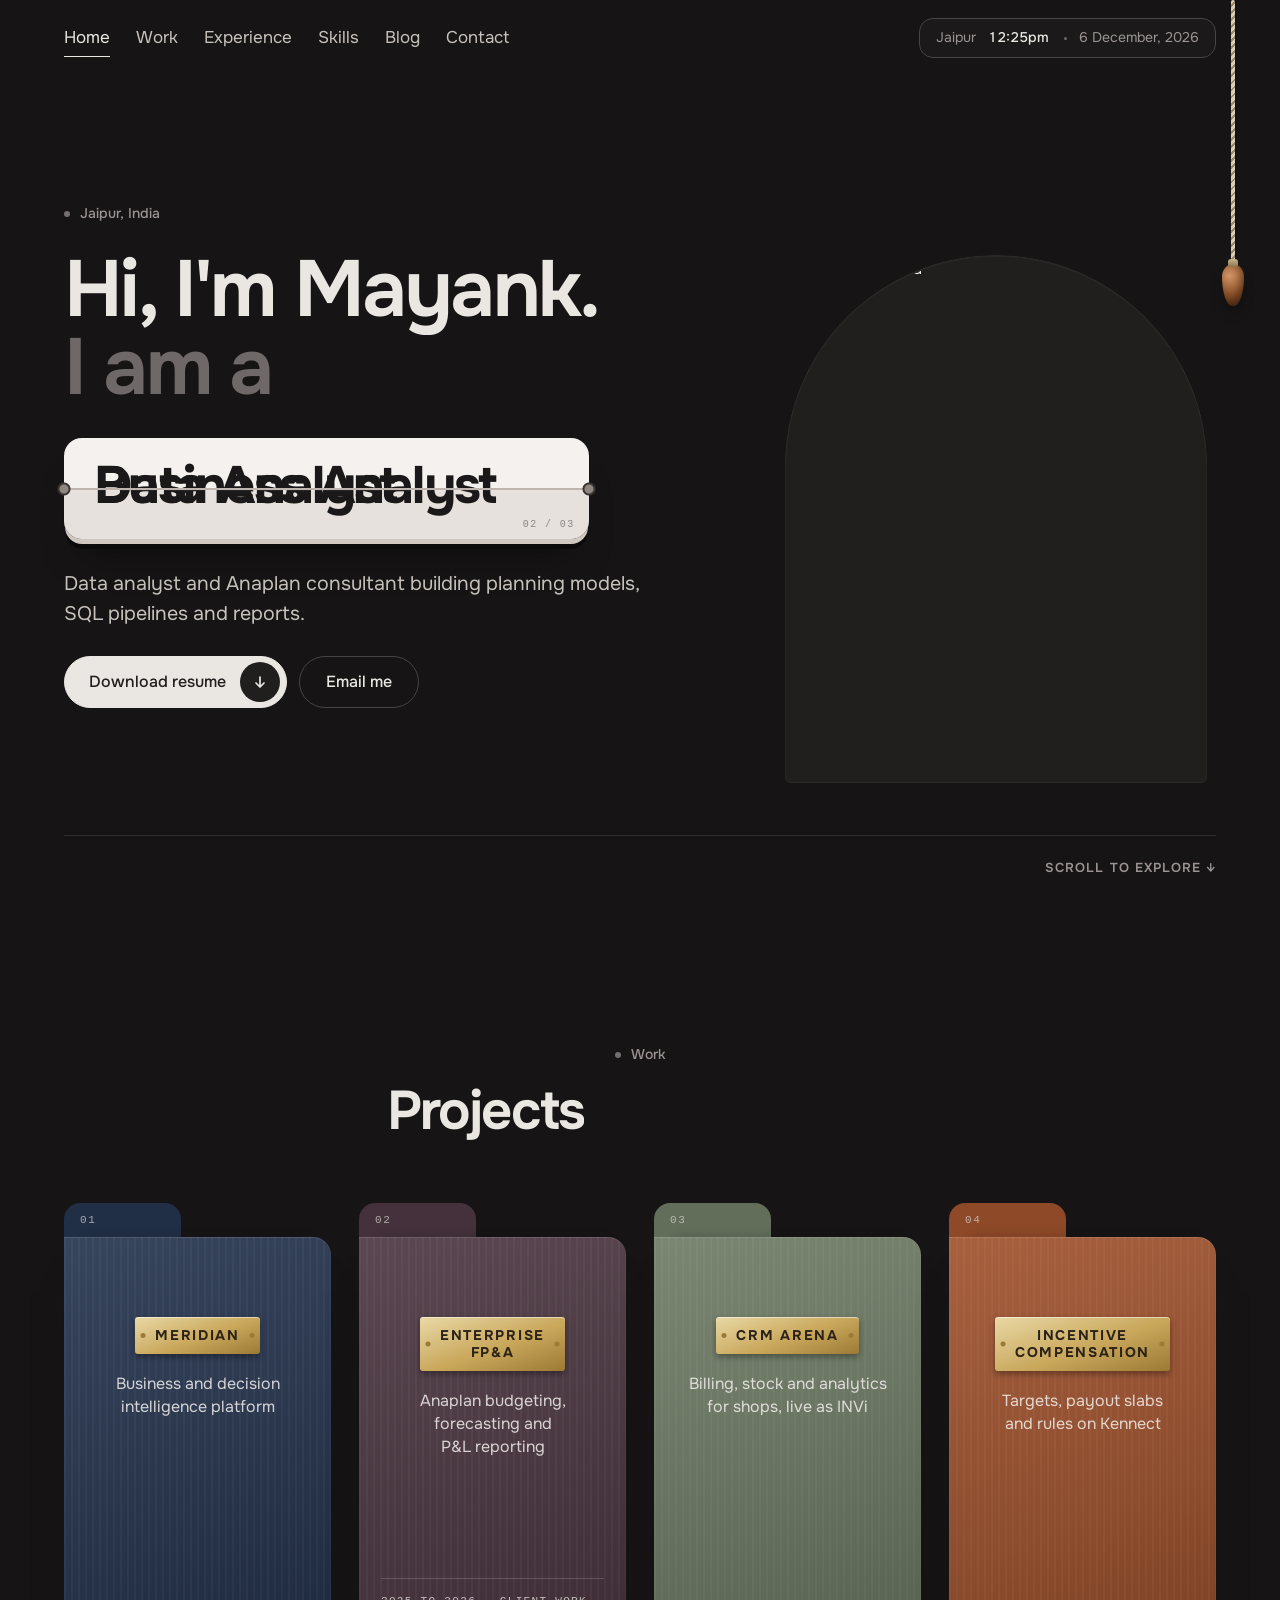
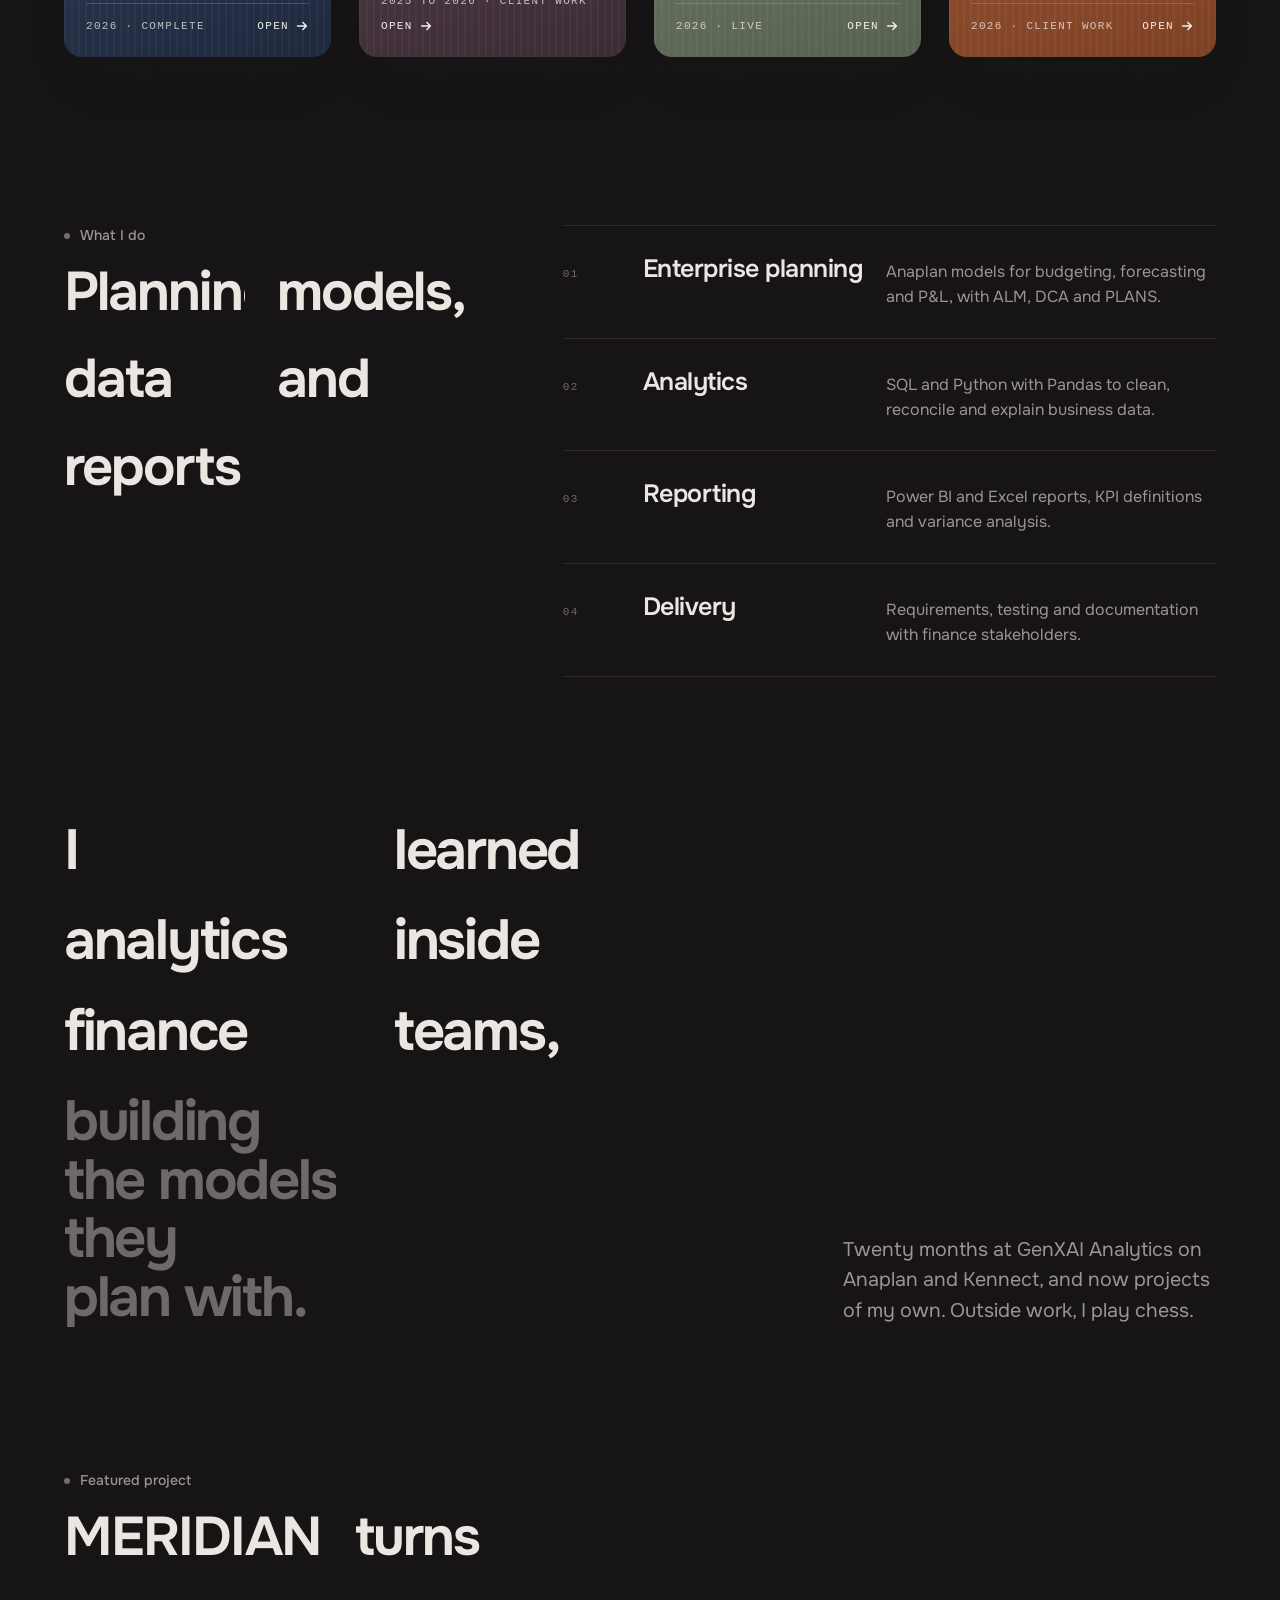
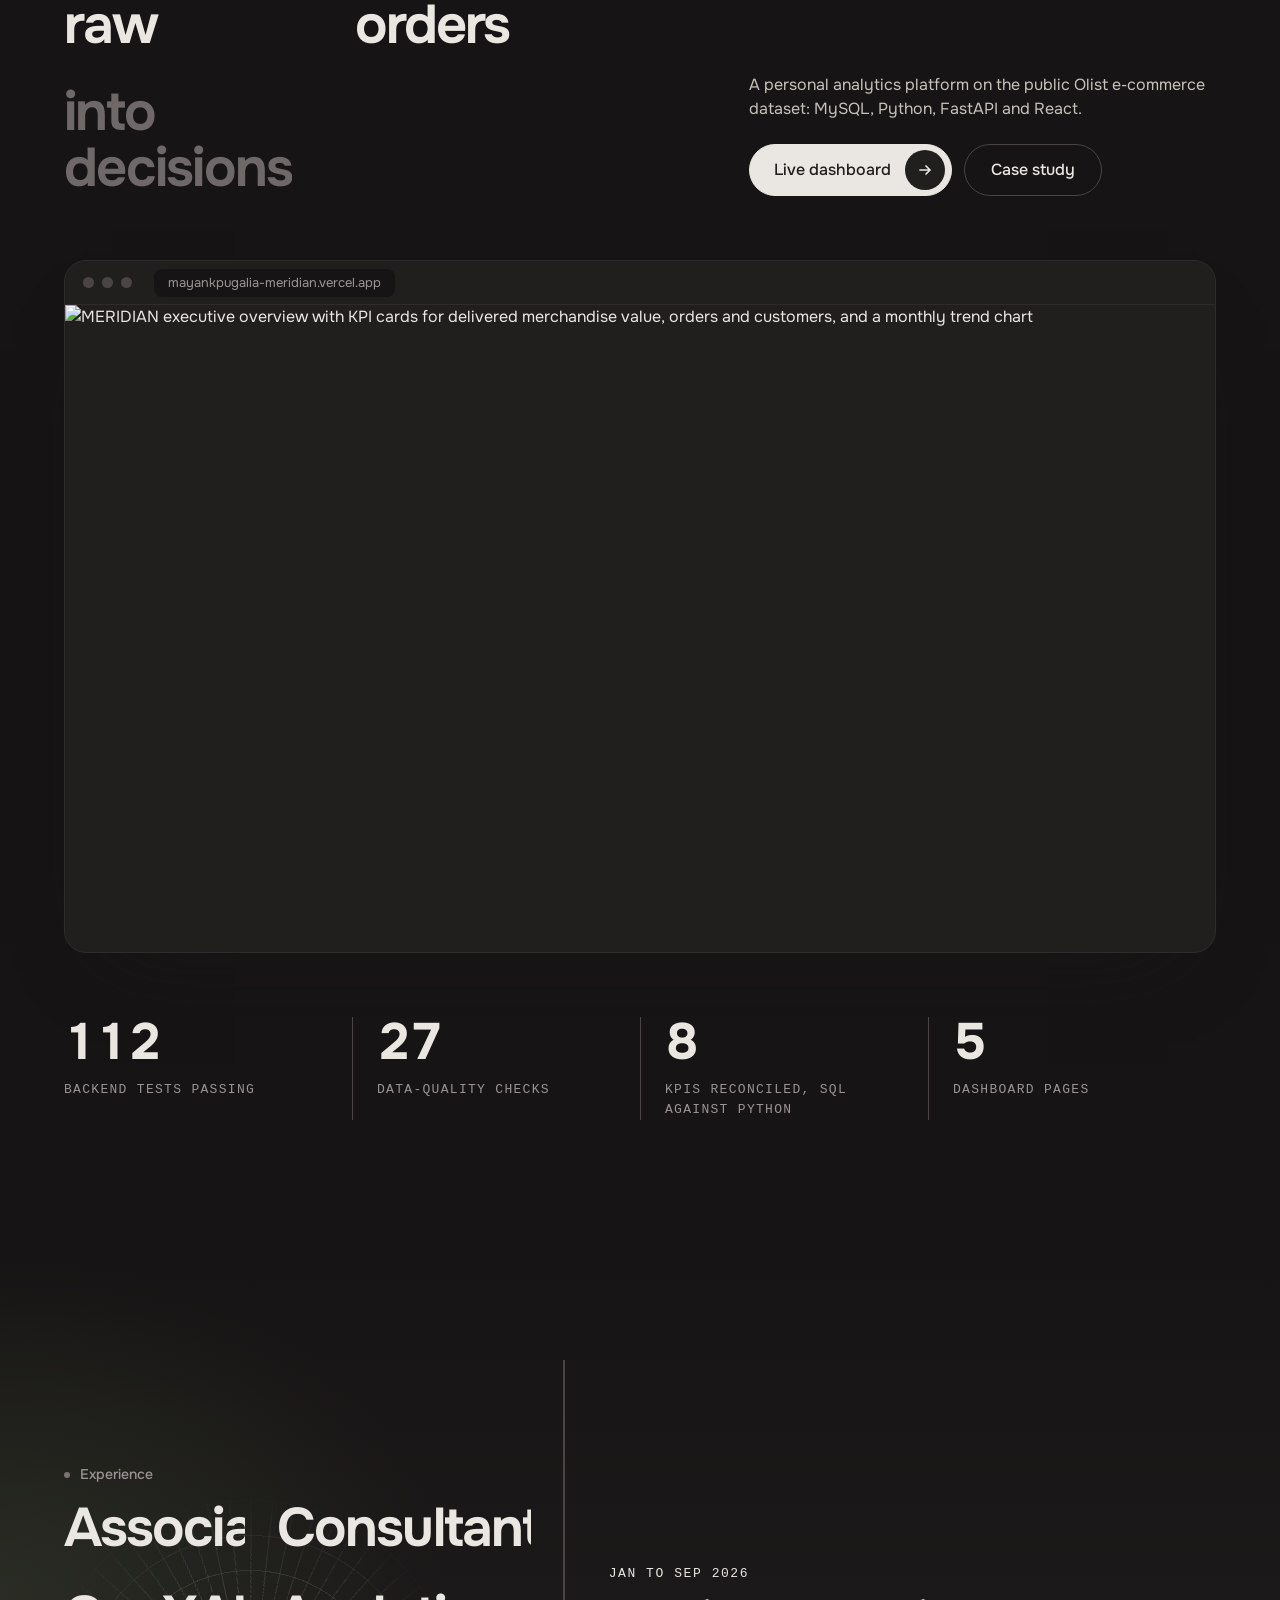
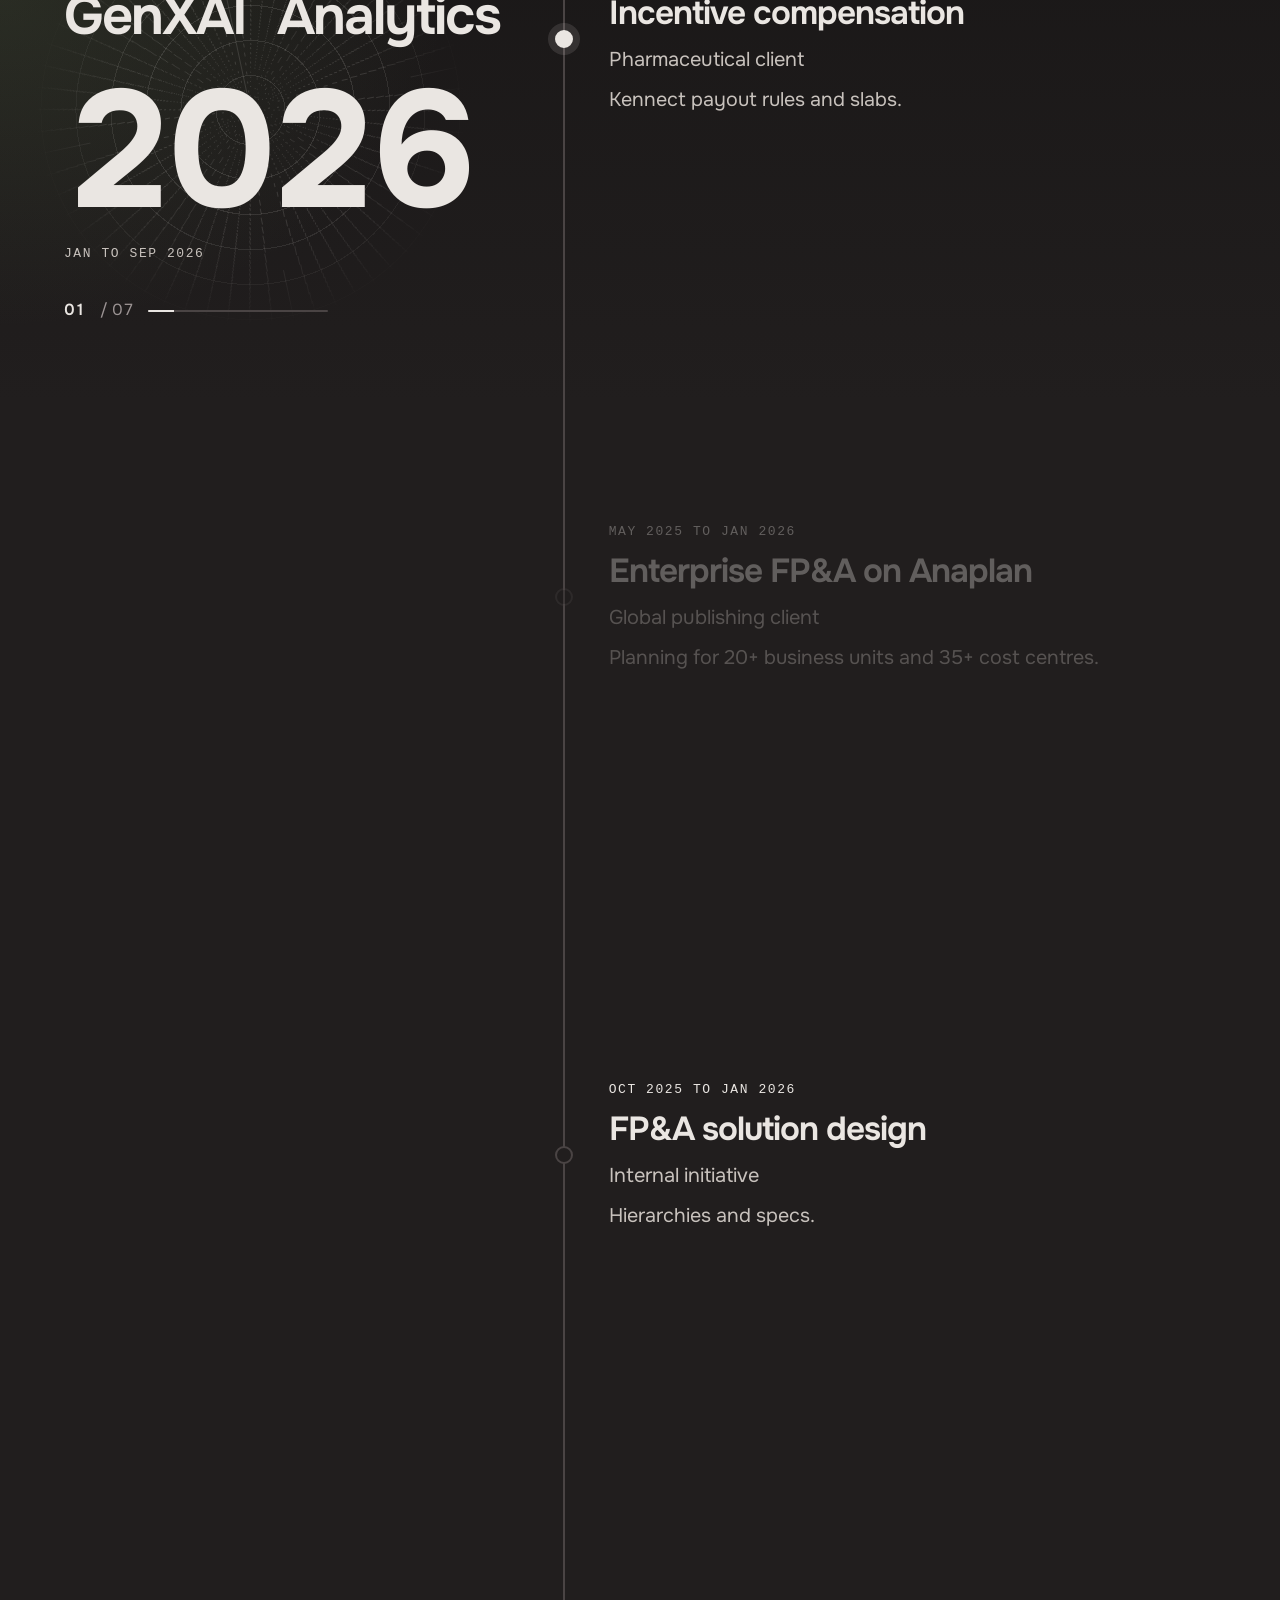
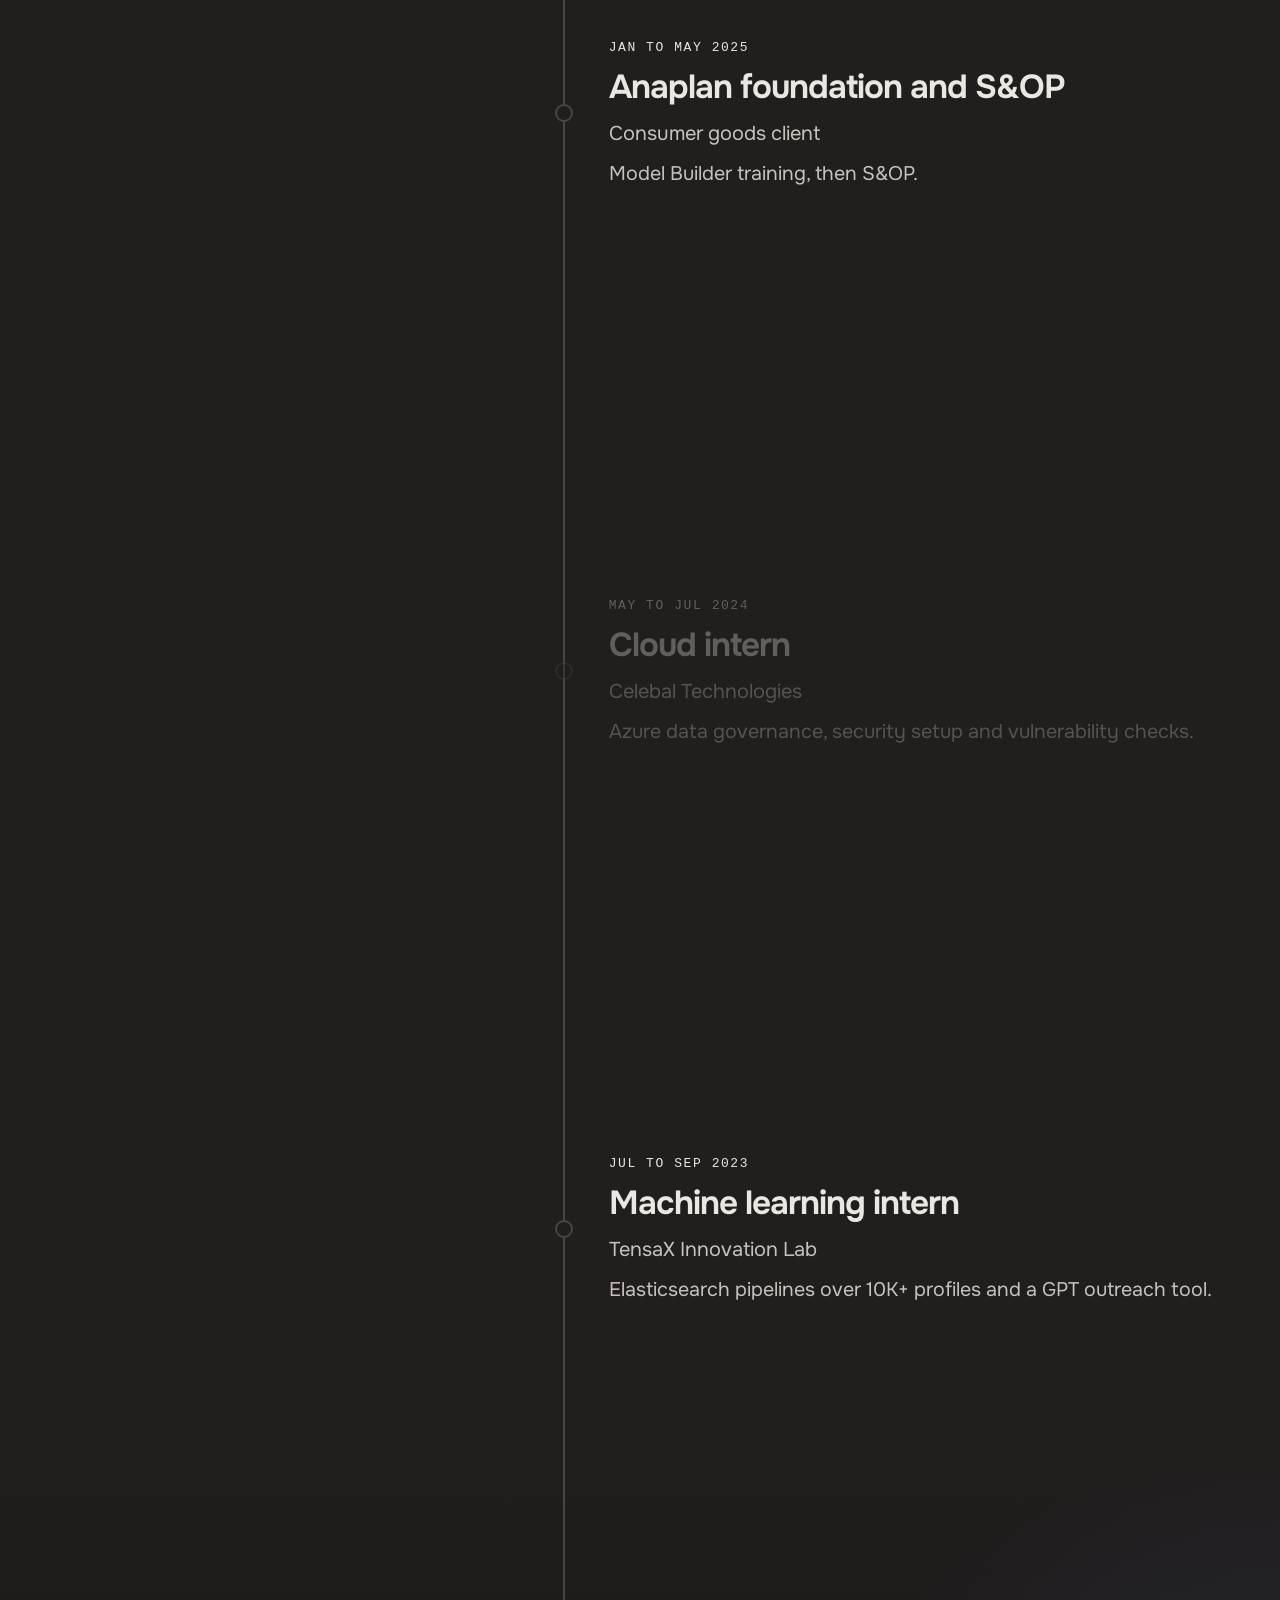
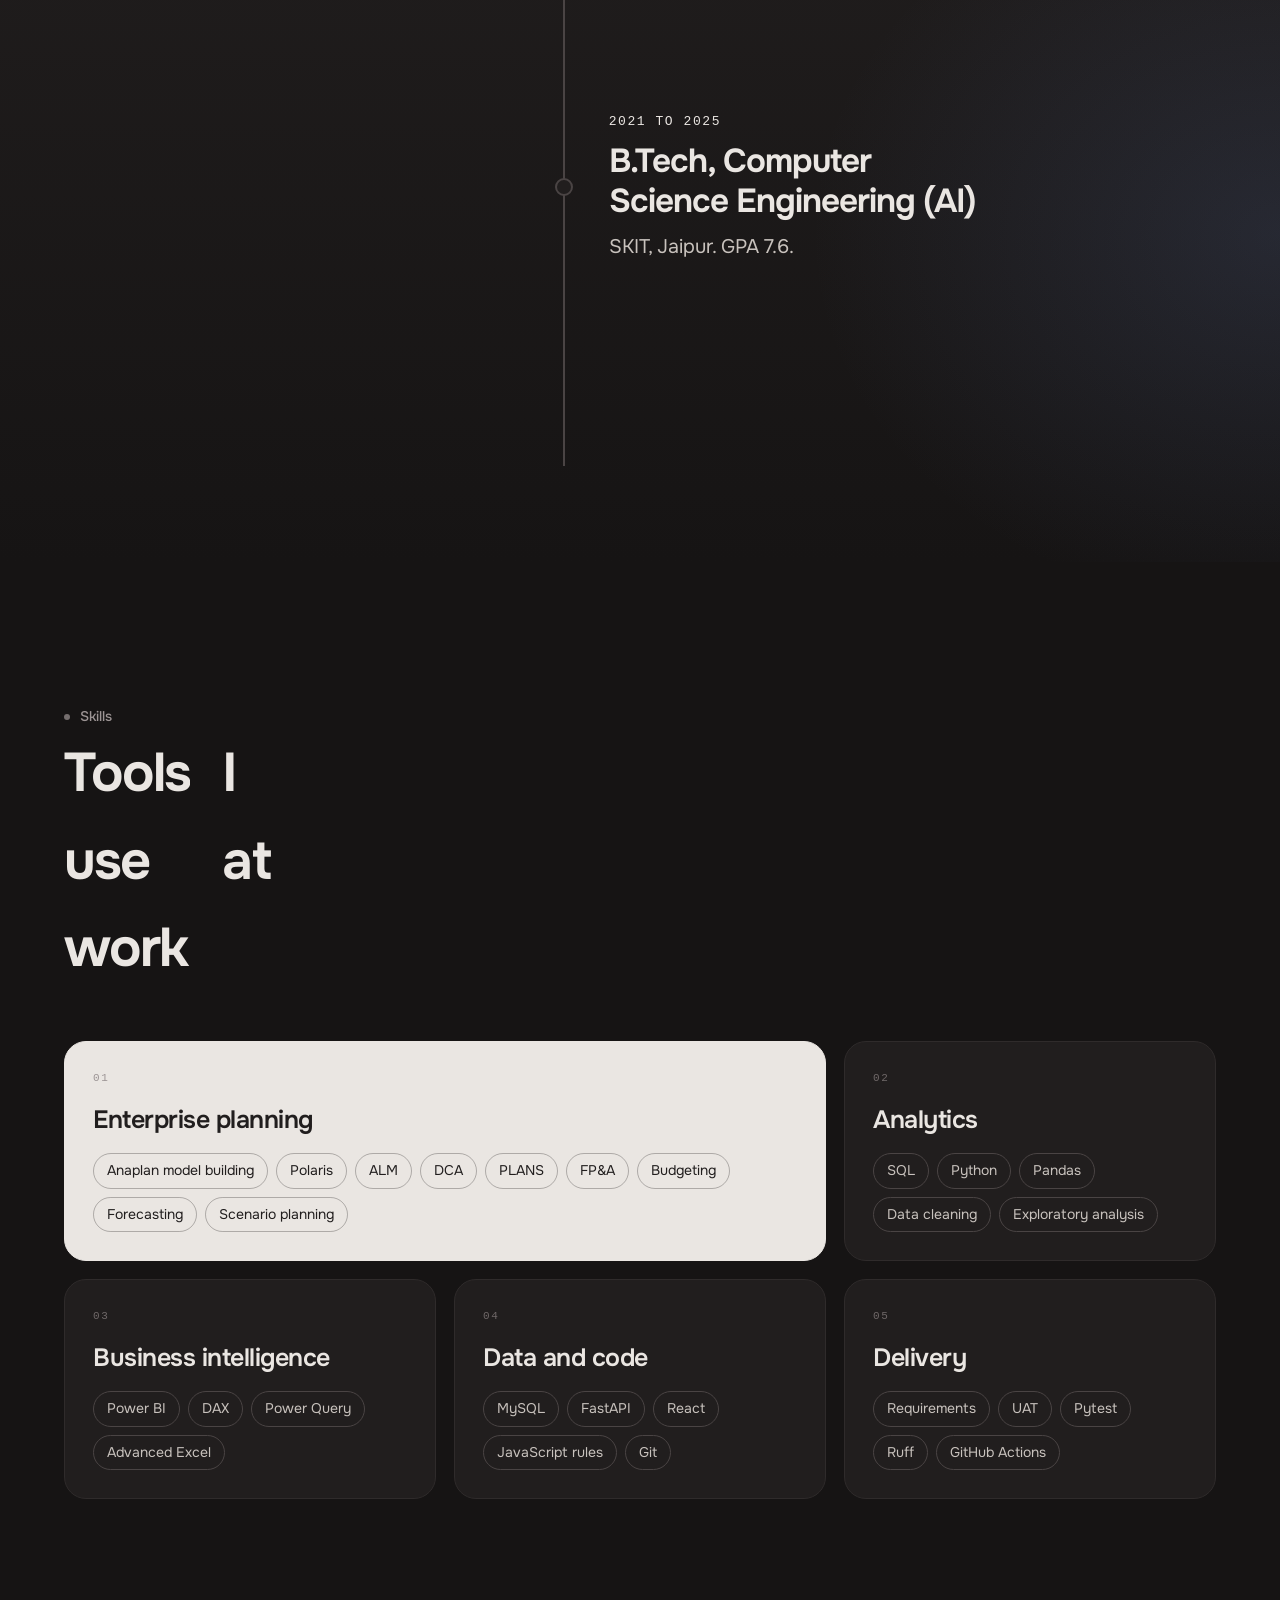
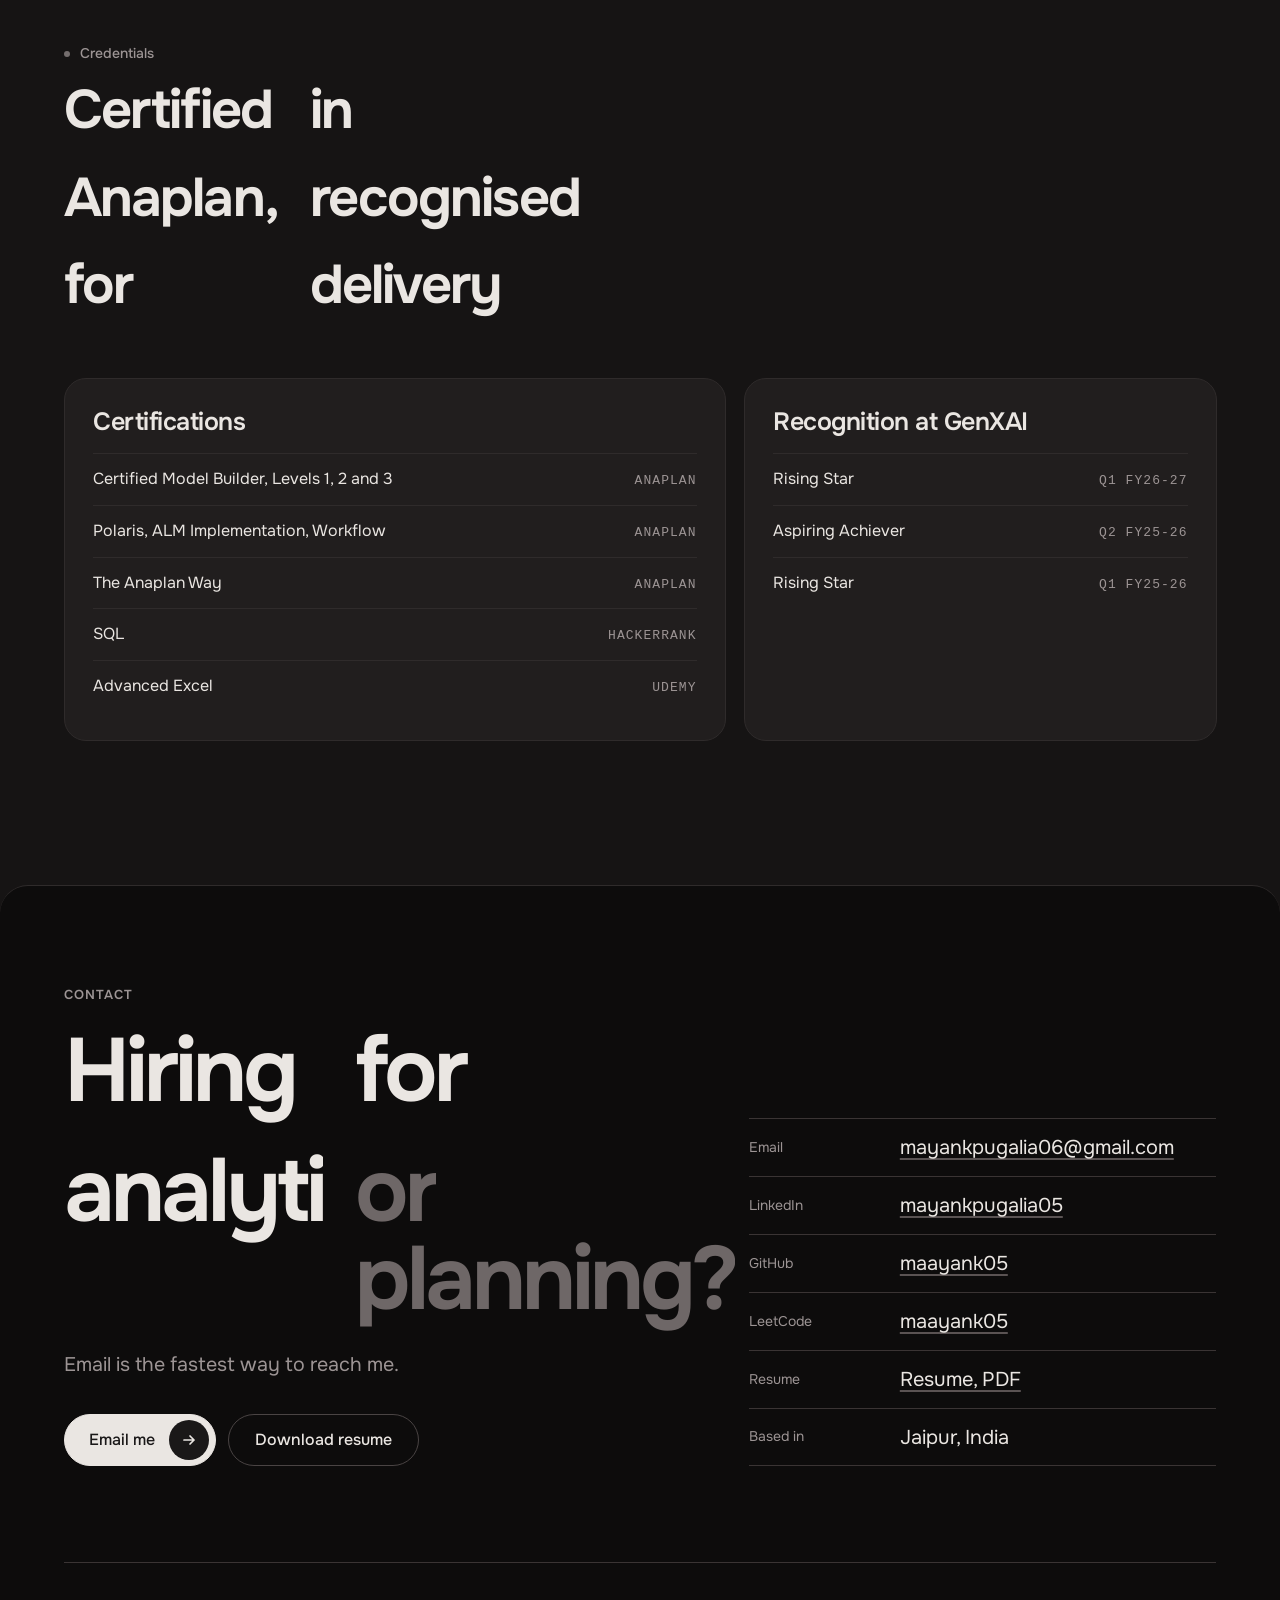
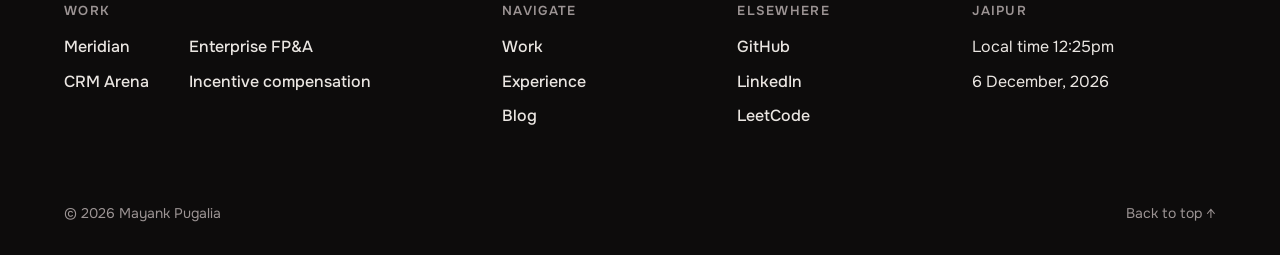
==== commit e893aeb4: "Add motion: smooth scroll, spring hovers, hero entrance, word reveals, photo colour paint, draggable" ====
--- a/index.html
+++ b/index.html
@@ -60,25 +60,25 @@
   <section class="hero container" aria-labelledby="hero-h">
     <div class="hero__grid">
       <div class="hero__text">
-        <p class="eyebrow">Jaipur, India</p>
-        <h1 id="hero-h">Hi, I'm Mayank. <span class="dim">I am a</span></h1>
-        <div class="flap" aria-label="Data analyst, business analyst and Anaplan consultant">
+        <p class="eyebrow" data-in="0">Jaipur, India</p>
+        <h1 id="hero-h"><span class="line"><span>Hi, I'm Mayank.</span></span> <span class="line dim"><span>I am a</span></span></h1>
+        <div class="flap" data-in="3" aria-label="Data analyst, business analyst and Anaplan consultant">
           <span class="flap__word is-on" aria-hidden="true">Data Analyst</span>
           <span class="flap__word" aria-hidden="true">Business Analyst</span>
           <span class="flap__word" aria-hidden="true">Anaplan Consultant</span>
           <span class="flap__count" aria-hidden="true">01 / 03</span>
         </div>
-        <p class="lead">Data analyst and Anaplan consultant building planning models, SQL pipelines and reports.</p>
-        <div class="actions">
+        <p class="lead" data-in="4">Data analyst and Anaplan consultant building planning models, SQL pipelines and reports.</p>
+        <div class="actions" data-in="5">
           <a class="btn btn--primary" href="assets/resume.pdf" download>Download resume <span class="btn__go"><svg viewBox="0 0 16 16" fill="none" stroke="currentColor" stroke-width="1.7" stroke-linecap="round" stroke-linejoin="round" aria-hidden="true"><path d="M8 3v10M4 9l4 4 4-4"/></svg></span></a>
           <a class="btn" href="mailto:mayankpugalia06@gmail.com">Email me</a>
         </div>
       </div>
-      <figure class="hero__photo">
+      <figure class="hero__photo" data-in="2">
         <img src="assets/profile.jpg" width="600" height="600" alt="Mayank Pugalia">
       </figure>
     </div>
-    <div class="hero__foot caps">
+    <div class="hero__foot caps" data-in="6">
       <span>Scroll to explore &darr;</span>
     </div>
   </section>
@@ -129,6 +129,7 @@
     <div class="floor" aria-hidden="true"></div>
   </section>
 
+
   <section class="section container split" aria-labelledby="does-h">
     <div class="head rv">
       <p class="eyebrow">What I do</p>
--- a/css/site.css
+++ b/css/site.css
@@ -62,7 +62,7 @@
 .hero h1 { font-size: clamp(3rem, 6.2vw, 6rem); line-height: .98; max-width: none; }
 .hero h1 .dim { display: block; }
 .hero .lead { color: var(--color-ink-2); max-width: 46ch; }
-.hero__photo { position: relative; margin: 0; justify-self: end; width: min(100%, 440px); aspect-ratio: 4 / 5; padding: 12px; border-radius: 999px 999px 28px 28px; background: var(--color-paper-2); border: var(--rule-hair) solid var(--color-rule); box-shadow: var(--shadow-card); }
+.hero__photo { position: relative; margin: 48px 0 0; justify-self: end; width: min(100%, 440px); aspect-ratio: 4 / 5; padding: 12px; border-radius: 999px 999px 28px 28px; background: var(--color-paper-2); border: var(--rule-hair) solid var(--color-rule); box-shadow: var(--shadow-card); }
 .hero__photo img { width: 100%; height: 100%; object-fit: cover; object-position: 50% 30%; border-radius: 999px 999px 18px 18px; filter: grayscale(1) sepia(.08) contrast(1.06); }
 .hero__foot { display: flex; justify-content: flex-end; gap: var(--space-md); padding-block: 22px; border-top: var(--rule-hair) solid var(--color-rule); }
 .hero__foot span { display: inline-flex; align-items: center; gap: 10px; }
@@ -267,7 +267,7 @@
   .doc-head__text, .part > h2, .part > .part__body { grid-column: 1 / -1; }
   .shots, .shots--even { grid-template-columns: minmax(0, 1fr); }
   .hero__grid, .feature__head { grid-template-columns: minmax(0, 1fr); }
-  .hero__photo { justify-self: start; width: min(78%, 300px); order: -1; }
+  .hero__photo { justify-self: center; width: min(78%, 300px); margin-top: var(--space-lg); }
   .hero__text { gap: 22px; }
 }
 @media (max-width: 40rem) {
@@ -322,3 +322,56 @@
 @media (max-width: 76rem) { .cord { right: 8px; } }
 @media (max-width: 60rem) { .cord { right: 108px; height: 112px; } }
 html.theming, html.theming * { transition: background-color .45s ease, color .45s ease, border-color .45s ease !important; }
+
+/* ---------- motion layer (js/motion.js) ---------- */
+/* header slides away while reading down, returns on the way up */
+.top { transition: background-color var(--dur-short) var(--ease-out), box-shadow var(--dur-short) var(--ease-out), translate .5s var(--ease-out); }
+.top.is-away { translate: 0 -100%; }
+
+/* hero entrance: lines rise out of masks, then the board, copy, buttons and portrait follow */
+.line { display: block; overflow: hidden; padding-bottom: .08em; margin-bottom: -.08em; }
+.line > span { display: inline-block; }
+.js .hero .line > span { transform: translateY(105%); transition: transform 1.1s var(--ease-out); }
+.js .hero [data-in] { opacity: 0; transform: translateY(22px); transition: opacity .9s var(--ease-out), transform 1s var(--ease-out); }
+.js .hero .hero__photo[data-in] { transform: translateY(40px) scale(.96); clip-path: inset(18% 0 0 0 round 999px 999px 28px 28px); transition: opacity 1.1s var(--ease-out), transform 1.4s var(--ease-out), clip-path 1.4s var(--ease-out); }
+.js .flap[data-in] { transform: perspective(800px) rotateX(-55deg) translateY(10px); transform-origin: 50% 0; }
+.is-ready .hero .line > span, .is-ready .hero [data-in] { transform: none; opacity: 1; }
+.is-ready .hero .hero__photo[data-in] { clip-path: inset(0 0 0 0 round 999px 999px 28px 28px); }
+
+/* headings: words rise one after another when they enter the screen */
+.w { display: inline-block; overflow: hidden; vertical-align: top; padding-bottom: .1em; margin-bottom: -.1em; }
+.w > span { display: inline-block; transform: translateY(108%); transition: transform 1s var(--ease-out); transition-delay: calc(var(--i, 0) * 45ms); }
+.split.in .w > span, .w.in > span { transform: none; }
+
+/* spring-driven elements: JS writes the transform, CSS stays out of the way */
+.spring { will-change: transform; transition: none !important; }
+.js-tilt .folder:hover, .js-tilt .folder:focus-visible { transform: none; }
+.js-tilt .folder { transform-style: preserve-3d; }
+
+/* the portrait paints into colour under the cursor */
+.hero__photo .paint { position: absolute; inset: 12px; width: calc(100% - 24px); height: calc(100% - 24px); border-radius: 999px 999px 18px 18px; pointer-events: none; }
+.hero__photo { cursor: crosshair; }
+.hero__hint { position: absolute; left: 50%; bottom: -34px; translate: -50% 0; font-size: var(--text-xs); color: var(--color-faint); white-space: nowrap; transition: opacity .6s var(--ease-out); }
+.hero__photo.is-painted .hero__hint { opacity: 0; }
+
+/* a label that trails the cursor over work you can open */
+.cursor-tag { position: fixed; left: 0; top: 0; z-index: var(--z-tooltip); display: grid; place-items: center; width: 92px; height: 92px; margin: -46px 0 0 -46px; border-radius: 50%; background: var(--color-ink); color: var(--color-paper); font-size: var(--text-sm); font-weight: 600; pointer-events: none; transform: scale(0); will-change: transform; }
+
+/* the cord: stretched by drag, swung by springs */
+.cord { touch-action: none; transform: translate3d(0, var(--pull, 0px), 0) rotate(var(--ang, 0deg)); }
+.cord[data-physics] { animation: none !important; cursor: grab; }
+.cord.is-dragging { cursor: grabbing; }
+.cord__rope { top: calc(-1 * var(--pull, 0px)); }
+.cord__hint { position: absolute; right: 30px; bottom: 6px; white-space: nowrap; font-size: var(--text-xs); color: var(--color-faint); opacity: 0; transform: translateX(6px); transition: opacity .3s, transform .3s var(--ease-out); pointer-events: none; }
+.cord:hover .cord__hint { opacity: 1; transform: none; }
+
+/* theme change: one circular reveal from the cord instead of a crossfade */
+::view-transition-old(root), ::view-transition-new(root) { animation: none; mix-blend-mode: normal; }
+::view-transition-new(root) { z-index: 2; }
+.cord { view-transition-name: cord; }
+
+/* staggered groups */
+.js .folders .rv, .js .cards .rv, .js .ledger .rv { transition-delay: calc(var(--i, 0) * 90ms); }
+@media (prefers-reduced-motion: reduce) {
+  .js .hero .line > span, .js .hero [data-in], .w > span { transform: none !important; opacity: 1 !important; clip-path: none !important; }
+}
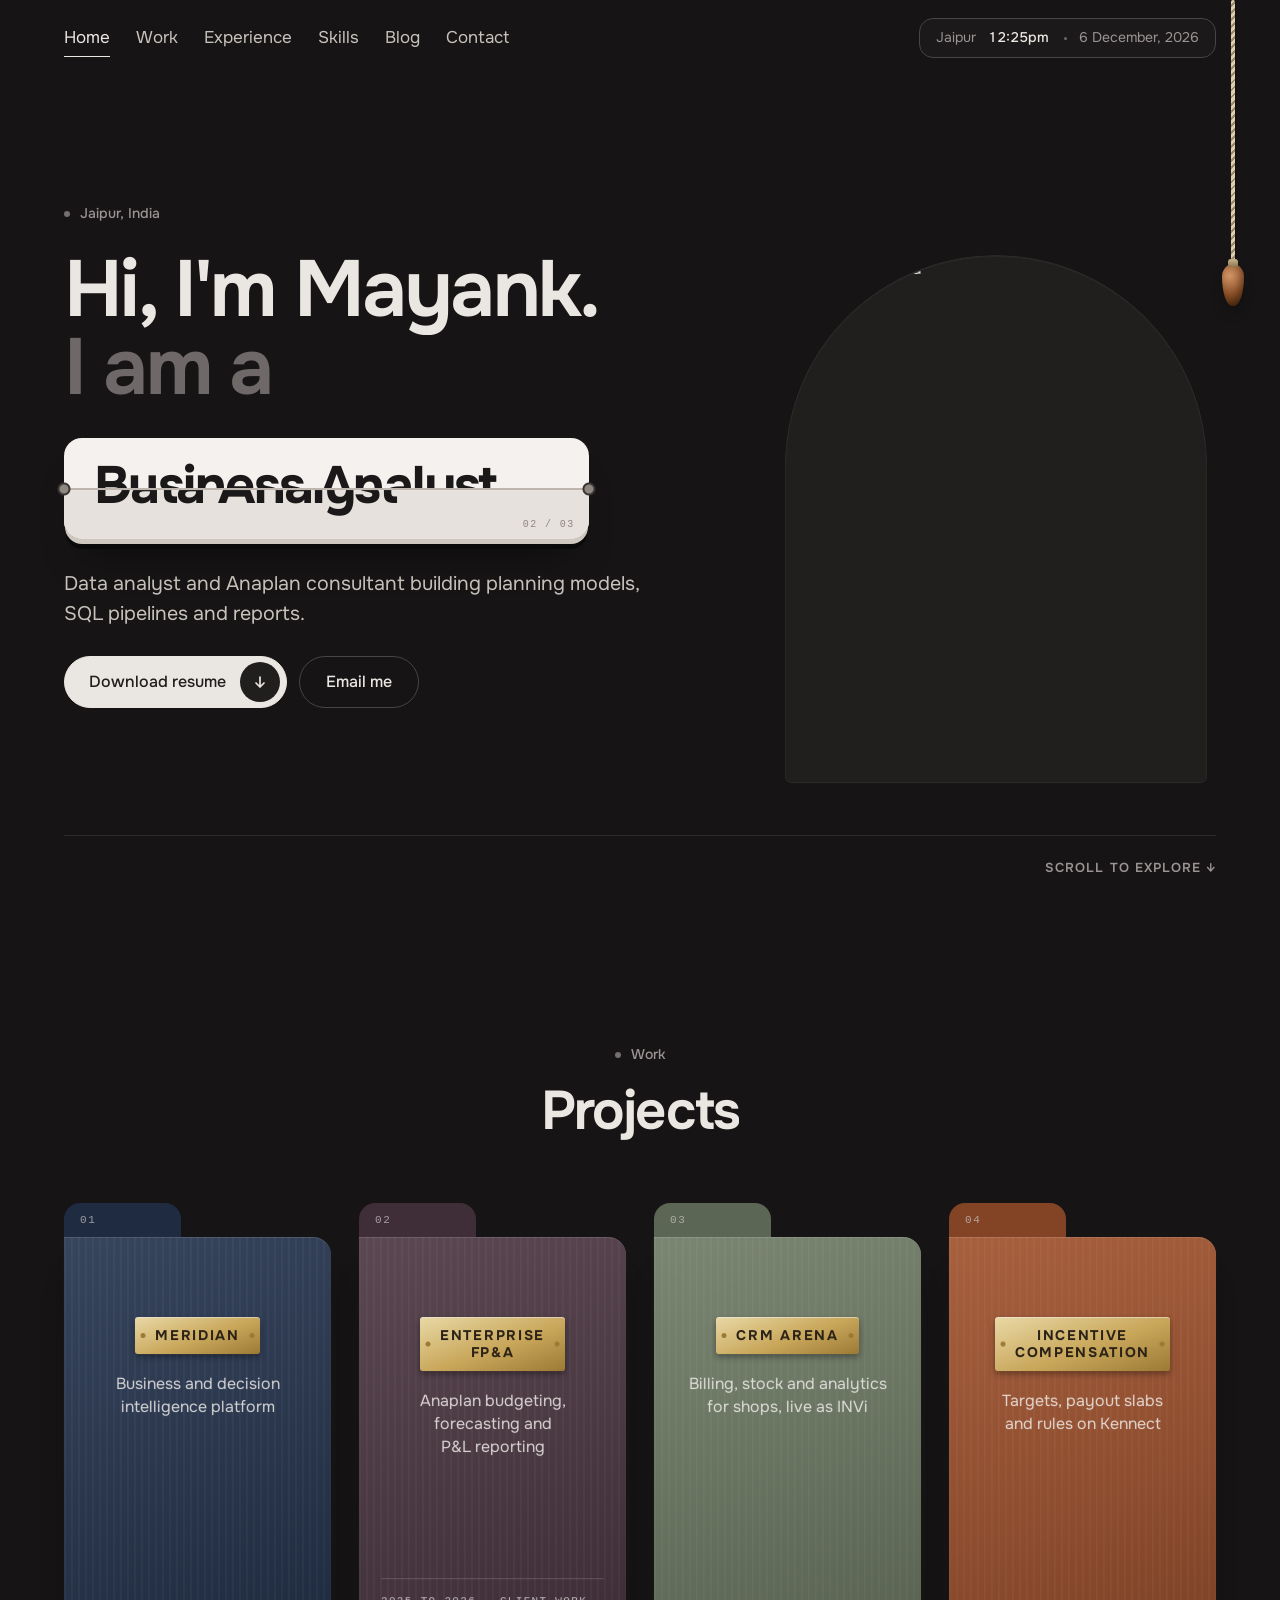
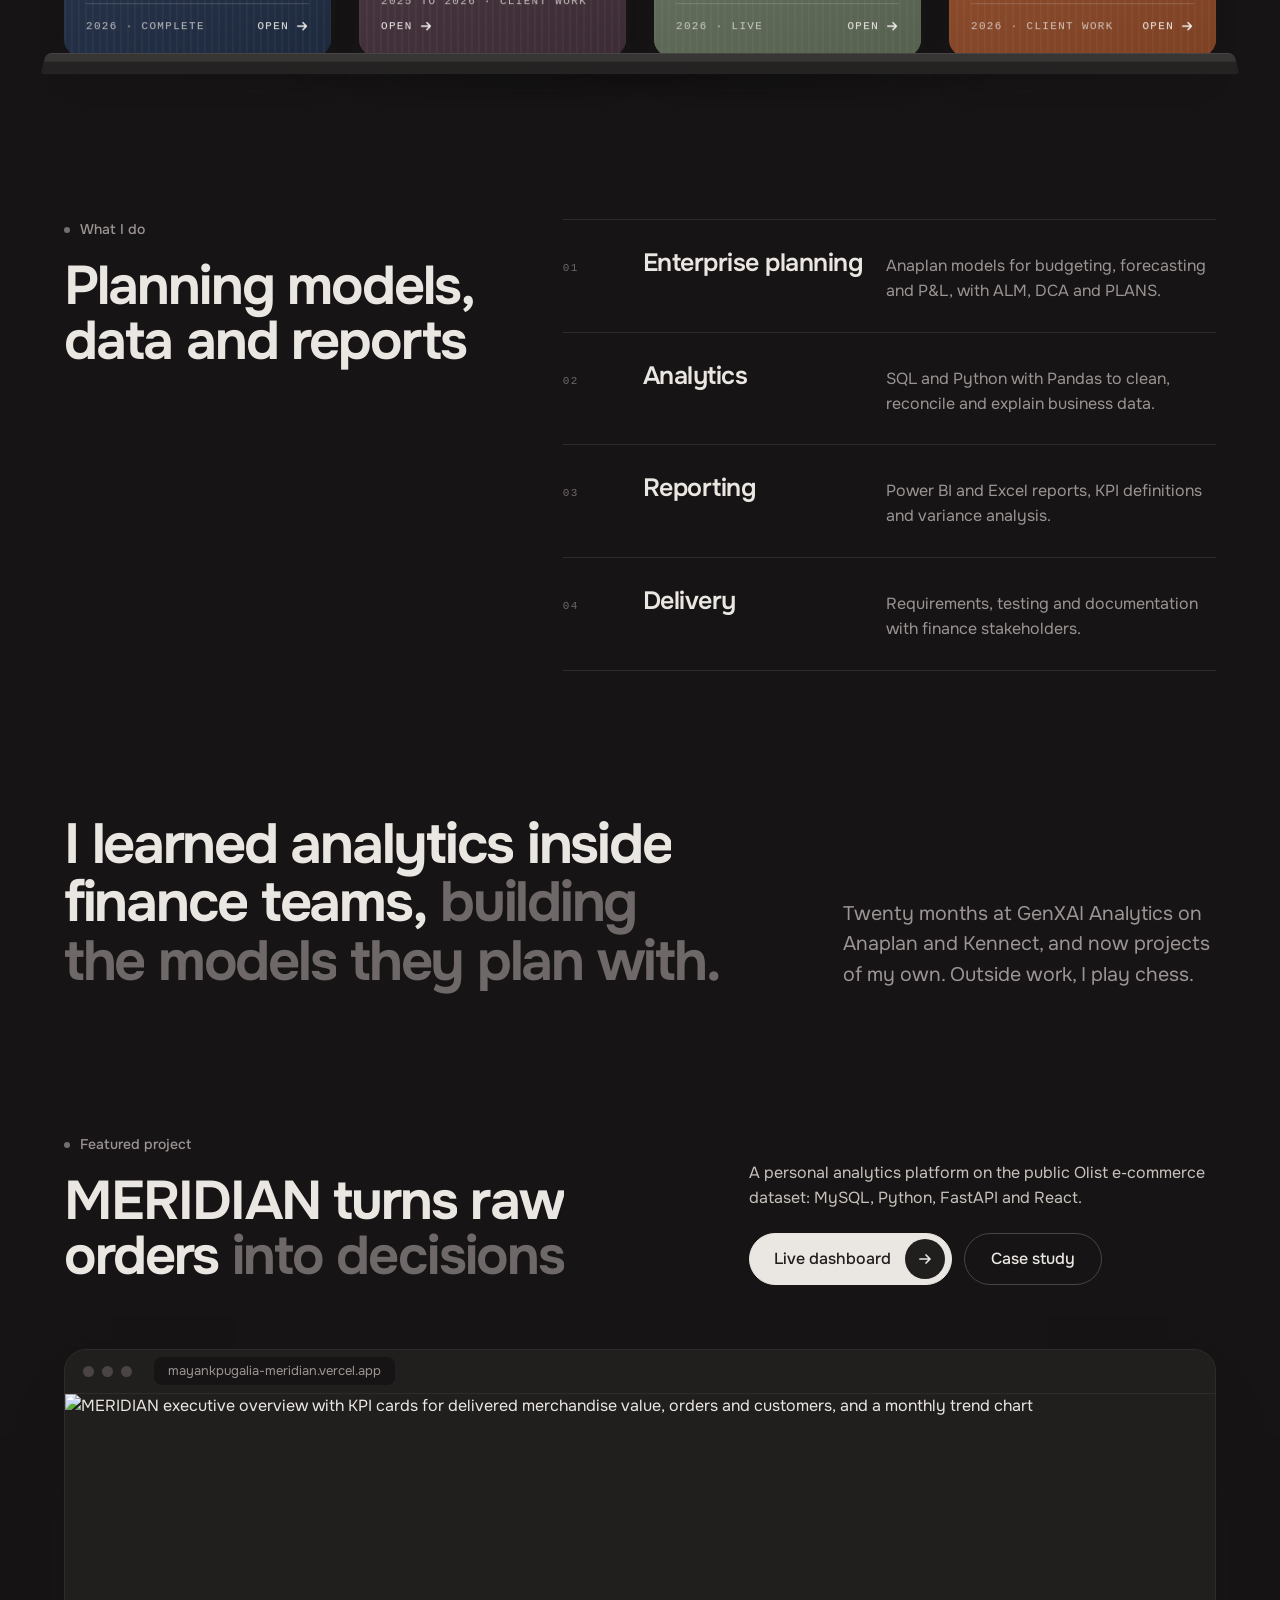
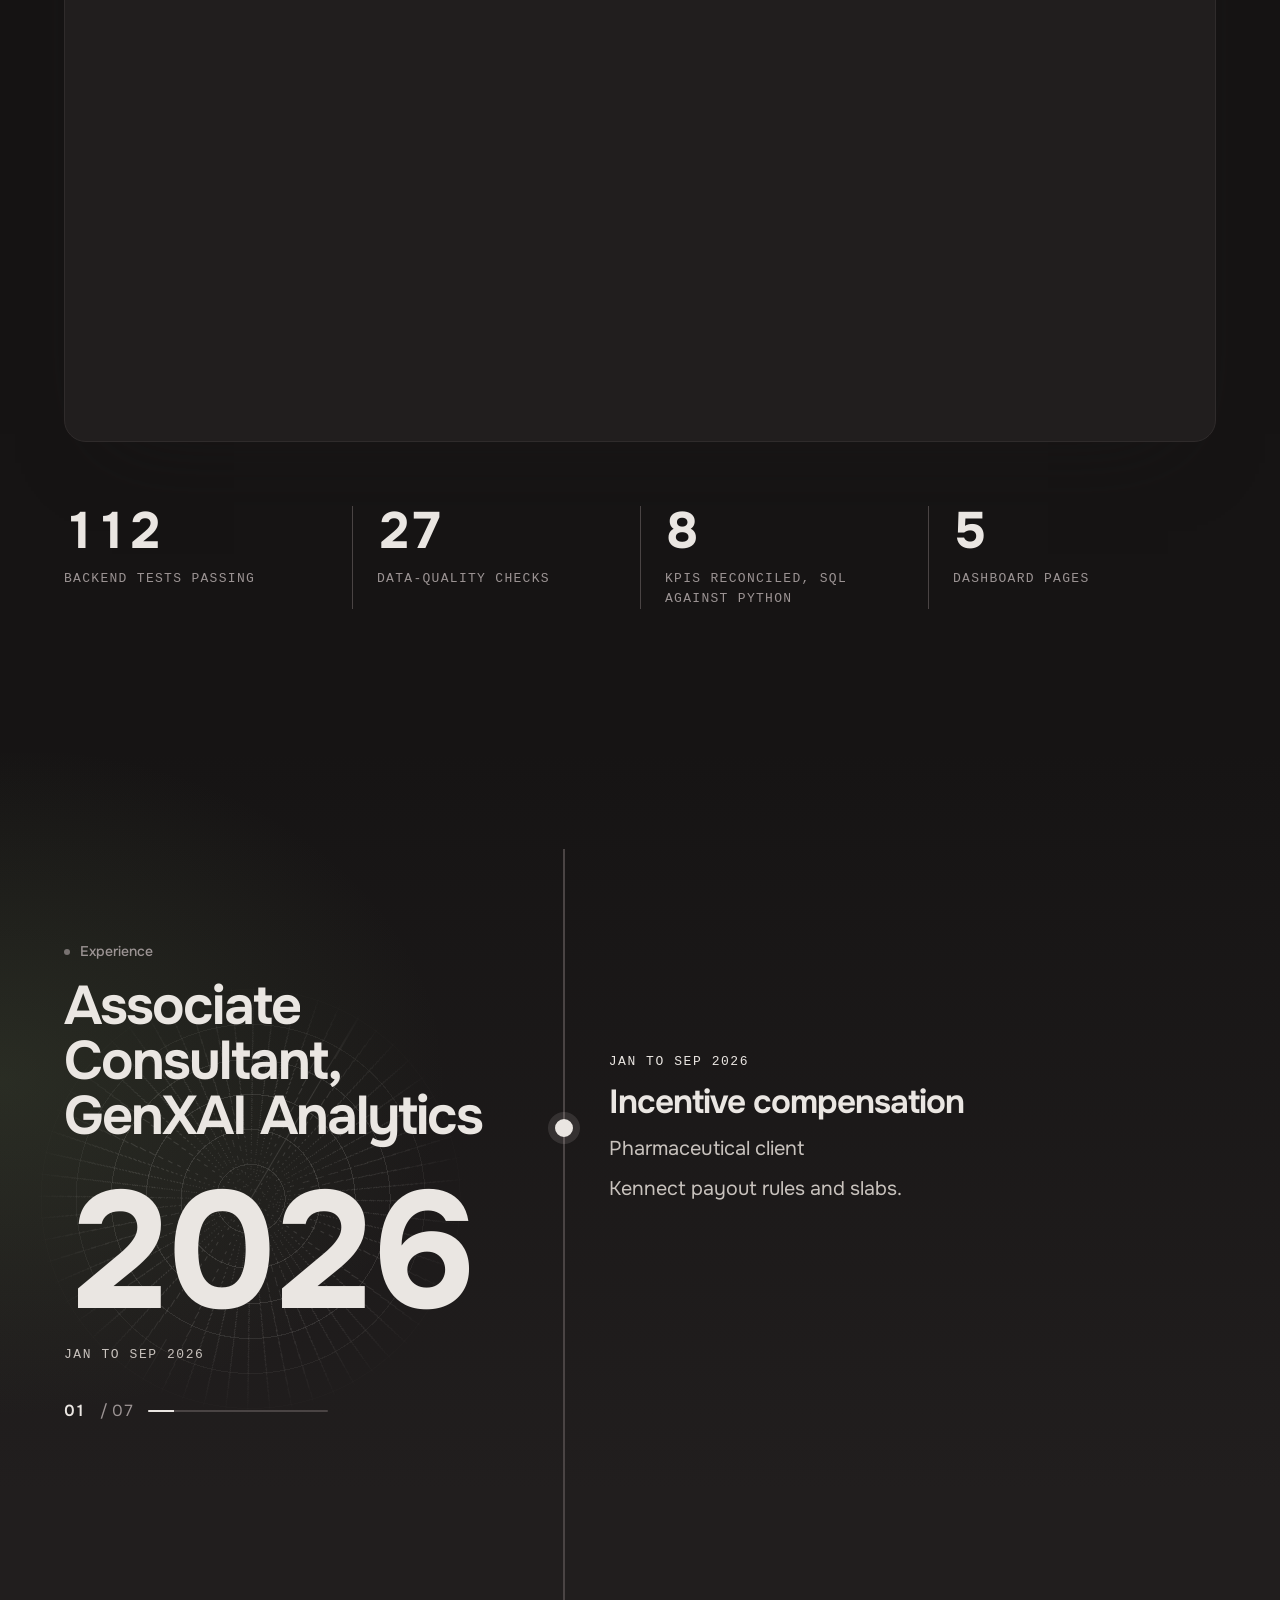
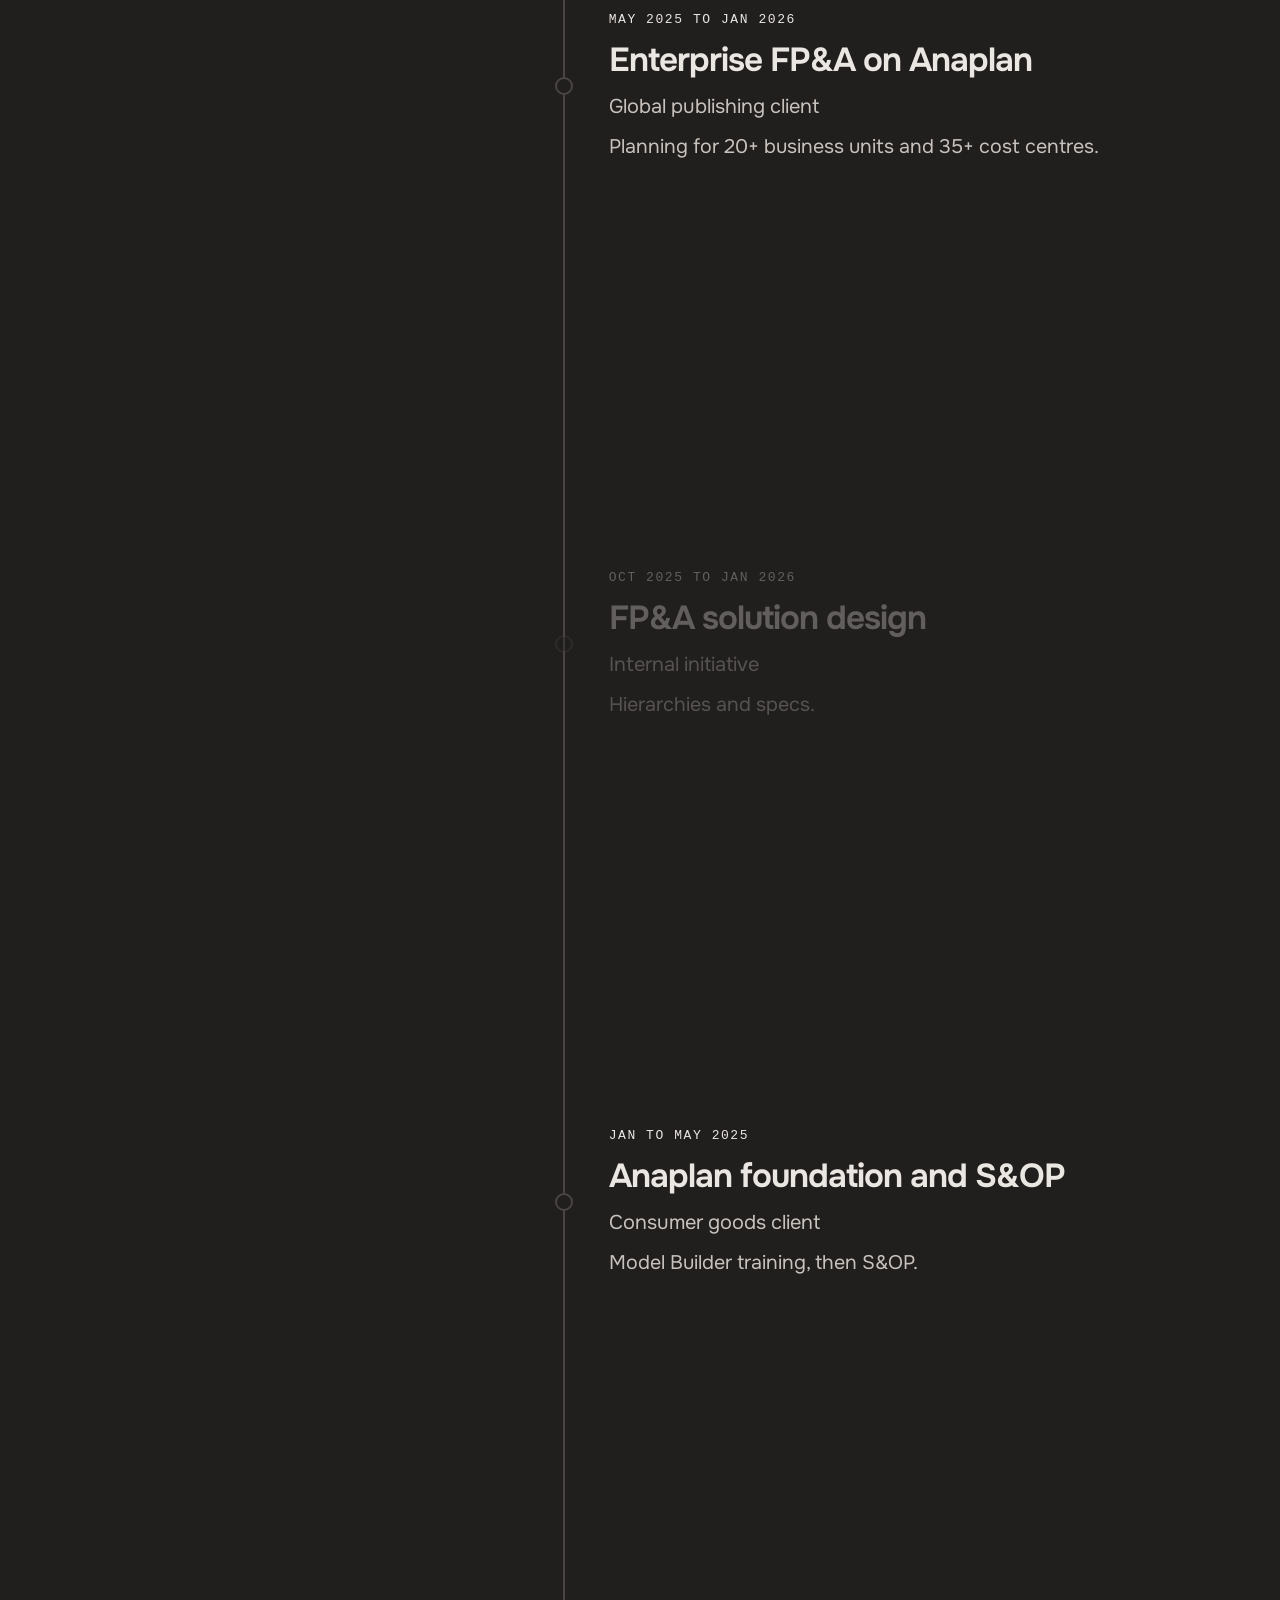
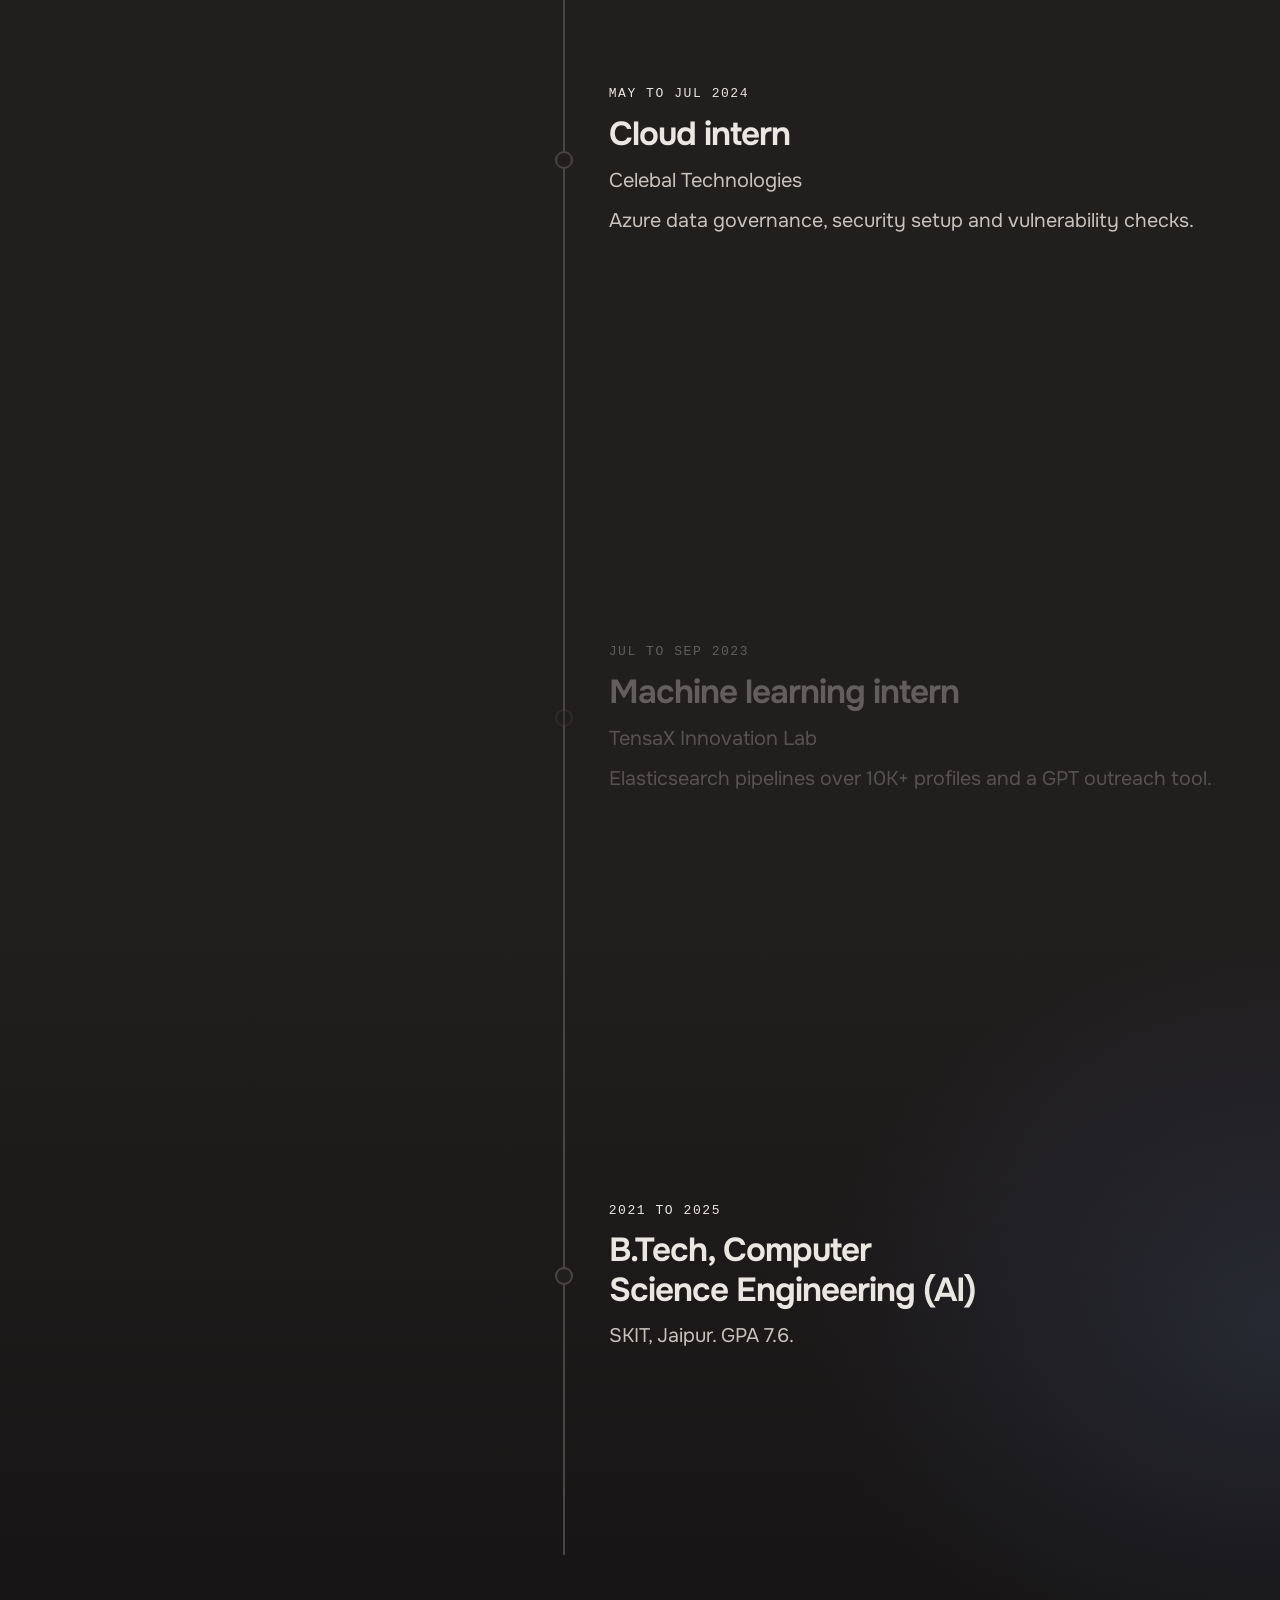
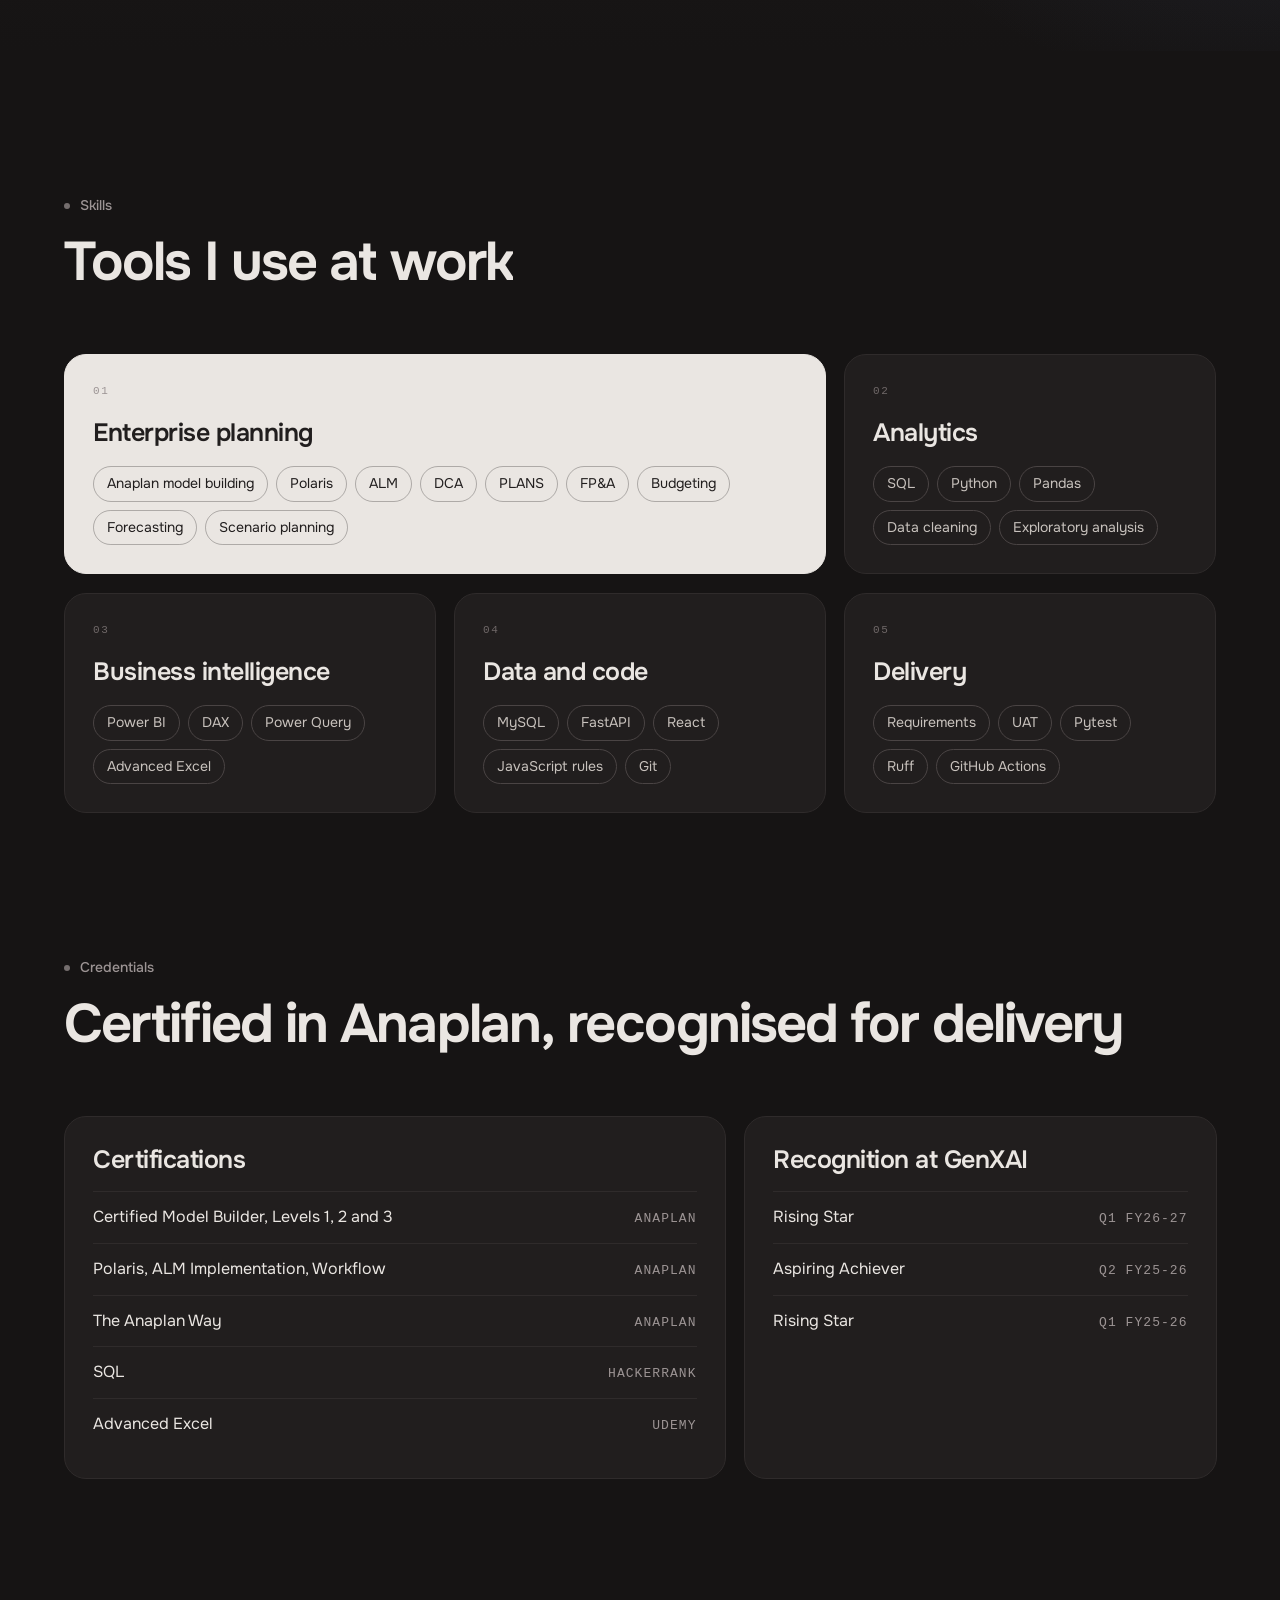
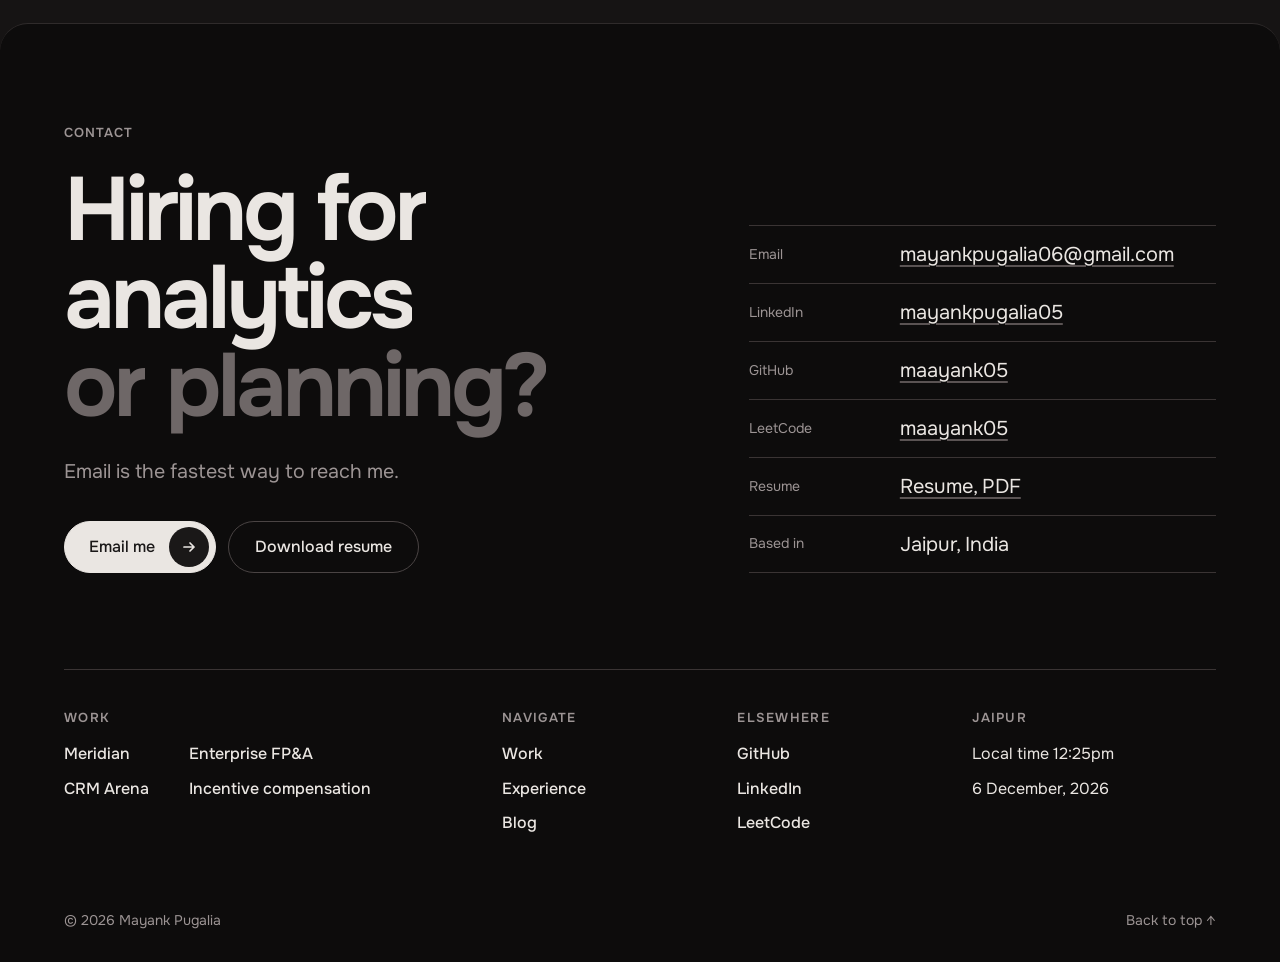
==== commit 2c906c3c: "Fix heading layout, add 3D folder lids, shelf, split-flap board and portrait tilt The word-reveal cl" ====
--- a/index.html
+++ b/index.html
@@ -91,7 +91,13 @@
     <ol class="folders">
       <li class="rv"><a class="folder" href="projects/meridian.html">
         <span class="folder__tab" aria-hidden="true">01</span>
-        <span class="folder__sheet" aria-hidden="true"></span>
+        <span class="folder__back" aria-hidden="true">
+          <span class="folder__sheet">
+            <b>Meridian</b>
+            <ul><li>MySQL, Python, FastAPI and React</li><li>112 backend tests, 27 data&#8209;quality checks</li><li>Live demo with simulator presets</li></ul>
+            <span class="folder__cta">Click to open <svg viewBox="0 0 16 16" fill="none" stroke="currentColor" stroke-width="1.7" stroke-linecap="round" stroke-linejoin="round" aria-hidden="true"><path d="M3 8h10M9 4l4 4-4 4"/></svg></span>
+          </span>
+        </span>
         <span class="folder__body">
           <span class="folder__plate">Meridian</span>
           <span class="folder__what">Business and decision intelligence platform</span>
@@ -100,7 +106,13 @@
       </a></li>
       <li class="rv"><a class="folder" href="projects/enterprise-fpa.html">
         <span class="folder__tab" aria-hidden="true">02</span>
-        <span class="folder__sheet" aria-hidden="true"></span>
+        <span class="folder__back" aria-hidden="true">
+          <span class="folder__sheet">
+            <b>Enterprise FP&amp;A</b>
+            <ul><li>20+ business units, 35+ cost centres</li><li>Revenue, OPEX and P&amp;L modules</li><li>Driver&#8209;based planning and scenarios</li></ul>
+            <span class="folder__cta">Click to open <svg viewBox="0 0 16 16" fill="none" stroke="currentColor" stroke-width="1.7" stroke-linecap="round" stroke-linejoin="round" aria-hidden="true"><path d="M3 8h10M9 4l4 4-4 4"/></svg></span>
+          </span>
+        </span>
         <span class="folder__body">
           <span class="folder__plate">Enterprise<br>FP&amp;A</span>
           <span class="folder__what">Anaplan budgeting, forecasting and P&amp;L reporting</span>
@@ -109,7 +121,13 @@
       </a></li>
       <li class="rv"><a class="folder" href="projects/crm-arena.html">
         <span class="folder__tab" aria-hidden="true">03</span>
-        <span class="folder__sheet" aria-hidden="true"></span>
+        <span class="folder__back" aria-hidden="true">
+          <span class="folder__sheet">
+            <b>CRM Arena</b>
+            <ul><li>Orders, invoices and part payments</li><li>Stock levels with low&#8209;stock warnings</li><li>Analytics a shopkeeper can read</li></ul>
+            <span class="folder__cta">Click to open <svg viewBox="0 0 16 16" fill="none" stroke="currentColor" stroke-width="1.7" stroke-linecap="round" stroke-linejoin="round" aria-hidden="true"><path d="M3 8h10M9 4l4 4-4 4"/></svg></span>
+          </span>
+        </span>
         <span class="folder__body">
           <span class="folder__plate">CRM Arena</span>
           <span class="folder__what">Billing, stock and analytics for shops, live as INVi</span>
@@ -118,7 +136,13 @@
       </a></li>
       <li class="rv"><a class="folder" href="projects/incentive-compensation.html">
         <span class="folder__tab" aria-hidden="true">04</span>
-        <span class="folder__sheet" aria-hidden="true"></span>
+        <span class="folder__back" aria-hidden="true">
+          <span class="folder__sheet">
+            <b>Incentive compensation</b>
+            <ul><li>Kennect rules, SQL and JavaScript</li><li>Targets, achievement slabs and payouts</li><li>Audit&#8209;ready payout reporting</li></ul>
+            <span class="folder__cta">Click to open <svg viewBox="0 0 16 16" fill="none" stroke="currentColor" stroke-width="1.7" stroke-linecap="round" stroke-linejoin="round" aria-hidden="true"><path d="M3 8h10M9 4l4 4-4 4"/></svg></span>
+          </span>
+        </span>
         <span class="folder__body">
           <span class="folder__plate">Incentive<br>compensation</span>
           <span class="folder__what">Targets, payout slabs and rules on Kennect</span>
@@ -126,7 +150,7 @@
         </span>
       </a></li>
     </ol>
-    <div class="floor" aria-hidden="true"></div>
+    <div class="shelf" aria-hidden="true"></div>
   </section>
 
 
--- a/css/site.css
+++ b/css/site.css
@@ -88,25 +88,43 @@
 
 /* ---------- work: four project folders ---------- */
 .folders { display: grid; grid-template-columns: repeat(4, minmax(0, 1fr)); gap: 28px; padding: 0; margin: 0; list-style: none; }
-.folder { --c: var(--folder-1); position: relative; display: block; padding-top: 34px; color: #F1EEEB; text-decoration: none; transition: transform var(--dur-long) var(--ease-out); }
-.folder__tab { position: absolute; left: 0; top: 0; width: 44%; height: 46px; padding: 9px 16px 0; border-radius: 16px 16px 0 0; background: var(--c); font-family: var(--font-outlier); font-size: 11px; letter-spacing: .14em; color: rgba(241,238,235,.75); filter: brightness(.88); }
-.folder__sheet { position: absolute; z-index: 1; top: 34px; left: 16px; right: 16px; height: 55%; border-radius: 12px; background: repeating-linear-gradient(180deg, transparent 0 17px, rgba(26,24,24,.08) 17px 18px), var(--color-paper-2); background-position: 0 30px; box-shadow: 0 -2px 10px rgba(26,24,24,.12); transition: transform var(--dur-long) var(--ease-out); }
-.folder__body { position: relative; z-index: 2; display: flex; flex-direction: column; gap: 18px; min-height: 420px; padding: 26px 22px 22px; border-radius: 0 18px 18px 18px; background: repeating-linear-gradient(90deg, rgba(255,255,255,.035) 0 2px, transparent 2px 7px), linear-gradient(160deg, rgba(255,255,255,.08), rgba(0,0,0,.22)), var(--c); box-shadow: 0 1px 0 rgba(255,255,255,.12) inset, 0 30px 40px -26px rgba(26,24,24,.65); }
+.folder { --c: var(--folder-1); position: relative; display: block; padding-top: 34px; color: #F1EEEB; text-decoration: none; transform-style: preserve-3d; }
+.folders > li { perspective: 3200px; perspective-origin: 50% 25%; }
+.folder__tab { position: absolute; left: 0; top: 0; width: 44%; height: 46px; padding: 9px 16px 0; border-radius: 16px 16px 0 0; background: var(--c); font-family: var(--font-outlier); font-size: 11px; letter-spacing: .14em; color: rgba(241,238,235,.75); filter: brightness(.82); }
+/* the inside of the folder: a darker back panel holding a page of facts */
+.folder__back { position: absolute; inset: 34px 0 0 0; z-index: 1; border-radius: 0 18px 18px 18px; background: linear-gradient(160deg, rgba(0,0,0,.28), rgba(0,0,0,.5)), var(--c); box-shadow: inset 0 10px 30px rgba(0,0,0,.35); padding: 16px; display: flex; }
+.folder__sheet { position: relative; flex: 1; display: flex; flex-direction: column; gap: 12px; padding: 22px 20px 18px; border-radius: 10px; color: #1A1818; background: repeating-linear-gradient(180deg, transparent 0 25px, rgba(26,24,24,.07) 25px 26px) 0 58px, #F4F1EE; box-shadow: 0 2px 0 #DCD6D0, 0 4px 0 #CFC8C1, 0 14px 24px -12px rgba(0,0,0,.6); transform: translateZ(1px); }
+.folder__sheet b { font-size: var(--text-lg); font-weight: 700; letter-spacing: -0.02em; line-height: 1.15; }
+.folder__sheet ul { margin: 0; padding: 0; list-style: none; display: grid; gap: 9px; }
+.folder__sheet li { position: relative; padding-left: 22px; font-size: var(--text-sm); line-height: 1.45; color: #3A3434; }
+.folder__sheet li::before { content: ""; position: absolute; left: 0; top: .28em; width: 14px; height: 14px; border-radius: 50%; background: var(--c) url("data:image/svg+xml,%3Csvg xmlns='http://www.w3.org/2000/svg' viewBox='0 0 16 16' fill='none' stroke='%23fff' stroke-width='2.2' stroke-linecap='round' stroke-linejoin='round'%3E%3Cpath d='M4.5 8.5l2.2 2.2 4.8-5'/%3E%3C/svg%3E") center / 11px no-repeat; }
+.folder__cta { margin-top: 6px; align-self: flex-start; display: inline-flex; align-items: center; gap: 8px; padding: 8px 14px; border-radius: var(--radius-pill); background: #1A1818; color: #F4F1EE; font-size: var(--text-xs); font-weight: 600; }
+.folder__cta svg { width: 13px; height: 13px; }
+/* the cover: hinged on its left edge, it swings open toward you */
+.folder__body { position: relative; z-index: 2; display: flex; flex-direction: column; gap: 18px; min-height: 420px; padding: 26px 22px 22px; border-radius: 0 18px 18px 18px; background: repeating-linear-gradient(90deg, rgba(255,255,255,.035) 0 2px, transparent 2px 7px), linear-gradient(160deg, rgba(255,255,255,.08), rgba(0,0,0,.22)), var(--c); box-shadow: 0 1px 0 rgba(255,255,255,.12) inset, 0 30px 40px -26px rgba(26,24,24,.65); transform-origin: 50% 100%; transform: rotateX(0deg) translateZ(2px); transition: transform 950ms cubic-bezier(.2,.9,.25,1), box-shadow 900ms var(--ease-out); backface-visibility: hidden; transform-style: preserve-3d; }
+.folder__body > * { backface-visibility: hidden; }
+/* inside lining of the cover, seen once it drops toward you */
+.folder__body::before { content: ""; position: absolute; inset: 0; border-radius: inherit; transform: rotateX(180deg) translateZ(1px); backface-visibility: hidden; background: repeating-linear-gradient(90deg, rgba(255,255,255,.03) 0 2px, transparent 2px 7px), linear-gradient(180deg, rgba(0,0,0,.15), rgba(0,0,0,.45)), var(--c); box-shadow: inset 0 0 0 1px rgba(255,255,255,.06); }
+.folder__body::after { content: ""; position: absolute; inset: 0; border-radius: inherit; background: linear-gradient(0deg, rgba(0,0,0,0), rgba(0,0,0,.45)); opacity: 0; transition: opacity 900ms var(--ease-out); pointer-events: none; }
 .folder__plate { align-self: center; margin-top: 54px; padding: 10px 20px; border-radius: 3px; background: radial-gradient(circle at 8px 50%, var(--brass-3) 0 2px, transparent 3px), radial-gradient(circle at calc(100% - 8px) 50%, var(--brass-3) 0 2px, transparent 3px), linear-gradient(160deg, var(--brass-1), var(--brass-2) 55%, var(--brass-3)); color: #2A2216; font-weight: 700; font-size: 14px; letter-spacing: .12em; text-transform: uppercase; text-align: center; line-height: 1.2; box-shadow: 0 1px 0 rgba(255,255,255,.5) inset, 0 3px 6px rgba(0,0,0,.35); }
-.folder__what { font-size: var(--text-md); line-height: 1.45; color: rgba(241,238,235,.86); text-align: center; text-wrap: balance; }
-.folder__foot { margin-top: auto; display: flex; flex-wrap: wrap; justify-content: space-between; align-items: center; gap: 8px 14px; padding-top: 14px; border-top: 1px solid rgba(241,238,235,.18); font-family: var(--font-outlier); font-size: 11px; letter-spacing: .12em; text-transform: uppercase; color: rgba(241,238,235,.75); }
+.folder__what { transition: opacity 400ms var(--ease-out); font-size: var(--text-md); line-height: 1.45; color: rgba(241,238,235,.86); text-align: center; text-wrap: balance; }
+.folder__foot { transition: opacity 400ms var(--ease-out); margin-top: auto; display: flex; flex-wrap: wrap; justify-content: space-between; align-items: center; gap: 8px 14px; padding-top: 14px; border-top: 1px solid rgba(241,238,235,.18); font-family: var(--font-outlier); font-size: 11px; letter-spacing: .12em; text-transform: uppercase; color: rgba(241,238,235,.75); }
 .folder__open { display: inline-flex; align-items: center; gap: 6px; color: #F1EEEB; }
-.folder__open svg { width: 14px; height: 14px; transition: transform var(--dur-short) var(--ease-out); }
-.folder:hover, .folder:focus-visible { transform: translateY(-8px); }
-.folder:hover .folder__sheet, .folder:focus-visible .folder__sheet { transform: translateY(-30px) rotate(-1.5deg); }
-.folder:hover .folder__open svg { transform: translateX(4px); }
+.folder__open svg { width: 14px; height: 14px; }
+@media (hover: hover) and (pointer: fine) {
+  .folder:hover .folder__body, .folder:focus-visible .folder__body { transform: rotateX(-66deg) translateZ(2px); box-shadow: 0 -20px 40px -20px rgba(0,0,0,.6); }
+  .folder:hover .folder__body::after, .folder:focus-visible .folder__body::after { opacity: 1; }
+  .folder:hover .folder__what, .folder:hover .folder__foot, .folder:focus-visible .folder__what, .folder:focus-visible .folder__foot { opacity: 0; }
+}
 .folder:focus-visible { outline: none; }
-.folder:focus-visible .folder__body { outline: 2px solid var(--color-ink); outline-offset: 4px; }
+.folder:focus-visible .folder__back { outline: 2px solid var(--color-ink); outline-offset: 4px; }
 .folders li:nth-child(2) .folder { --c: var(--folder-2); }
 .folders li:nth-child(3) .folder { --c: var(--folder-3); }
 .folders li:nth-child(4) .folder { --c: var(--folder-4); }
-.floor { height: 26px; margin-top: -2px; border-radius: 50%; background: radial-gradient(ellipse at center, rgba(26,24,24,.14), transparent 70%); }
-@media (max-width: 72rem) { .folders { grid-template-columns: repeat(2, minmax(0, 1fr)); row-gap: 40px; } .floor { display: none; } }
+/* a shelf the folders stand on: top face, front edge, shadow */
+.shelf { position: relative; height: 22px; margin: -4px -18px 0; border-radius: 6px 6px 3px 3px; background: linear-gradient(180deg, color-mix(in srgb, var(--color-ink) 16%, var(--color-paper)) 0 9px, color-mix(in srgb, var(--color-ink) 7%, var(--color-paper)) 9px 100%); box-shadow: 0 1px 0 rgba(255,255,255,.08) inset, 0 26px 30px -18px rgba(0,0,0,.55); transform: perspective(800px) rotateX(18deg); transform-origin: 50% 0; }
+.shelf::after { content: ""; position: absolute; left: 4%; right: 4%; top: 100%; height: 34px; background: radial-gradient(ellipse at 50% 0, rgba(0,0,0,.28), transparent 70%); }
+@media (max-width: 72rem) { .folders { grid-template-columns: repeat(2, minmax(0, 1fr)); row-gap: 40px; } .shelf { display: none; } }
 @media (max-width: 40rem) { .folders { grid-template-columns: minmax(0, 1fr); } .folder__body { min-height: 340px; } }
 
 /* ---------- featured: MERIDIAN ---------- */
@@ -341,11 +359,10 @@
 /* headings: words rise one after another when they enter the screen */
 .w { display: inline-block; overflow: hidden; vertical-align: top; padding-bottom: .1em; margin-bottom: -.1em; }
 .w > span { display: inline-block; transform: translateY(108%); transition: transform 1s var(--ease-out); transition-delay: calc(var(--i, 0) * 45ms); }
-.split.in .w > span, .w.in > span { transform: none; }
+.wsplit.in .w > span, .w.in > span { transform: none; }
 
 /* spring-driven elements: JS writes the transform, CSS stays out of the way */
 .spring { will-change: transform; transition: none !important; }
-.js-tilt .folder:hover, .js-tilt .folder:focus-visible { transform: none; }
 .js-tilt .folder { transform-style: preserve-3d; }
 
 /* the portrait paints into colour under the cursor */
@@ -375,3 +392,22 @@
 @media (prefers-reduced-motion: reduce) {
   .js .hero .line > span, .js .hero [data-in], .w > span { transform: none !important; opacity: 1 !important; clip-path: none !important; }
 }
+/* portrait tilt: the frame turns, the photo floats a little in front of it */
+.hero__photo.tilt3d { transform-style: preserve-3d; }
+.hero__photo.tilt3d.tilt-on { transform: perspective(1100px) rotateX(var(--rx, 0deg)) rotateY(var(--ry, 0deg)); transition: none; clip-path: none; }
+.hero__photo.tilt3d img, .hero__photo.tilt3d .paint { translate: 0 0 28px; }
+/* split-flap leaves: copies of the board clipped to one half, flipping on the centre seam */
+.flap__leaf { position: absolute; inset: 0; z-index: 1; display: grid; padding: inherit; border-radius: inherit; background: linear-gradient(180deg, var(--flap-a) 0 50%, var(--flap-b) 50% 100%); color: var(--flap-ink); transform-origin: 50% 50%; backface-visibility: hidden; pointer-events: none; }
+.flap__leaf .flap__word { animation: none; }
+.flap__leaf--top { clip-path: inset(0 0 50% 0); }
+.flap__leaf--bottom { clip-path: inset(50% 0 0 0); }
+.flap__leaf.is-falling { animation: flap-fall 280ms cubic-bezier(.55,0,.9,.45) forwards; }
+.flap__leaf.is-landing { animation: flap-land 340ms cubic-bezier(.15,.7,.3,1.25) forwards; }
+@keyframes flap-fall { from { transform: rotateX(0); filter: brightness(1); } to { transform: rotateX(-90deg); filter: brightness(.55); } }
+@keyframes flap-land { from { transform: rotateX(90deg); filter: brightness(.6); } to { transform: rotateX(0); filter: brightness(1); } }
+.flap__count { z-index: 2; }
+/* on narrow screens the cord rides with the header so it never hangs over content */
+@media (max-width: 60rem) {
+  .cord { transition: translate .5s var(--ease-out); }
+  .top.is-away ~ .cord { translate: 0 -130%; }
+}
